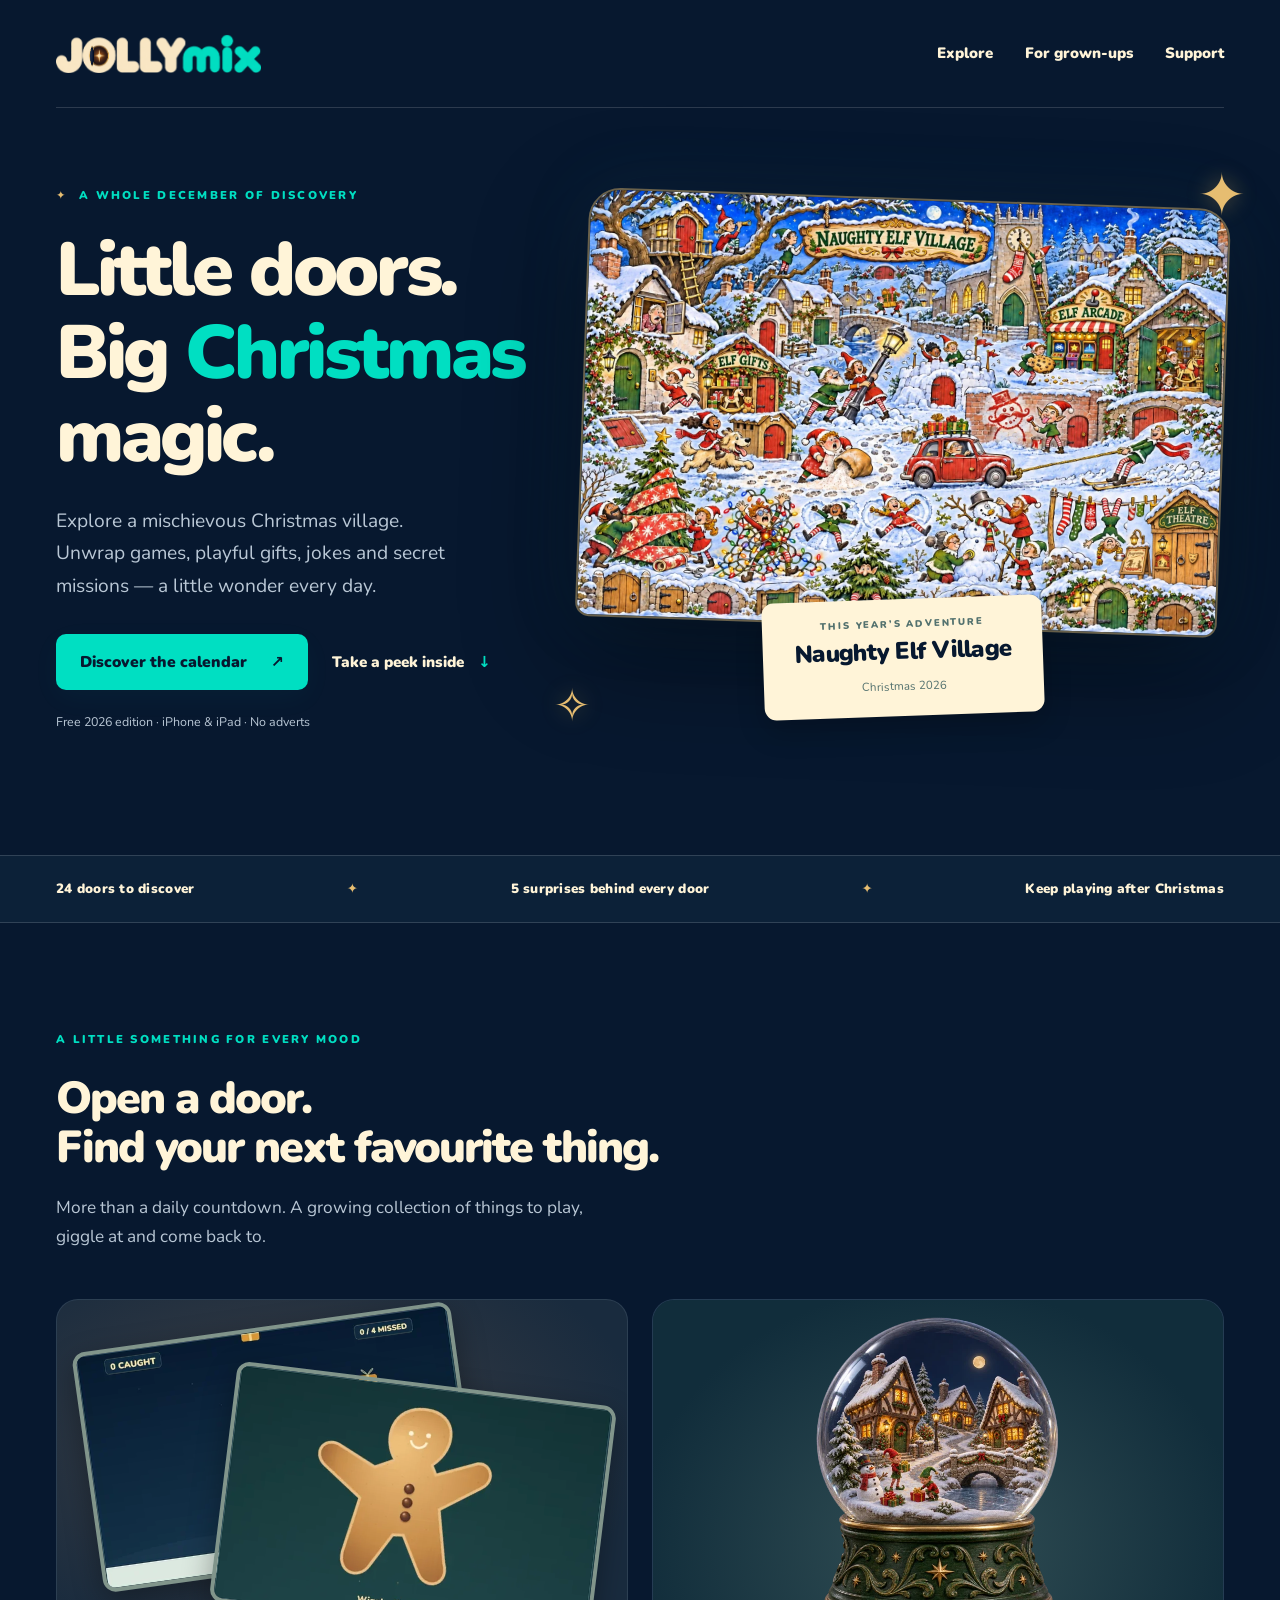
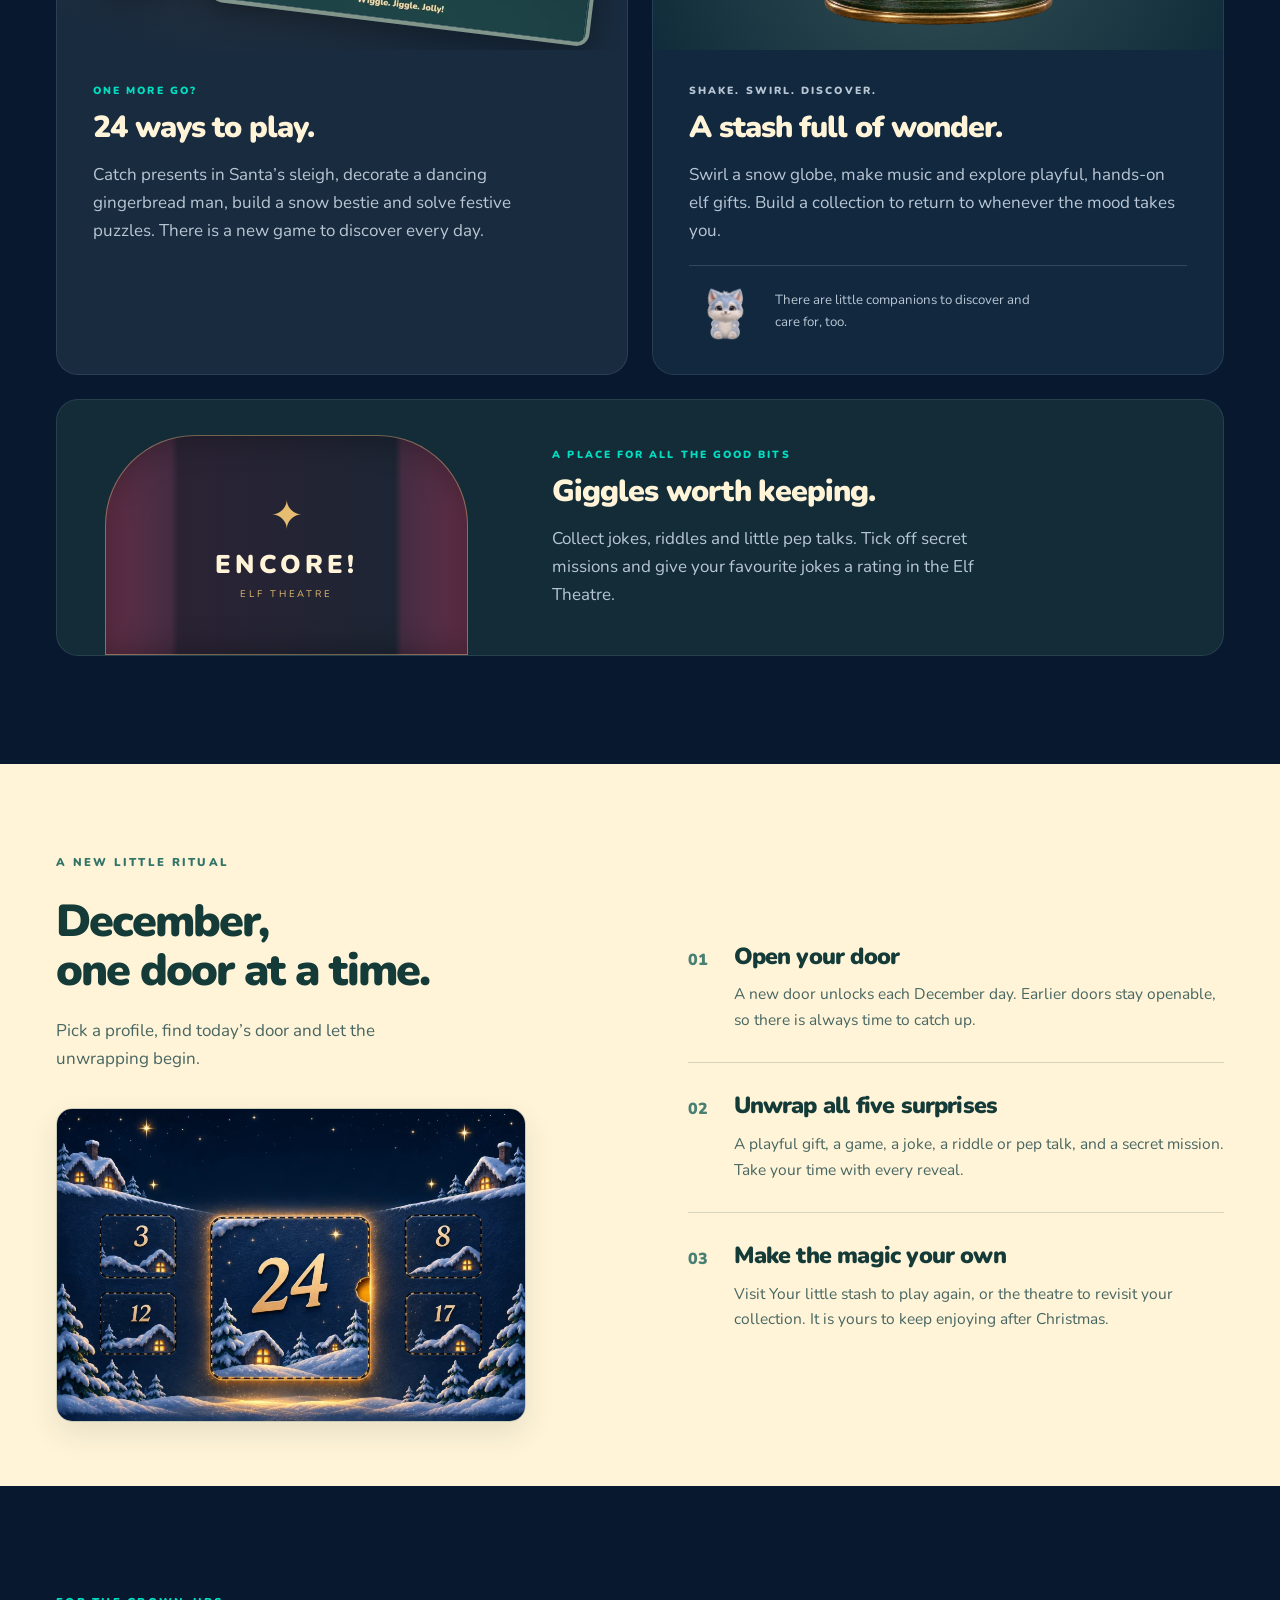
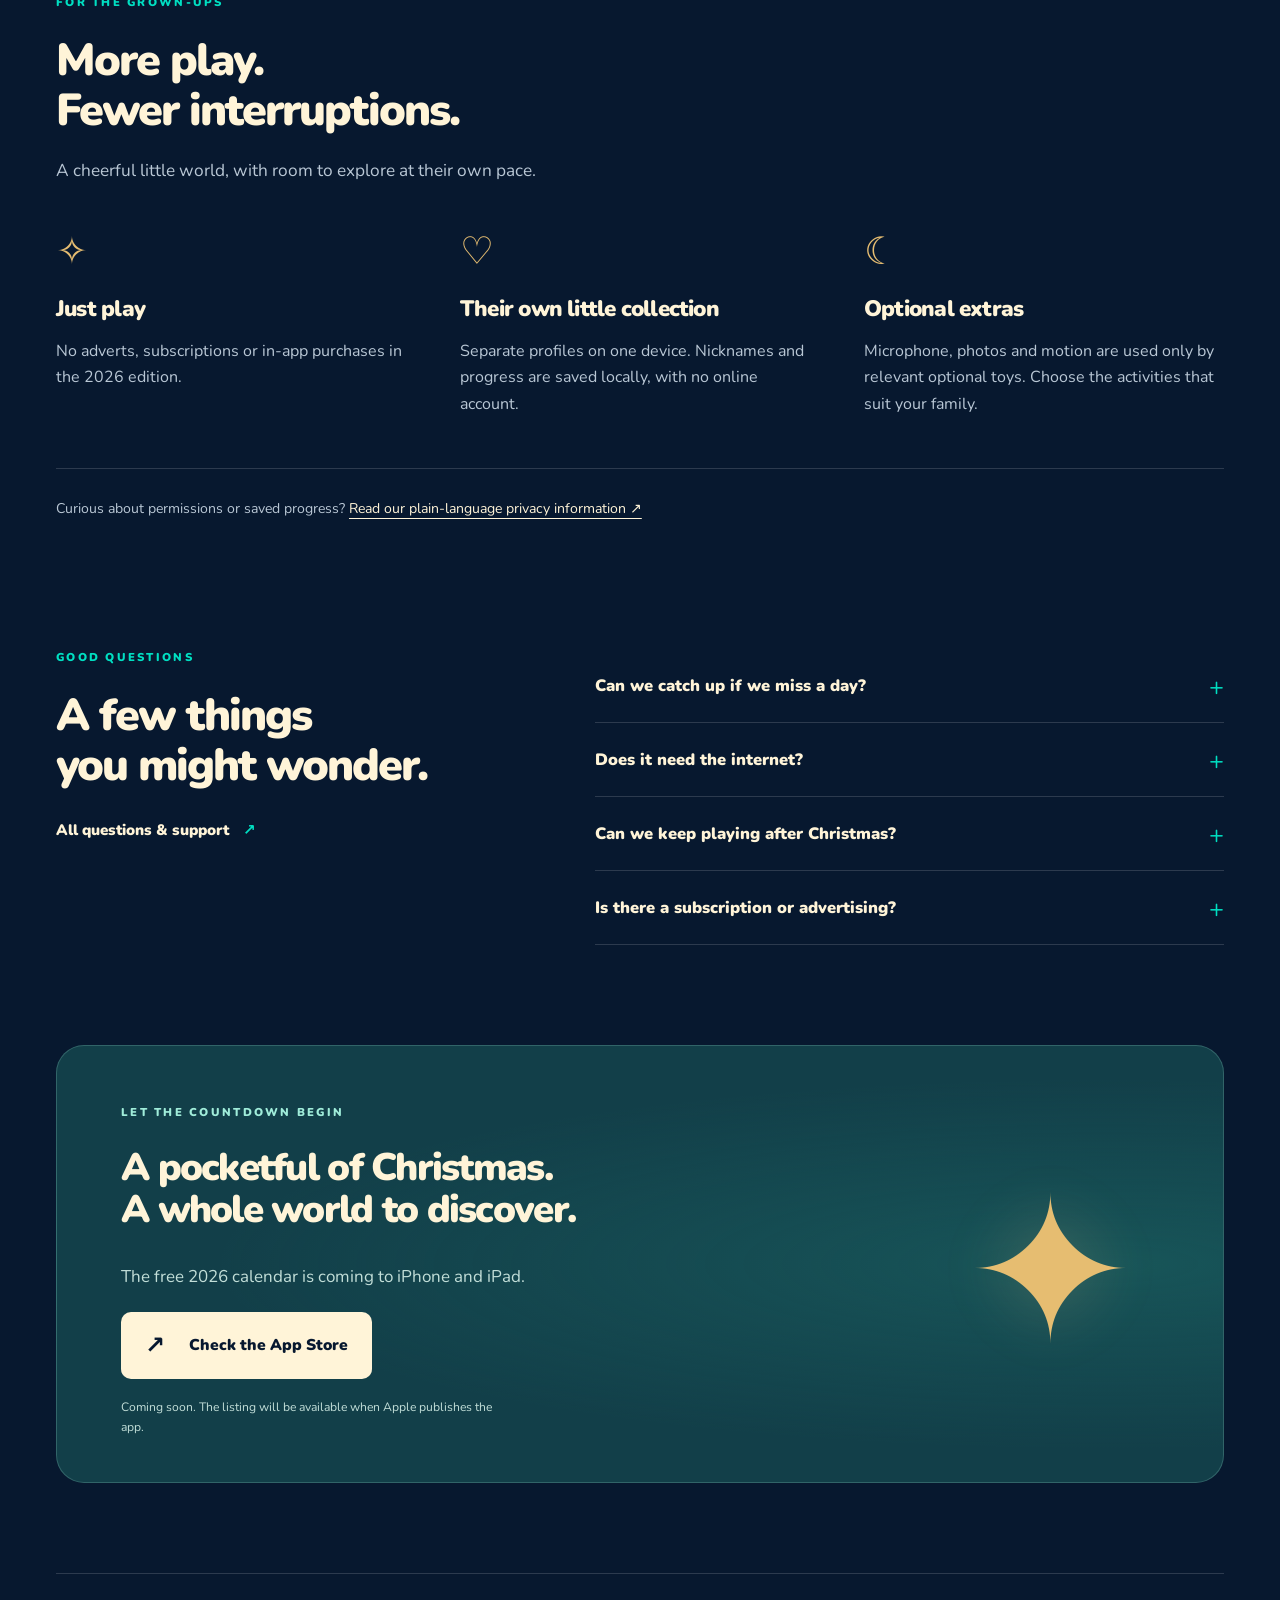
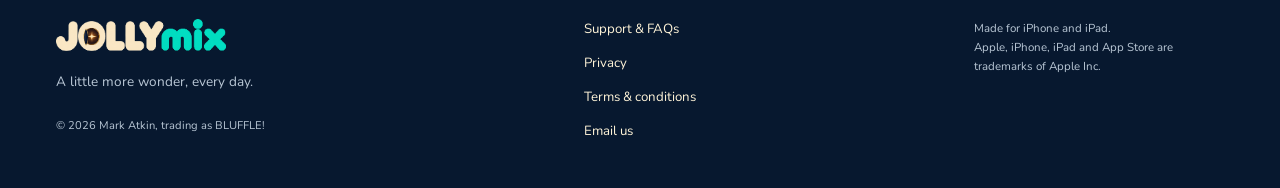
==== index.html @ 4008f007 "Add files via upload" ====
<!doctype html>
<html lang="en-GB"><head><meta charset="utf-8"><meta name="viewport" content="width=device-width, initial-scale=1, viewport-fit=cover"><meta name="theme-color" content="#07182f"><title>JOLLYmix — Little doors. Big Christmas magic.</title><meta name="description" content="A free Christmas advent calendar for iPhone and iPad. Discover 24 doors, games, fluffy companions, jokes and little surprises in Naughty Elf Village."><link rel="canonical" href="https://jollymix.co.uk/"><meta property="og:type" content="website"><meta property="og:title" content="JOLLYmix — Little doors. Big Christmas magic."><meta property="og:description" content="A free Christmas advent calendar for iPhone and iPad. Discover 24 doors, games, fluffy companions, jokes and little surprises in Naughty Elf Village."><meta property="og:url" content="https://jollymix.co.uk/"><meta property="og:image" content="https://jollymix.co.uk/assets/social.jpg"><meta name="twitter:card" content="summary_large_image"><link rel="icon" type="image/png" href="./assets/icon.png"><link rel="apple-touch-icon" href="./assets/icon.png"><link rel="stylesheet" href="./assets/site.css"></head>
<body><a class="skip" href="#main">Skip to content</a><header class="header wrap"><a class="brand" href="./" aria-label="JOLLYmix home"><span class="wordmark"><img src="./assets/logo.webp" alt="JOLLYmix" width="1985" height="368"><span class="o-door" aria-hidden="true"></span></span></a><nav aria-label="Main navigation"><a href="./#inside">Explore</a><a href="./#parents">For grown-ups</a><a href="./support/">Support</a></nav></header>
<main id="main"><section class="hero wrap"><div class="hero-copy"><p class="eyebrow"><span class="spark">✦</span> A whole December of discovery</p><h1>Little doors.<br>Big <em>Christmas</em><br>magic.</h1><p class="intro">Explore a mischievous Christmas village. Unwrap games, playful gifts, jokes and secret missions — a little wonder every day.</p><div class="hero-actions"><a class="button primary" href="#get-app">Discover the calendar <span aria-hidden="true">↗</span></a><a class="text-link" href="#inside">Take a peek inside <span aria-hidden="true">↓</span></a></div><p class="quiet">Free 2026 edition · iPhone &amp; iPad · No adverts</p></div><div class="hero-art"><span class="art-star one" aria-hidden="true">✦</span><div class="scene-frame"><img src="./assets/village.webp" width="1536" height="1024" alt="Naughty Elf Village: a snowy, illustrated village full of cheeky elves, little doors, an arcade and a theatre" fetchpriority="high"></div><div class="edition"><span>THIS YEAR’S ADVENTURE</span><strong>Naughty Elf Village</strong><small>Christmas 2026</small></div><span class="art-star two" aria-hidden="true">✧</span></div></section>
<div class="ribbon"><div class="wrap"><span>24 doors to discover</span><i aria-hidden="true">✦</i><span>5 surprises behind every door</span><i aria-hidden="true">✦</i><span>Keep playing after Christmas</span></div></div>
<section class="section wrap" id="inside"><div class="section-heading"><p class="eyebrow">A little something for every mood</p><h2>Open a door.<br>Find your next favourite thing.</h2><p>More than a daily countdown. A growing collection of things to play, giggle at and come back to.</p></div><div class="feature-grid"><article class="feature feature-games"><div class="game-collage"><img src="./assets/game-catch.webp" width="640" height="400" alt="Santa’s Gift Catch: catching colourful falling presents in Santa’s sleigh" loading="lazy"><img src="./assets/game-decorate.webp" width="640" height="400" alt="A smiling gingerbread man decorated with icing and chocolate buttons" loading="lazy"></div><div class="feature-copy"><p class="eyebrow">One more go?</p><h3>24 ways to play.</h3><p>Catch presents in Santa’s sleigh, decorate a dancing gingerbread man, build a snow bestie and solve festive puzzles. There is a new game to discover every day.</p></div></article><article class="feature feature-toys"><div class="feature-art"><img src="./assets/snow-globe.webp" width="600" height="600" alt="An ornate snow globe containing a snowy Christmas village, elves and wrapped presents" loading="lazy"></div><div class="feature-copy"><p class="eyebrow">Shake. Swirl. Discover.</p><h3>A stash full of wonder.</h3><p>Swirl a snow globe, make music and explore playful, hands-on elf gifts. Build a collection to return to whenever the mood takes you.</p><div class="companion-note"><img src="./assets/pip.webp" width="96" height="80" loading="lazy" alt="Pip, one of the little companions"><p>There are little companions to discover and care for, too.</p></div></div></article><article class="feature feature-theatre"><div class="theatre-symbol" aria-hidden="true"><span>✦</span><b>ENCORE!</b><small>ELF THEATRE</small></div><div class="feature-copy"><p class="eyebrow">A place for all the good bits</p><h3>Giggles worth keeping.</h3><p>Collect jokes, riddles and little pep talks. Tick off secret missions and give your favourite jokes a rating in the Elf Theatre.</p></div></article></div></section>
<section class="how-section"><div class="wrap how-layout"><div><p class="eyebrow">A new little ritual</p><h2>December,<br>one door at a time.</h2><p>Pick a profile, find today’s door and let the unwrapping begin.</p><img class="calendar-peek" src="./assets/calendar.webp" width="900" height="600" alt="The gold-numbered doors of the snowy Christmas calendar" loading="lazy"></div><ol class="steps"><li><span>01</span><div><h3>Open your door</h3><p>A new door unlocks each December day. Earlier doors stay openable, so there is always time to catch up.</p></div></li><li><span>02</span><div><h3>Unwrap all five surprises</h3><p>A playful gift, a game, a joke, a riddle or pep talk, and a secret mission. Take your time with every reveal.</p></div></li><li><span>03</span><div><h3>Make the magic your own</h3><p>Visit Your little stash to play again, or the theatre to revisit your collection. It is yours to keep enjoying after Christmas.</p></div></li></ol></div></section>
<section class="section wrap parents" id="parents"><div class="section-heading"><p class="eyebrow">For the grown-ups</p><h2>More play.<br>Fewer interruptions.</h2><p>A cheerful little world, with room to explore at their own pace.</p></div><div class="parent-grid"><article><span aria-hidden="true">✧</span><h3>Just play</h3><p>No adverts, subscriptions or in-app purchases in the 2026 edition.</p></article><article><span aria-hidden="true">♡</span><h3>Their own little collection</h3><p>Separate profiles on one device. Nicknames and progress are saved locally, with no online account.</p></article><article><span aria-hidden="true">☾</span><h3>Optional extras</h3><p>Microphone, photos and motion are used only by relevant optional toys. Choose the activities that suit your family.</p></article></div><p class="privacy-link">Curious about permissions or saved progress? <a href="./privacy/">Read our plain-language privacy information <span aria-hidden="true">↗</span></a></p></section>
<section class="faq-section wrap"><div><p class="eyebrow">Good questions</p><h2>A few things<br>you might wonder.</h2><a class="text-link" href="./support/">All questions &amp; support <span aria-hidden="true">↗</span></a></div><div><details><summary>Can we catch up if we miss a day?</summary><div><p>Yes. Once a door unlocks, it stays available. Miss 1 December? You can open that door on 2 December, or any later day. You can also revisit the surprises you have collected.</p></div></details><details><summary>Does it need the internet?</summary><div><p>An internet connection is needed to verify the calendar date before opening new doors, including after restarting the app. Collected games and toys remain available offline. Downloading updates, visiting websites and contacting support also need a connection.</p></div></details><details><summary>Can we keep playing after Christmas?</summary><div><p>Absolutely. Keep enjoying the toys, games and surprises you have collected. The 2026 calendar does not disappear on Christmas Day. We plan a completely new calendar for next year.</p></div></details><details><summary>Is there a subscription or advertising?</summary><div><p>The 2026 edition is free, with no adverts, in-app purchases or subscription. No player account is needed.</p></div></details></div></section>
<section class="download wrap" id="get-app"><div><p class="eyebrow">Let the countdown begin</p><h2>A pocketful of Christmas.<br>A whole world to discover.</h2><p>The free 2026 calendar is coming to iPhone and iPad.</p><a class="button cream" href="https://apps.apple.com/gb/app/id6835128594"><span class="store-icon" aria-hidden="true">↗</span> Check the App Store</a><p class="release-note">Coming soon. The listing will be available when Apple publishes the app.</p></div><span class="download-star" aria-hidden="true">✦</span></section></main>
<footer class="footer wrap"><div><a class="brand footer-brand" href="./" aria-label="JOLLYmix home"><span class="wordmark"><img src="./assets/logo.webp" alt="JOLLYmix" width="1985" height="368"><span class="o-door" aria-hidden="true"></span></span></a><p>A little more wonder, every day.</p><small>© 2026 Mark Atkin, trading as BLUFFLE!</small></div><div class="footer-links"><a href="./support/">Support &amp; FAQs</a><a href="./privacy/">Privacy</a><a href="./terms/">Terms &amp; conditions</a><a href="mailto:Support@bluffle.co.uk">Email us</a></div><p class="footer-note">Made for iPhone and iPad.<br>Apple, iPhone, iPad and App Store are trademarks of Apple Inc.</p></footer></body></html>
---- assets/site.css ----
@font-face{font-family:Nunito;src:url(jolly-nunito-regular.ttf) format('truetype');font-weight:400;font-style:normal;font-display:swap}
@font-face{font-family:Nunito;src:url(jolly-nunito.ttf) format('truetype');font-weight:700 950;font-style:normal;font-display:swap}
:root{--navy:#07182f;--cream:#fff4d8;--teal:#00dfc2;--muted:#b9c7d5;--ink:#153b39;--gold:#e6bd71;--line:#ffffff26;scroll-behavior:smooth;scroll-padding-top:32px;color-scheme:dark}
*{box-sizing:border-box}body{margin:0;background:var(--navy);color:var(--cream);font-family:Nunito,system-ui,sans-serif;font-size:17px;line-height:1.65;-webkit-text-size-adjust:100%}img{display:block;max-width:100%;height:auto}a{color:inherit;text-underline-offset:5px}a:hover{text-decoration-thickness:2px}a:focus-visible,summary:focus-visible{outline:3px solid var(--teal);outline-offset:6px;border-radius:5px}h1,h2,h3,p{margin-top:0}h1,h2,h3{font-weight:900;line-height:1.1;letter-spacing:-.045em}h1{font-size:clamp(3.25rem,5.9vw,6.25rem)}h2{font-size:clamp(2.1rem,3.5vw,3.75rem)}h3{font-size:1.65rem;letter-spacing:-.035em}p{margin-bottom:1.2em}.wrap{width:min(1320px,calc(100% - 112px));margin-inline:auto}.skip{position:fixed;top:12px;left:12px;transform:translateY(-200%);z-index:20;padding:12px 20px;background:var(--cream);color:var(--navy)}.skip:focus{transform:none}.header{display:flex;justify-content:space-between;align-items:center;min-height:108px;gap:36px;border-bottom:1px solid var(--line)}.brand{display:block;width:205px;flex-shrink:0}.wordmark{display:block;position:relative;perspective:400px}.wordmark img{width:100%;height:auto}.o-door{position:absolute;left:16.45%;top:29.5%;width:9.45%;height:52%;border-radius:50%;background:linear-gradient(110deg,#263958,#091630 75%);border:1px solid #c09c55;transform-origin:0 50%;transform:rotateY(-68deg);backface-visibility:hidden;box-shadow:inset -2px 0 5px #02091e}.header nav{display:flex;gap:32px;font-size:.94rem;font-weight:800}.header nav a{text-decoration:none;padding:12px 0}.header nav a:hover,.header nav a[aria-current]{color:var(--teal)}.hero{display:grid;grid-template-columns:.85fr 1.15fr;align-items:center;gap:52px;min-height:720px;padding-block:70px 98px}.eyebrow{text-transform:uppercase;font-weight:900;font-size:.71rem;letter-spacing:.2em;color:var(--teal);margin-bottom:24px}.spark{color:var(--gold);margin-right:6px}.hero h1{margin-bottom:26px}.hero h1 em{font-style:normal;color:var(--teal)}.intro{color:var(--muted);font-size:1.2rem;max-width:390px;line-height:1.7}.hero-actions{display:flex;flex-wrap:wrap;gap:24px;align-items:center;margin-top:32px}.button{display:inline-flex;align-items:center;justify-content:center;gap:24px;font-weight:900;font-size:.98rem;min-height:56px;padding:14px 24px;border-radius:10px;text-decoration:none;transition:transform .18s,background .18s}.button:hover{transform:translateY(-3px)}.primary{background:var(--teal);color:var(--navy);box-shadow:0 8px 30px #00dfc20a}.primary:hover{background:#76f9dd}.cream{background:var(--cream);color:var(--navy)}.text-link{font-size:.95rem;font-weight:800;text-decoration:none}.text-link span{color:var(--teal);padding-left:10px}.quiet{font-size:.78rem;color:var(--muted);margin-top:22px}.hero-art{position:relative;padding:20px 0 40px}.scene-frame{overflow:hidden;border:2px solid #e6bd7170;border-radius:32px 32px 14px 14px;box-shadow:0 35px 110px #0007,0 0 70px #2675ab20;transform:rotate(2deg)}.scene-frame img{width:100%;aspect-ratio:1.5;object-fit:cover;object-position:center}.edition{position:relative;margin:-28px auto 0;width:max-content;max-width:94%;padding:17px 32px;background:var(--cream);border-radius:12px;color:var(--navy);text-align:center;transform:rotate(-2deg);box-shadow:0 12px 28px #0003}.edition span{display:block;font-size:.6rem;letter-spacing:.19em;font-weight:900;color:#53716e}.edition strong{display:block;font-size:1.5rem;font-weight:900;letter-spacing:-.03em}.edition small{font-size:.72rem;color:#53716e}.art-star{position:absolute;color:var(--gold);font-size:58px;z-index:1;text-shadow:0 0 22px #edbc5f5c}.one{right:-22px;top:-30px}.two{left:-29px;bottom:12px;font-size:45px}.ribbon{border-block:1px solid var(--line);background:#0c2138}.ribbon .wrap{display:flex;justify-content:space-between;gap:24px;align-items:center;padding-block:22px;font-size:.84rem;font-weight:800;letter-spacing:.02em}.ribbon i{color:var(--gold);font-style:normal}.section{padding-block:108px}.section-heading{max-width:700px;margin-bottom:48px}.section-heading h2{margin-bottom:22px}.section-heading>p:last-child{max-width:540px;color:var(--muted);font-size:1.08rem}.feature-grid{display:grid;grid-template-columns:1fr 1fr;gap:24px}.feature{overflow:hidden;border-radius:22px;background:#11283f;border:1px solid #d9edff1a;display:flex;flex-direction:column}.feature-art{background:radial-gradient(ellipse at 50% 80%,#7cabb474,#284959 70%);height:350px;display:flex;align-items:flex-end;justify-content:center}.feature-art img{height:350px;width:auto;object-fit:contain}.feature-copy{padding:32px 36px}.feature-copy .eyebrow{font-size:.65rem;margin-bottom:12px}.feature-copy h3{margin-bottom:16px;font-size:1.9rem}.feature-copy p:last-child{color:var(--muted);margin-bottom:0;max-width:450px}.feature-games{background:#192b3e}.game-collage{height:350px;position:relative;overflow:hidden;background:radial-gradient(ellipse at 40% 40%,#85665055,transparent 75%)}.game-collage img{width:67%;position:absolute;border:4px solid #81958b;border-radius:13px;box-shadow:0 10px 30px #0005;object-fit:cover}.game-collage img:first-child{left:5%;top:26px;transform:rotate(-8deg)}.game-collage img:last-child{right:4%;bottom:25px;transform:rotate(7deg)}.feature-theatre{grid-column:1/-1;display:grid;grid-template-columns:.65fr 1fr;align-items:center;background:#132c38}.theatre-symbol{position:relative;min-height:220px;display:flex;align-items:center;justify-content:center;flex-direction:column;background:linear-gradient(90deg,#633049,#452c42 18%,#2b2334 20%,#1d2534 80%,#452c42 82%,#633049);border-radius:90px 90px 0 0;border:1px solid #ebca7e60;margin:35px 48px 0;box-shadow:inset 0 0 35px #0005}.theatre-symbol span{font-size:40px;color:var(--gold);line-height:1.4}.theatre-symbol b{font-size:1.6rem;letter-spacing:.16em}.theatre-symbol small{font-size:.6rem;letter-spacing:.3em;color:var(--gold)}.how-section{background:var(--cream);color:var(--ink);padding-block:90px 64px;color-scheme:light}.how-section .eyebrow{color:#337469}.how-layout{display:grid;grid-template-columns:1fr 1fr;gap:95px;align-items:center}.how-layout h2{margin-bottom:22px}.how-layout>div>p:last-of-type{max-width:400px;color:#476662}.friends{width:100%;max-width:530px;margin-bottom:-35px}.steps{padding:0;margin:0;list-style:none}.steps li{display:flex;gap:26px;padding-block:30px;border-bottom:1px solid #163b392b}.steps li:last-child{border-bottom:0}.steps li>span{color:#4a8074;font-weight:900;font-size:1rem;padding-top:3px}.steps h3{font-size:1.45rem;margin-bottom:12px}.steps p{margin:0;color:#476662;font-size:.97rem}.parent-grid{display:grid;grid-template-columns:repeat(3,1fr);gap:44px}.parent-grid article>span{font-size:38px;color:var(--gold);line-height:1;display:block;margin-bottom:26px}.parent-grid h3{font-size:1.4rem;margin-bottom:16px}.parent-grid p{color:var(--muted);font-size:1rem}.privacy-link{border-top:1px solid var(--line);padding-top:28px;margin:32px 0 0;font-size:.88rem;color:var(--muted)}.privacy-link a{color:var(--cream)}.faq-section{display:grid;grid-template-columns:.85fr 1.15fr;gap:74px;padding-block:20px 100px}.faq-section h2{margin-bottom:26px}details{border-bottom:1px solid var(--line)}summary{cursor:pointer;padding:23px 32px 23px 0;position:relative;list-style:none;font-weight:800;font-size:1.03rem}summary::-webkit-details-marker{display:none}summary::after{content:'+';position:absolute;right:0;top:18px;color:var(--teal);font-size:25px;font-weight:400}details[open] summary::after{content:'−'}details>div{padding:0 20px 18px 0;color:var(--muted);font-size:.95rem}details>div p{margin-bottom:0}details>div a{color:var(--cream)}.download{display:flex;justify-content:space-between;align-items:center;gap:12px;padding:58px 64px 0;border-radius:28px;background:radial-gradient(ellipse at 90% 50%,#217c745c,transparent 60%),#123f49;border:1px solid #6daba357;overflow:hidden;margin-bottom:90px}.download>div{padding-bottom:45px;position:relative;z-index:1}.download h2{font-size:clamp(2rem,3vw,3rem);max-width:650px}.download p{color:#c2ded8}.download img{width:35%;max-width:400px;align-self:flex-end;margin-right:-35px;margin-bottom:-4px}.download .release-note{font-size:.76rem;max-width:390px;margin-top:18px;margin-bottom:0}.download .eyebrow{color:#a0edda}.store-icon{font-size:24px}.footer{display:grid;grid-template-columns:1fr auto 1fr;gap:65px;border-top:1px solid var(--line);padding-block:45px}.footer-brand{width:170px;margin-bottom:20px}.footer p{color:var(--muted);font-size:.85rem}.footer small{font-size:.7rem;color:var(--muted)}.footer-links{display:grid;align-content:start;gap:12px;font-size:.83rem}.footer-links a{text-decoration:none}.footer-links a:hover{text-decoration:underline}.footer-note{max-width:250px;justify-self:end;margin:0;font-size:.72rem!important}.page-intro{padding-block:78px 55px;max-width:1320px}.page-intro h1{font-size:clamp(2.75rem,5vw,4.7rem);margin-bottom:22px;max-width:900px}.page-intro>p:not(.eyebrow){color:var(--muted);font-size:1.15rem;max-width:700px}.page-intro small{color:var(--muted);font-size:.78rem}.legal-layout{display:grid;grid-template-columns:235px minmax(0,800px);gap:90px;padding-bottom:90px;justify-content:space-between}.legal-layout aside{align-self:start;position:sticky;top:32px}.legal-layout aside nav{display:grid;gap:13px;font-size:.87rem;color:var(--muted)}.legal-layout aside nav a{text-decoration:none}.legal-layout aside nav a:hover{color:var(--teal)}.legal-layout aside .eyebrow{margin-bottom:18px}.prose section{padding:35px 0;border-top:1px solid var(--line)}.prose section:first-child{padding-top:0;border-top:0}.prose h2{font-size:1.8rem;letter-spacing:-.03em;margin-bottom:24px}.prose h3{font-size:1.25rem;letter-spacing:-.02em;margin-top:30px;margin-bottom:14px}.prose p,.prose address{font-size:1rem;color:var(--muted);overflow-wrap:anywhere}.prose a{color:var(--cream)}.prose address{font-style:normal;border-left:2px solid var(--gold);padding-left:22px;margin-bottom:22px}.prose .contact-card{padding:28px 32px;background:#123f49;border:1px solid #6daba357;border-radius:18px;margin-bottom:28px}.contact-card h3{margin-top:0}.contact-card .button{color:var(--navy)}.contact-card>p:first-of-type a{font-size:1.35rem;color:var(--cream);font-weight:900}.prose .plain-summary{padding:28px 32px;border-radius:18px;background:var(--cream);color:var(--ink)}.plain-summary h3{margin-top:0}.prose .plain-summary p{color:#365f58}.missing{min-height:60vh}.missing .button{margin-top:20px}
@media(min-width:1600px){.hero{min-height:800px}.hero h1{font-size:6.4rem}}
@media(max-width:1100px){.wrap{width:calc(100% - 64px)}.hero{gap:30px;min-height:650px}.hero h1{font-size:4.3rem}.hero-actions{gap:20px}.hero-art .edition{padding-inline:20px}.edition strong{font-size:1.2rem}.ribbon .wrap{font-size:.76rem;gap:18px}.feature-art,.game-collage{height:300px}.feature-art img{height:300px}.feature-copy{padding:28px}.how-layout{gap:55px}.legal-layout{grid-template-columns:200px minmax(0,1fr);gap:55px}.footer{gap:35px}.download{padding-inline:36px}}
@media(max-width:760px){.wrap{width:calc(100% - 40px)}.header{min-height:90px;gap:18px}.brand{width:160px}.header nav{gap:18px;font-size:.82rem}.header nav a:nth-child(2){display:none}.hero{grid-template-columns:1fr;gap:25px;padding-block:46px 58px;min-height:0}.hero-copy{text-align:center}.hero h1{font-size:clamp(3.3rem,11.6vw,5.8rem);margin-bottom:22px}.hero h1 br:nth-child(2){display:none}.hero .eyebrow{font-size:.63rem;letter-spacing:.14em;margin-bottom:22px}.intro{margin-inline:auto;font-size:1.08rem;max-width:350px}.hero-actions{justify-content:center;margin-top:24px;gap:24px}.quiet{font-size:.72rem;margin-top:20px}.hero-art{width:94%;max-width:580px;justify-self:center;padding:18px 0 0}.scene-frame{border-radius:24px 24px 12px 12px}.scene-frame img{aspect-ratio:1.48}.edition{padding:13px 22px;margin-top:-23px}.edition strong{font-size:1.3rem}.edition small{font-size:.68rem}.edition span{font-size:.57rem}.art-star.one{right:-16px;top:-16px;font-size:42px}.art-star.two{left:-20px;bottom:-10px;font-size:32px}.ribbon .wrap{justify-content:center;flex-wrap:wrap;gap:7px 12px;padding-block:18px;font-size:.73rem}.ribbon i:nth-of-type(2){display:none}.ribbon span:last-child{flex-basis:100%;text-align:center;color:var(--muted);font-size:.69rem}.section{padding-block:66px}.section-heading{margin-bottom:30px}.section-heading h2{font-size:2.45rem}.section-heading .eyebrow{font-size:.63rem}.section-heading>p:last-child{font-size:1rem}.feature-grid{grid-template-columns:1fr;gap:20px}.feature{border-radius:19px}.feature-art,.game-collage{height:300px}.feature-art img{height:300px}.game-collage img{width:62%}.game-collage img:first-child{left:7%;top:20px}.game-collage img:last-child{right:7%;bottom:20px}.feature-copy{padding:27px}.feature-copy h3{font-size:1.75rem}.feature-copy p:last-child{font-size:.96rem}.feature-theatre{grid-column:auto;display:flex}.theatre-symbol{min-height:175px;width:74%;margin:28px auto 0}.feature-theatre .feature-copy{align-self:stretch}.how-section{padding-block:60px 45px}.how-layout{grid-template-columns:1fr;gap:10px}.friends{max-width:400px;margin:0 auto}.how-layout h2{font-size:2.5rem}.steps li{gap:20px;padding-block:26px}.parent-grid{grid-template-columns:1fr;gap:24px}.parent-grid article{display:grid;grid-template-columns:40px 1fr;column-gap:16px}.parent-grid article>span{grid-row:1/3;font-size:32px}.parent-grid h3{font-size:1.3rem;margin-bottom:10px}.parent-grid p{font-size:.96rem;margin-bottom:0}.privacy-link{font-size:.83rem;line-height:1.8}.faq-section{grid-template-columns:1fr;gap:25px;padding-block:0 60px}.faq-section h2{font-size:2.4rem}.faq-section .eyebrow{margin-bottom:20px}.faq-section summary{font-size:.96rem;padding-block:21px}.download{display:block;position:relative;padding:35px 27px 0;margin-bottom:60px;border-radius:22px}.download>div{padding-bottom:0}.download h2{font-size:2rem}.download>div>p:not(.eyebrow):not(.release-note){font-size:.96rem;max-width:290px}.download .release-note{max-width:290px;font-size:.72rem}.download img{width:72%;max-width:280px;margin:8px -28px -1px auto}.download .eyebrow{font-size:.6rem}.footer{grid-template-columns:1fr auto;gap:32px 20px;padding-block:36px}.footer-brand{width:150px;margin-bottom:16px}.footer p{font-size:.74rem}.footer small{display:block;max-width:200px;font-size:.65rem}.footer-links{font-size:.76rem;gap:13px}.footer-note{grid-column:1/-1;justify-self:start;max-width:100%;font-size:.66rem!important}.footer-note br{display:none}.page-intro{padding-block:46px 40px}.page-intro h1{font-size:2.8rem}.page-intro>p:not(.eyebrow){font-size:1.02rem}.legal-layout{grid-template-columns:1fr;gap:35px;padding-bottom:55px}.legal-layout aside{position:static;border-block:1px solid var(--line);padding-block:22px}.legal-layout aside nav{grid-template-columns:1fr 1fr;gap:10px 20px;font-size:.78rem}.prose h2{font-size:1.65rem}.prose p,.prose address{font-size:.96rem}.prose .contact-card,.prose .plain-summary{padding:24px}.contact-card>p:first-of-type a{font-size:1.15rem}.eyebrow{margin-bottom:20px}}
@media(max-width:370px){.header .brand{width:140px}.header nav{gap:13px}.hero-actions .button{width:100%}.hero h1{font-size:3.15rem}.ribbon .wrap{font-size:.67rem;gap:7px}.ribbon i{font-size:10px}.footer{grid-template-columns:1fr}.footer-note{grid-column:1}.legal-layout aside nav{grid-template-columns:1fr}.download .button{font-size:.88rem;padding-inline:16px}}
@media(prefers-reduced-motion:reduce){:root{scroll-behavior:auto}*,*::before,*::after{animation:none!important;transition:none!important}}
.feature-toys .feature-art{background:radial-gradient(ellipse at 50% 70%,#53766a80,#112d3b 75%);padding:20px}.feature-toys .feature-art img{height:315px}.feature-toys .feature-copy>p{color:var(--muted)}.companion-note{display:flex;align-items:center;gap:14px;border-top:1px solid var(--line);padding-top:16px;margin-top:20px}.companion-note img{width:72px;flex-shrink:0}.feature-copy .companion-note p{font-size:.83rem;margin:0;color:var(--muted);max-width:270px}.calendar-peek{width:100%;max-width:470px;margin-top:34px;border-radius:16px;border:1px solid #17453d3b;box-shadow:0 12px 30px #102b2619}.download-star{font-size:200px;line-height:1;align-self:center;color:var(--gold);text-shadow:0 0 65px #ffd18b35;margin:0 25px 35px 30px}.feature-games{order:0}
@media(max-width:1100px){.feature-toys .feature-art img{height:265px}.download-star{font-size:150px;margin-inline:10px}}
@media(max-width:760px){.calendar-peek{max-width:470px;margin:28px auto 20px}.feature-toys .feature-art img{height:270px}.download{padding-bottom:32px}.download-star{display:none}.companion-note img{width:60px}}
@media print{body{background:white;color:#172e2d;font-size:11pt;color-scheme:light}.header,.footer,.skip,.legal-layout aside{display:none}.wrap{width:100%;max-width:none}.page-intro{padding:0 0 20px}.page-intro h1{font-size:28pt}.page-intro p,.page-intro small,.prose p,.prose address,.prose a,.prose .plain-summary p{color:#172e2d}.legal-layout{display:block;padding:0}.prose section{padding:16px 0;border-color:#ccc}.prose h2{font-size:18pt;break-after:avoid}.prose h3{break-after:avoid}.prose .plain-summary,.prose .contact-card{background:#f3f3ed;color:#172e2d;border:1px solid #ccc}p{orphans:3;widows:3}.eyebrow{color:#365f58}}
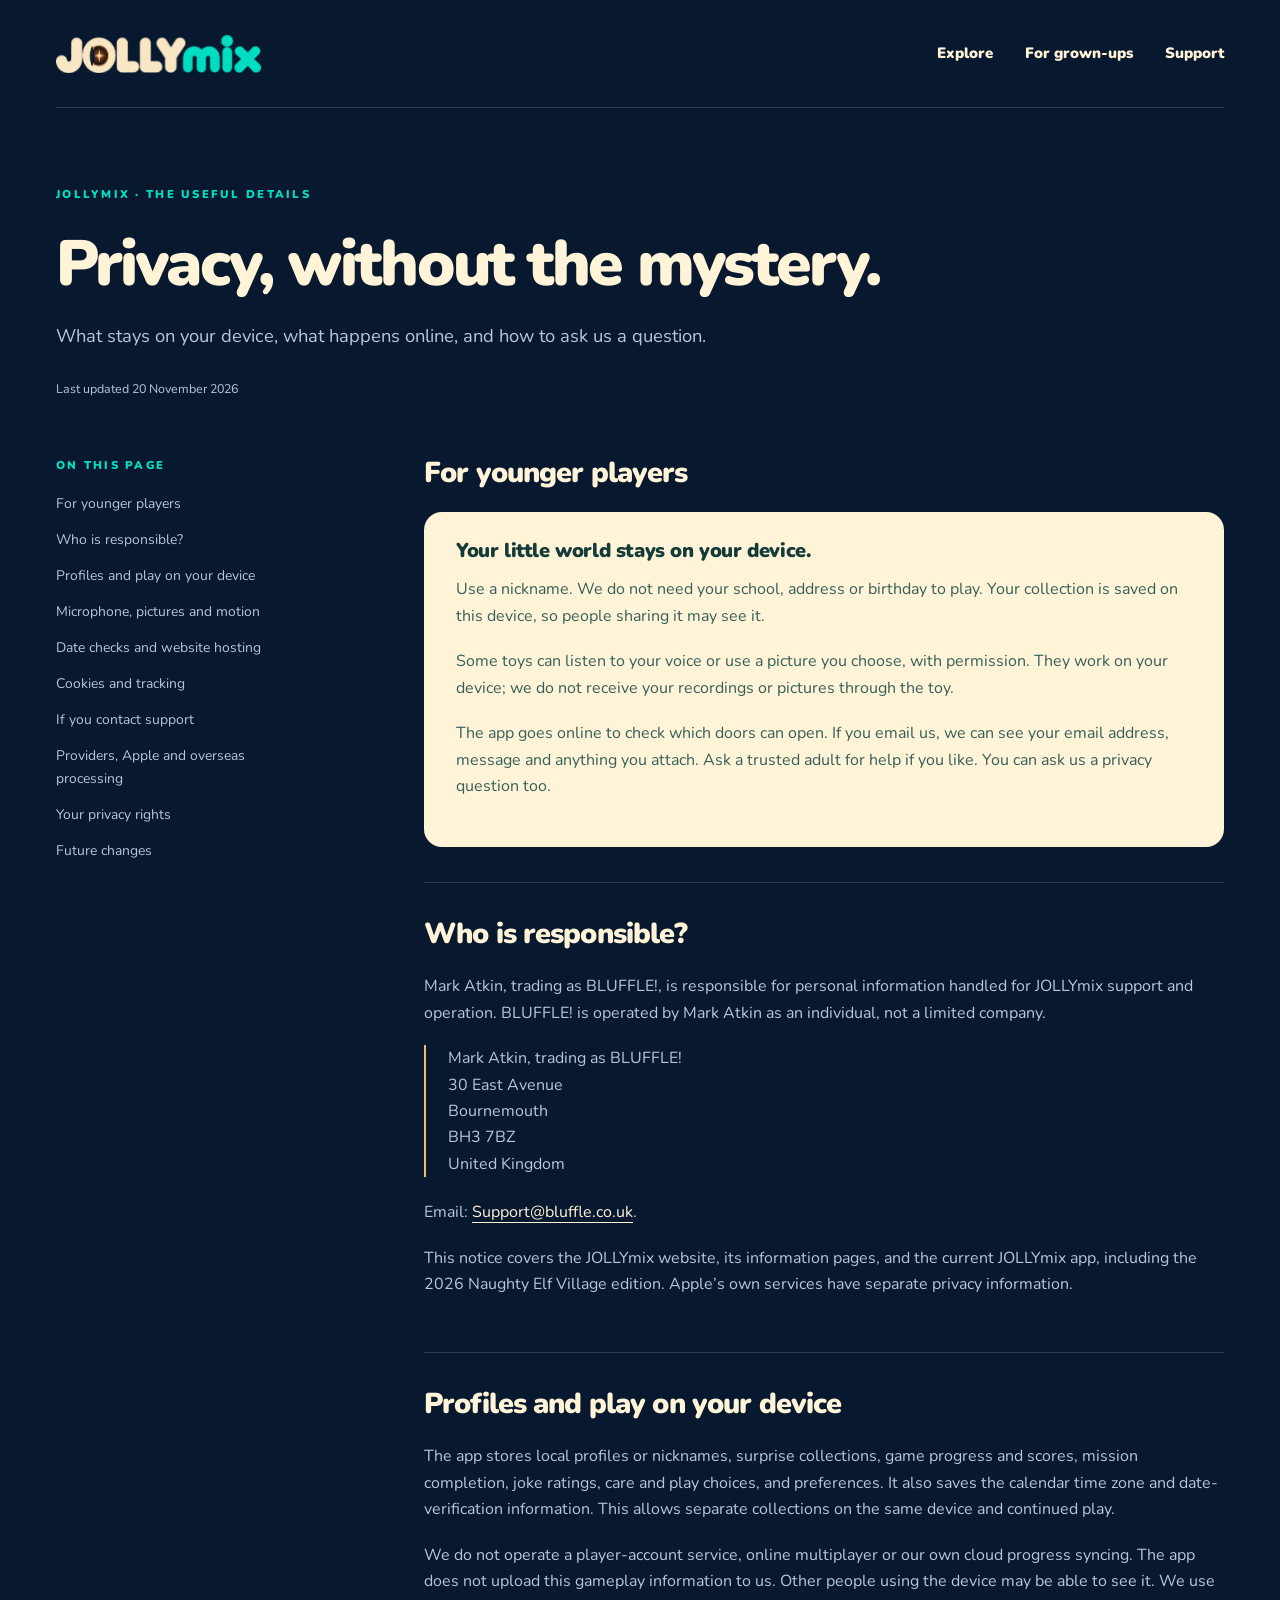
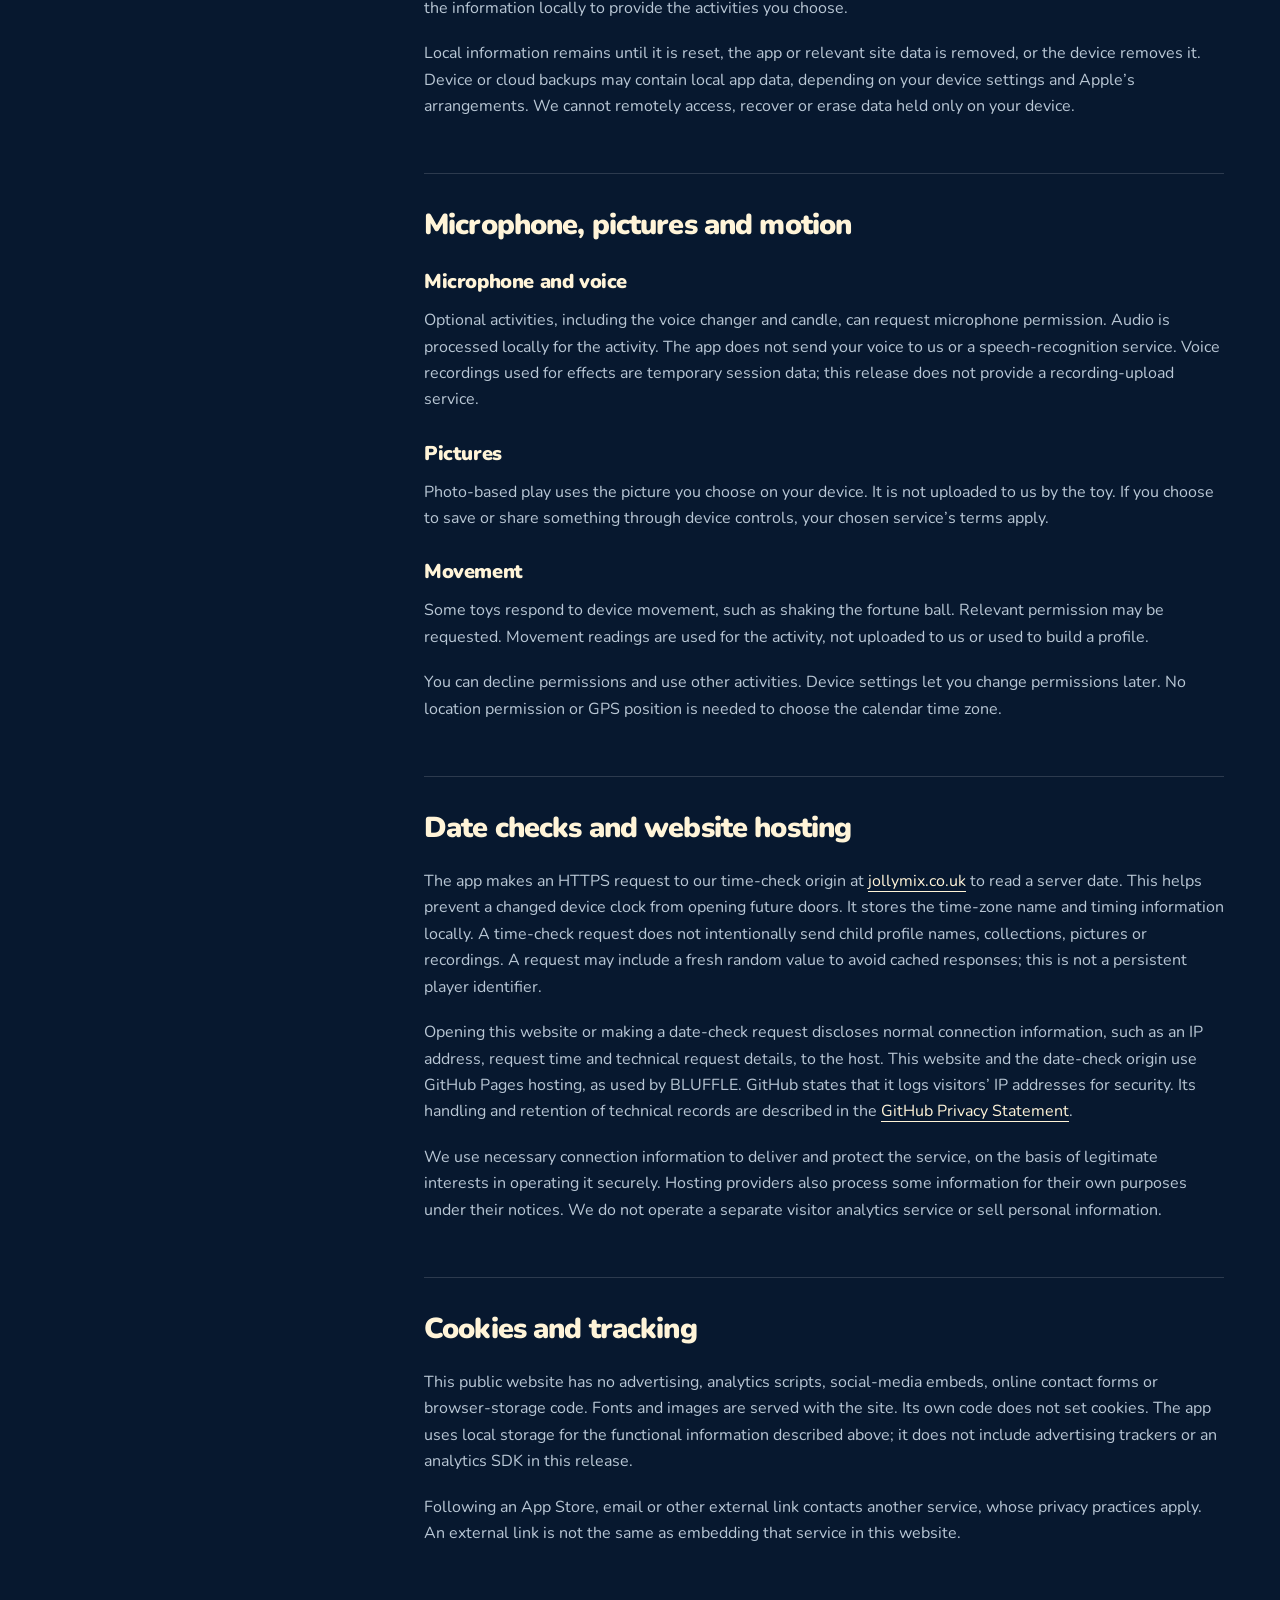
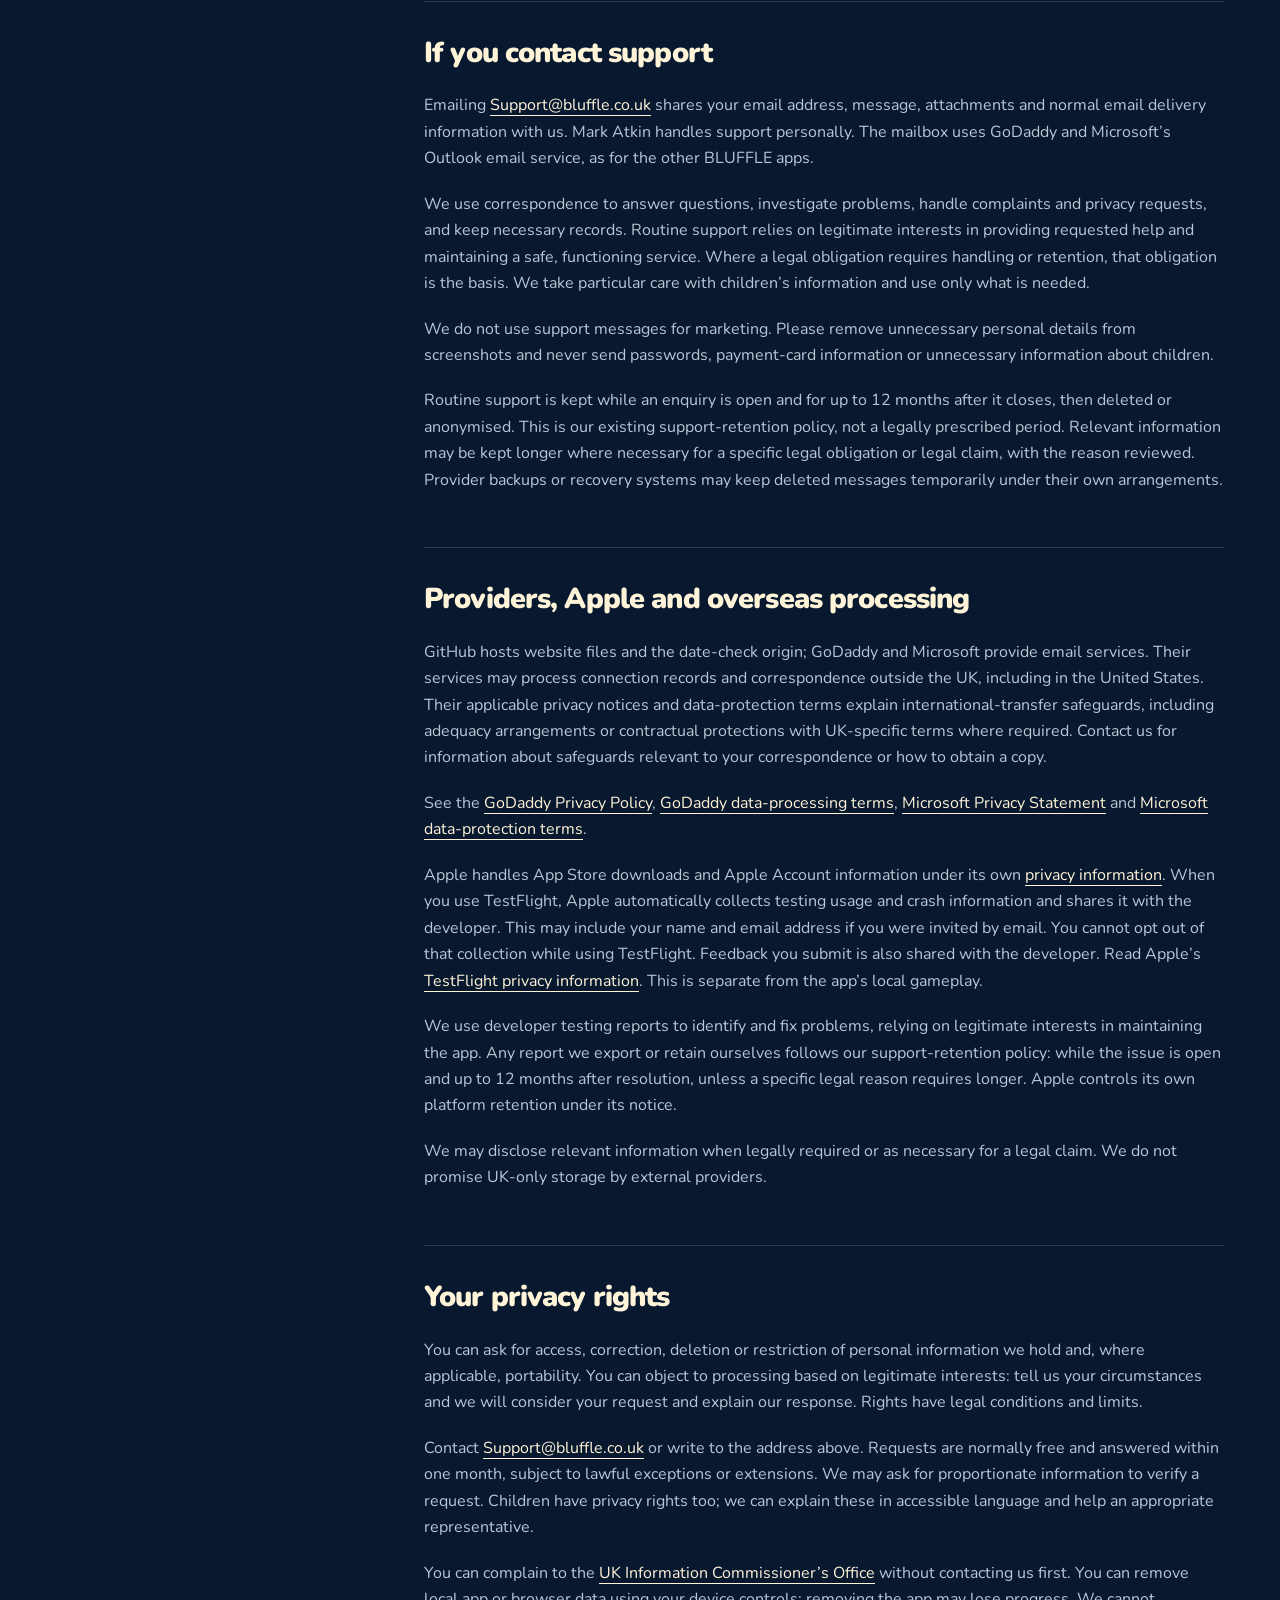
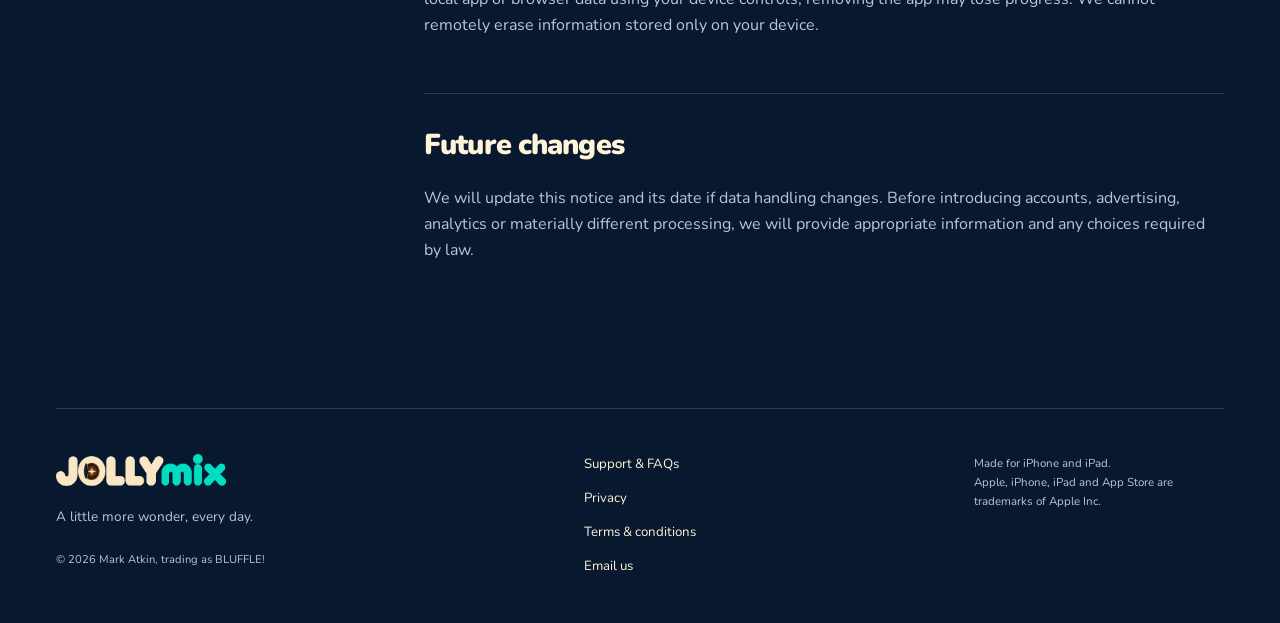
==== commit ed083b83: "Add files via upload" ====
--- a/index.html
+++ b/index.html
@@ -1,11 +1,5 @@
 <!doctype html>
-<html lang="en-GB"><head><meta charset="utf-8"><meta name="viewport" content="width=device-width, initial-scale=1, viewport-fit=cover"><meta name="theme-color" content="#07182f"><title>JOLLYmix — Little doors. Big Christmas magic.</title><meta name="description" content="A free Christmas advent calendar for iPhone and iPad. Discover 24 doors, games, fluffy companions, jokes and little surprises in Naughty Elf Village."><link rel="canonical" href="https://jollymix.co.uk/"><meta property="og:type" content="website"><meta property="og:title" content="JOLLYmix — Little doors. Big Christmas magic."><meta property="og:description" content="A free Christmas advent calendar for iPhone and iPad. Discover 24 doors, games, fluffy companions, jokes and little surprises in Naughty Elf Village."><meta property="og:url" content="https://jollymix.co.uk/"><meta property="og:image" content="https://jollymix.co.uk/assets/social.jpg"><meta name="twitter:card" content="summary_large_image"><link rel="icon" type="image/png" href="./assets/icon.png"><link rel="apple-touch-icon" href="./assets/icon.png"><link rel="stylesheet" href="./assets/site.css"></head>
-<body><a class="skip" href="#main">Skip to content</a><header class="header wrap"><a class="brand" href="./" aria-label="JOLLYmix home"><span class="wordmark"><img src="./assets/logo.webp" alt="JOLLYmix" width="1985" height="368"><span class="o-door" aria-hidden="true"></span></span></a><nav aria-label="Main navigation"><a href="./#inside">Explore</a><a href="./#parents">For grown-ups</a><a href="./support/">Support</a></nav></header>
-<main id="main"><section class="hero wrap"><div class="hero-copy"><p class="eyebrow"><span class="spark">✦</span> A whole December of discovery</p><h1>Little doors.<br>Big <em>Christmas</em><br>magic.</h1><p class="intro">Explore a mischievous Christmas village. Unwrap games, playful gifts, jokes and secret missions — a little wonder every day.</p><div class="hero-actions"><a class="button primary" href="#get-app">Discover the calendar <span aria-hidden="true">↗</span></a><a class="text-link" href="#inside">Take a peek inside <span aria-hidden="true">↓</span></a></div><p class="quiet">Free 2026 edition · iPhone &amp; iPad · No adverts</p></div><div class="hero-art"><span class="art-star one" aria-hidden="true">✦</span><div class="scene-frame"><img src="./assets/village.webp" width="1536" height="1024" alt="Naughty Elf Village: a snowy, illustrated village full of cheeky elves, little doors, an arcade and a theatre" fetchpriority="high"></div><div class="edition"><span>THIS YEAR’S ADVENTURE</span><strong>Naughty Elf Village</strong><small>Christmas 2026</small></div><span class="art-star two" aria-hidden="true">✧</span></div></section>
-<div class="ribbon"><div class="wrap"><span>24 doors to discover</span><i aria-hidden="true">✦</i><span>5 surprises behind every door</span><i aria-hidden="true">✦</i><span>Keep playing after Christmas</span></div></div>
-<section class="section wrap" id="inside"><div class="section-heading"><p class="eyebrow">A little something for every mood</p><h2>Open a door.<br>Find your next favourite thing.</h2><p>More than a daily countdown. A growing collection of things to play, giggle at and come back to.</p></div><div class="feature-grid"><article class="feature feature-games"><div class="game-collage"><img src="./assets/game-catch.webp" width="640" height="400" alt="Santa’s Gift Catch: catching colourful falling presents in Santa’s sleigh" loading="lazy"><img src="./assets/game-decorate.webp" width="640" height="400" alt="A smiling gingerbread man decorated with icing and chocolate buttons" loading="lazy"></div><div class="feature-copy"><p class="eyebrow">One more go?</p><h3>24 ways to play.</h3><p>Catch presents in Santa’s sleigh, decorate a dancing gingerbread man, build a snow bestie and solve festive puzzles. There is a new game to discover every day.</p></div></article><article class="feature feature-toys"><div class="feature-art"><img src="./assets/snow-globe.webp" width="600" height="600" alt="An ornate snow globe containing a snowy Christmas village, elves and wrapped presents" loading="lazy"></div><div class="feature-copy"><p class="eyebrow">Shake. Swirl. Discover.</p><h3>A stash full of wonder.</h3><p>Swirl a snow globe, make music and explore playful, hands-on elf gifts. Build a collection to return to whenever the mood takes you.</p><div class="companion-note"><img src="./assets/pip.webp" width="96" height="80" loading="lazy" alt="Pip, one of the little companions"><p>There are little companions to discover and care for, too.</p></div></div></article><article class="feature feature-theatre"><div class="theatre-symbol" aria-hidden="true"><span>✦</span><b>ENCORE!</b><small>ELF THEATRE</small></div><div class="feature-copy"><p class="eyebrow">A place for all the good bits</p><h3>Giggles worth keeping.</h3><p>Collect jokes, riddles and little pep talks. Tick off secret missions and give your favourite jokes a rating in the Elf Theatre.</p></div></article></div></section>
-<section class="how-section"><div class="wrap how-layout"><div><p class="eyebrow">A new little ritual</p><h2>December,<br>one door at a time.</h2><p>Pick a profile, find today’s door and let the unwrapping begin.</p><img class="calendar-peek" src="./assets/calendar.webp" width="900" height="600" alt="The gold-numbered doors of the snowy Christmas calendar" loading="lazy"></div><ol class="steps"><li><span>01</span><div><h3>Open your door</h3><p>A new door unlocks each December day. Earlier doors stay openable, so there is always time to catch up.</p></div></li><li><span>02</span><div><h3>Unwrap all five surprises</h3><p>A playful gift, a game, a joke, a riddle or pep talk, and a secret mission. Take your time with every reveal.</p></div></li><li><span>03</span><div><h3>Make the magic your own</h3><p>Visit Your little stash to play again, or the theatre to revisit your collection. It is yours to keep enjoying after Christmas.</p></div></li></ol></div></section>
-<section class="section wrap parents" id="parents"><div class="section-heading"><p class="eyebrow">For the grown-ups</p><h2>More play.<br>Fewer interruptions.</h2><p>A cheerful little world, with room to explore at their own pace.</p></div><div class="parent-grid"><article><span aria-hidden="true">✧</span><h3>Just play</h3><p>No adverts, subscriptions or in-app purchases in the 2026 edition.</p></article><article><span aria-hidden="true">♡</span><h3>Their own little collection</h3><p>Separate profiles on one device. Nicknames and progress are saved locally, with no online account.</p></article><article><span aria-hidden="true">☾</span><h3>Optional extras</h3><p>Microphone, photos and motion are used only by relevant optional toys. Choose the activities that suit your family.</p></article></div><p class="privacy-link">Curious about permissions or saved progress? <a href="./privacy/">Read our plain-language privacy information <span aria-hidden="true">↗</span></a></p></section>
-<section class="faq-section wrap"><div><p class="eyebrow">Good questions</p><h2>A few things<br>you might wonder.</h2><a class="text-link" href="./support/">All questions &amp; support <span aria-hidden="true">↗</span></a></div><div><details><summary>Can we catch up if we miss a day?</summary><div><p>Yes. Once a door unlocks, it stays available. Miss 1 December? You can open that door on 2 December, or any later day. You can also revisit the surprises you have collected.</p></div></details><details><summary>Does it need the internet?</summary><div><p>An internet connection is needed to verify the calendar date before opening new doors, including after restarting the app. Collected games and toys remain available offline. Downloading updates, visiting websites and contacting support also need a connection.</p></div></details><details><summary>Can we keep playing after Christmas?</summary><div><p>Absolutely. Keep enjoying the toys, games and surprises you have collected. The 2026 calendar does not disappear on Christmas Day. We plan a completely new calendar for next year.</p></div></details><details><summary>Is there a subscription or advertising?</summary><div><p>The 2026 edition is free, with no adverts, in-app purchases or subscription. No player account is needed.</p></div></details></div></section>
-<section class="download wrap" id="get-app"><div><p class="eyebrow">Let the countdown begin</p><h2>A pocketful of Christmas.<br>A whole world to discover.</h2><p>The free 2026 calendar is coming to iPhone and iPad.</p><a class="button cream" href="https://apps.apple.com/gb/app/id6835128594"><span class="store-icon" aria-hidden="true">↗</span> Check the App Store</a><p class="release-note">Coming soon. The listing will be available when Apple publishes the app.</p></div><span class="download-star" aria-hidden="true">✦</span></section></main>
-<footer class="footer wrap"><div><a class="brand footer-brand" href="./" aria-label="JOLLYmix home"><span class="wordmark"><img src="./assets/logo.webp" alt="JOLLYmix" width="1985" height="368"><span class="o-door" aria-hidden="true"></span></span></a><p>A little more wonder, every day.</p><small>© 2026 Mark Atkin, trading as BLUFFLE!</small></div><div class="footer-links"><a href="./support/">Support &amp; FAQs</a><a href="./privacy/">Privacy</a><a href="./terms/">Terms &amp; conditions</a><a href="mailto:Support@bluffle.co.uk">Email us</a></div><p class="footer-note">Made for iPhone and iPad.<br>Apple, iPhone, iPad and App Store are trademarks of Apple Inc.</p></footer></body></html>+<html lang="en-GB"><head><meta charset="utf-8"><meta name="viewport" content="width=device-width, initial-scale=1, viewport-fit=cover"><meta name="theme-color" content="#07182f"><title>Privacy, without the mystery. | JOLLYmix</title><meta name="description" content="What stays on your device, what happens online, and how to ask us a question."><link rel="canonical" href="https://jollymix.co.uk/privacy/"><meta property="og:type" content="website"><meta property="og:title" content="Privacy, without the mystery. | JOLLYmix"><meta property="og:description" content="What stays on your device, what happens online, and how to ask us a question."><meta property="og:url" content="https://jollymix.co.uk/privacy/"><meta property="og:image" content="https://jollymix.co.uk/assets/social.jpg"><meta name="twitter:card" content="summary_large_image"><link rel="icon" type="image/png" href="../assets/icon.png"><link rel="apple-touch-icon" href="../assets/icon.png"><link rel="stylesheet" href="../assets/site.css"></head>
+<body class="inner-page"><a class="skip" href="#main">Skip to content</a><header class="header wrap"><a class="brand" href="../" aria-label="JOLLYmix home"><span class="wordmark"><img src="../assets/logo.webp" alt="JOLLYmix" width="1985" height="368"><span class="o-door" aria-hidden="true"></span></span></a><nav aria-label="Main navigation"><a href="../#inside">Explore</a><a href="../#parents">For grown-ups</a><a href="../support/">Support</a></nav></header>
+<main id="main"><div class="page-intro wrap"><p class="eyebrow">JOLLYmix · The useful details</p><h1>Privacy, without the mystery.</h1><p>What stays on your device, what happens online, and how to ask us a question.</p><small>Last updated 20 November 2026</small></div><div class="legal-layout wrap"><aside><p class="eyebrow">On this page</p><nav aria-label="On this page"><a href="#younger">For younger players</a><a href="#controller">Who is responsible?</a><a href="#local">Profiles and play on your device</a><a href="#permissions">Microphone, pictures and motion</a><a href="#online">Date checks and website hosting</a><a href="#tracking">Cookies and tracking</a><a href="#support">If you contact support</a><a href="#providers">Providers, Apple and overseas processing</a><a href="#rights">Your privacy rights</a><a href="#updates">Future changes</a></nav></aside><article class="prose"><section id="younger"><h2>For younger players</h2><div class="plain-summary"><h3>Your little world stays on your device.</h3><p>Use a nickname. We do not need your school, address or birthday to play. Your collection is saved on this device, so people sharing it may see it.</p><p>Some toys can listen to your voice or use a picture you choose, with permission. They work on your device; we do not receive your recordings or pictures through the toy.</p><p>The app goes online to check which doors can open. If you email us, we can see your email address, message and anything you attach. Ask a trusted adult for help if you like. You can ask us a privacy question too.</p></div></section><section id="controller"><h2>Who is responsible?</h2><p>Mark Atkin, trading as BLUFFLE!, is responsible for personal information handled for JOLLYmix support and operation. BLUFFLE! is operated by Mark Atkin as an individual, not a limited company.</p><address>Mark Atkin, trading as BLUFFLE!<br>30 East Avenue<br>Bournemouth<br>BH3 7BZ<br>United Kingdom</address><p>Email: <a href="mailto:Support@bluffle.co.uk">Support@bluffle.co.uk</a>.</p><p>This notice covers the JOLLYmix website, its information pages, and the current JOLLYmix app, including the 2026 Naughty Elf Village edition. Apple’s own services have separate privacy information.</p></section><section id="local"><h2>Profiles and play on your device</h2><p>The app stores local profiles or nicknames, surprise collections, game progress and scores, mission completion, joke ratings, care and play choices, and preferences. It also saves the calendar time zone and date-verification information. This allows separate collections on the same device and continued play.</p><p>We do not operate a player-account service, online multiplayer or our own cloud progress syncing. The app does not upload this gameplay information to us. Other people using the device may be able to see it. We use the information locally to provide the activities you choose.</p><p>Local information remains until it is reset, the app or relevant site data is removed, or the device removes it. Device or cloud backups may contain local app data, depending on your device settings and Apple’s arrangements. We cannot remotely access, recover or erase data held only on your device.</p></section><section id="permissions"><h2>Microphone, pictures and motion</h2><h3>Microphone and voice</h3><p>Optional activities, including the voice changer and candle, can request microphone permission. Audio is processed locally for the activity. The app does not send your voice to us or a speech-recognition service. Voice recordings used for effects are temporary session data; this release does not provide a recording-upload service.</p><h3>Pictures</h3><p>Photo-based play uses the picture you choose on your device. It is not uploaded to us by the toy. If you choose to save or share something through device controls, your chosen service’s terms apply.</p><h3>Movement</h3><p>Some toys respond to device movement, such as shaking the fortune ball. Relevant permission may be requested. Movement readings are used for the activity, not uploaded to us or used to build a profile.</p><p>You can decline permissions and use other activities. Device settings let you change permissions later. No location permission or GPS position is needed to choose the calendar time zone.</p></section><section id="online"><h2>Date checks and website hosting</h2><p>The app makes an HTTPS request to our time-check origin at <a href="https://jollymix.co.uk/">jollymix.co.uk</a> to read a server date. This helps prevent a changed device clock from opening future doors. It stores the time-zone name and timing information locally. A time-check request does not intentionally send child profile names, collections, pictures or recordings. A request may include a fresh random value to avoid cached responses; this is not a persistent player identifier.</p><p>Opening this website or making a date-check request discloses normal connection information, such as an IP address, request time and technical request details, to the host. This website and the date-check origin use GitHub Pages hosting, as used by BLUFFLE. GitHub states that it logs visitors’ IP addresses for security. Its handling and retention of technical records are described in the <a href="https://docs.github.com/en/site-policy/privacy-policies/github-general-privacy-statement">GitHub Privacy Statement</a>.</p><p>We use necessary connection information to deliver and protect the service, on the basis of legitimate interests in operating it securely. Hosting providers also process some information for their own purposes under their notices. We do not operate a separate visitor analytics service or sell personal information.</p></section><section id="tracking"><h2>Cookies and tracking</h2><p>This public website has no advertising, analytics scripts, social-media embeds, online contact forms or browser-storage code. Fonts and images are served with the site. Its own code does not set cookies. The app uses local storage for the functional information described above; it does not include advertising trackers or an analytics SDK in this release.</p><p>Following an App Store, email or other external link contacts another service, whose privacy practices apply. An external link is not the same as embedding that service in this website.</p></section><section id="support"><h2>If you contact support</h2><p>Emailing <a href="mailto:Support@bluffle.co.uk">Support@bluffle.co.uk</a> shares your email address, message, attachments and normal email delivery information with us. Mark Atkin handles support personally. The mailbox uses GoDaddy and Microsoft’s Outlook email service, as for the other BLUFFLE apps.</p><p>We use correspondence to answer questions, investigate problems, handle complaints and privacy requests, and keep necessary records. Routine support relies on legitimate interests in providing requested help and maintaining a safe, functioning service. Where a legal obligation requires handling or retention, that obligation is the basis. We take particular care with children’s information and use only what is needed.</p><p>We do not use support messages for marketing. Please remove unnecessary personal details from screenshots and never send passwords, payment-card information or unnecessary information about children.</p><p>Routine support is kept while an enquiry is open and for up to 12 months after it closes, then deleted or anonymised. This is our existing support-retention policy, not a legally prescribed period. Relevant information may be kept longer where necessary for a specific legal obligation or legal claim, with the reason reviewed. Provider backups or recovery systems may keep deleted messages temporarily under their own arrangements.</p></section><section id="providers"><h2>Providers, Apple and overseas processing</h2><p>GitHub hosts website files and the date-check origin; GoDaddy and Microsoft provide email services. Their services may process connection records and correspondence outside the UK, including in the United States. Their applicable privacy notices and data-protection terms explain international-transfer safeguards, including adequacy arrangements or contractual protections with UK-specific terms where required. Contact us for information about safeguards relevant to your correspondence or how to obtain a copy.</p><p>See the <a href="https://www.godaddy.com/legal/agreements/privacy-policy">GoDaddy Privacy Policy</a>, <a href="https://www.godaddy.com/legal/agreements/data-processing-addendum">GoDaddy data-processing terms</a>, <a href="https://privacy.microsoft.com/privacystatement">Microsoft Privacy Statement</a> and <a href="https://www.microsoft.com/licensing/docs/view/Microsoft-Products-and-Services-Data-Protection-Addendum-DPA">Microsoft data-protection terms</a>.</p><p>Apple handles App Store downloads and Apple Account information under its own <a href="https://www.apple.com/legal/privacy/">privacy information</a>. When you use TestFlight, Apple automatically collects testing usage and crash information and shares it with the developer. This may include your name and email address if you were invited by email. You cannot opt out of that collection while using TestFlight. Feedback you submit is also shared with the developer. Read Apple’s <a href="https://www.apple.com/legal/privacy/data/en/test-flight/">TestFlight privacy information</a>. This is separate from the app’s local gameplay.</p><p>We use developer testing reports to identify and fix problems, relying on legitimate interests in maintaining the app. Any report we export or retain ourselves follows our support-retention policy: while the issue is open and up to 12 months after resolution, unless a specific legal reason requires longer. Apple controls its own platform retention under its notice.</p><p>We may disclose relevant information when legally required or as necessary for a legal claim. We do not promise UK-only storage by external providers.</p></section><section id="rights"><h2>Your privacy rights</h2><p>You can ask for access, correction, deletion or restriction of personal information we hold and, where applicable, portability. You can object to processing based on legitimate interests: tell us your circumstances and we will consider your request and explain our response. Rights have legal conditions and limits.</p><p>Contact <a href="mailto:Support@bluffle.co.uk">Support@bluffle.co.uk</a> or write to the address above. Requests are normally free and answered within one month, subject to lawful exceptions or extensions. We may ask for proportionate information to verify a request. Children have privacy rights too; we can explain these in accessible language and help an appropriate representative.</p><p>You can complain to the <a href="https://ico.org.uk/make-a-complaint/">UK Information Commissioner’s Office</a> without contacting us first. You can remove local app or browser data using your device controls; removing the app may lose progress. We cannot remotely erase information stored only on your device.</p></section><section id="updates"><h2>Future changes</h2><p>We will update this notice and its date if data handling changes. Before introducing accounts, advertising, analytics or materially different processing, we will provide appropriate information and any choices required by law.</p></section></article></div></main>
+<footer class="footer wrap"><div><a class="brand footer-brand" href="../" aria-label="JOLLYmix home"><span class="wordmark"><img src="../assets/logo.webp" alt="JOLLYmix" width="1985" height="368"><span class="o-door" aria-hidden="true"></span></span></a><p>A little more wonder, every day.</p><small>© 2026 Mark Atkin, trading as BLUFFLE!</small></div><div class="footer-links"><a href="../support/">Support &amp; FAQs</a><a href="../privacy/">Privacy</a><a href="../terms/">Terms &amp; conditions</a><a href="mailto:Support@bluffle.co.uk">Email us</a></div><p class="footer-note">Made for iPhone and iPad.<br>Apple, iPhone, iPad and App Store are trademarks of Apple Inc.</p></footer></body></html>
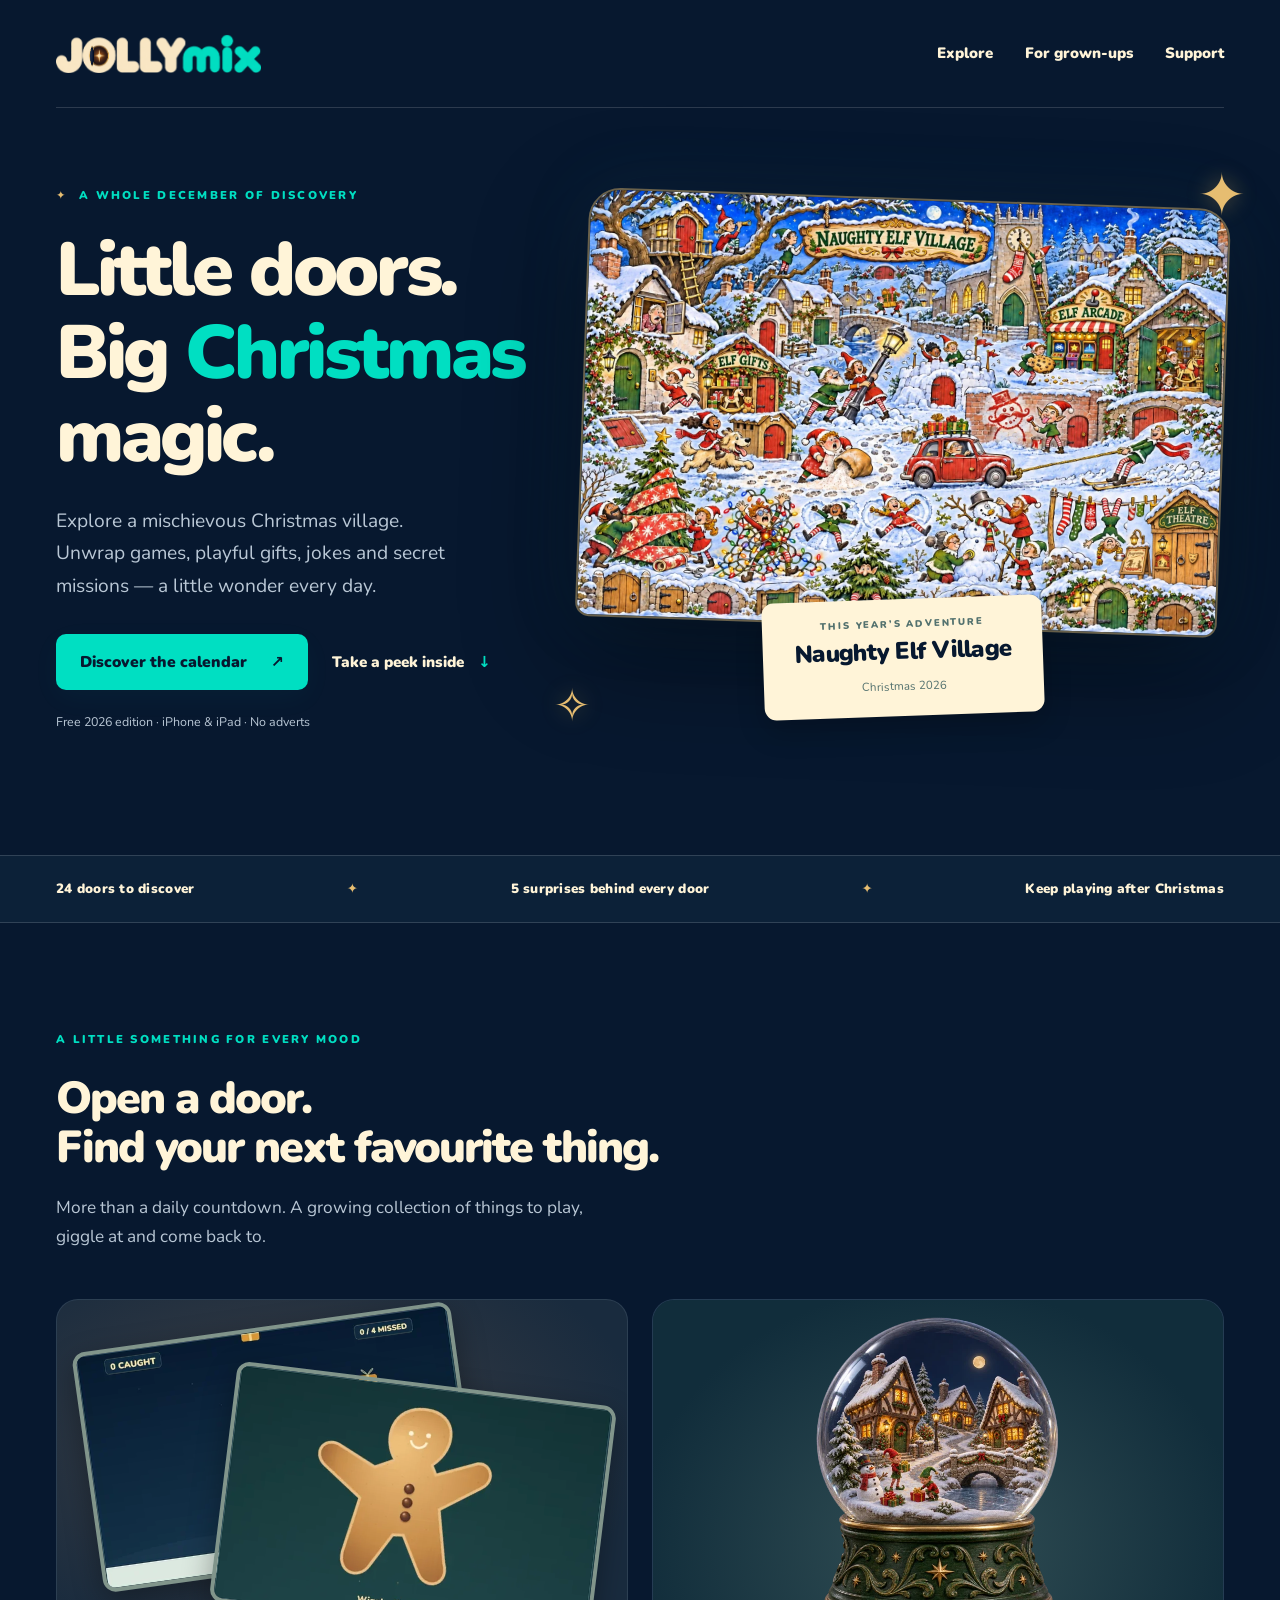
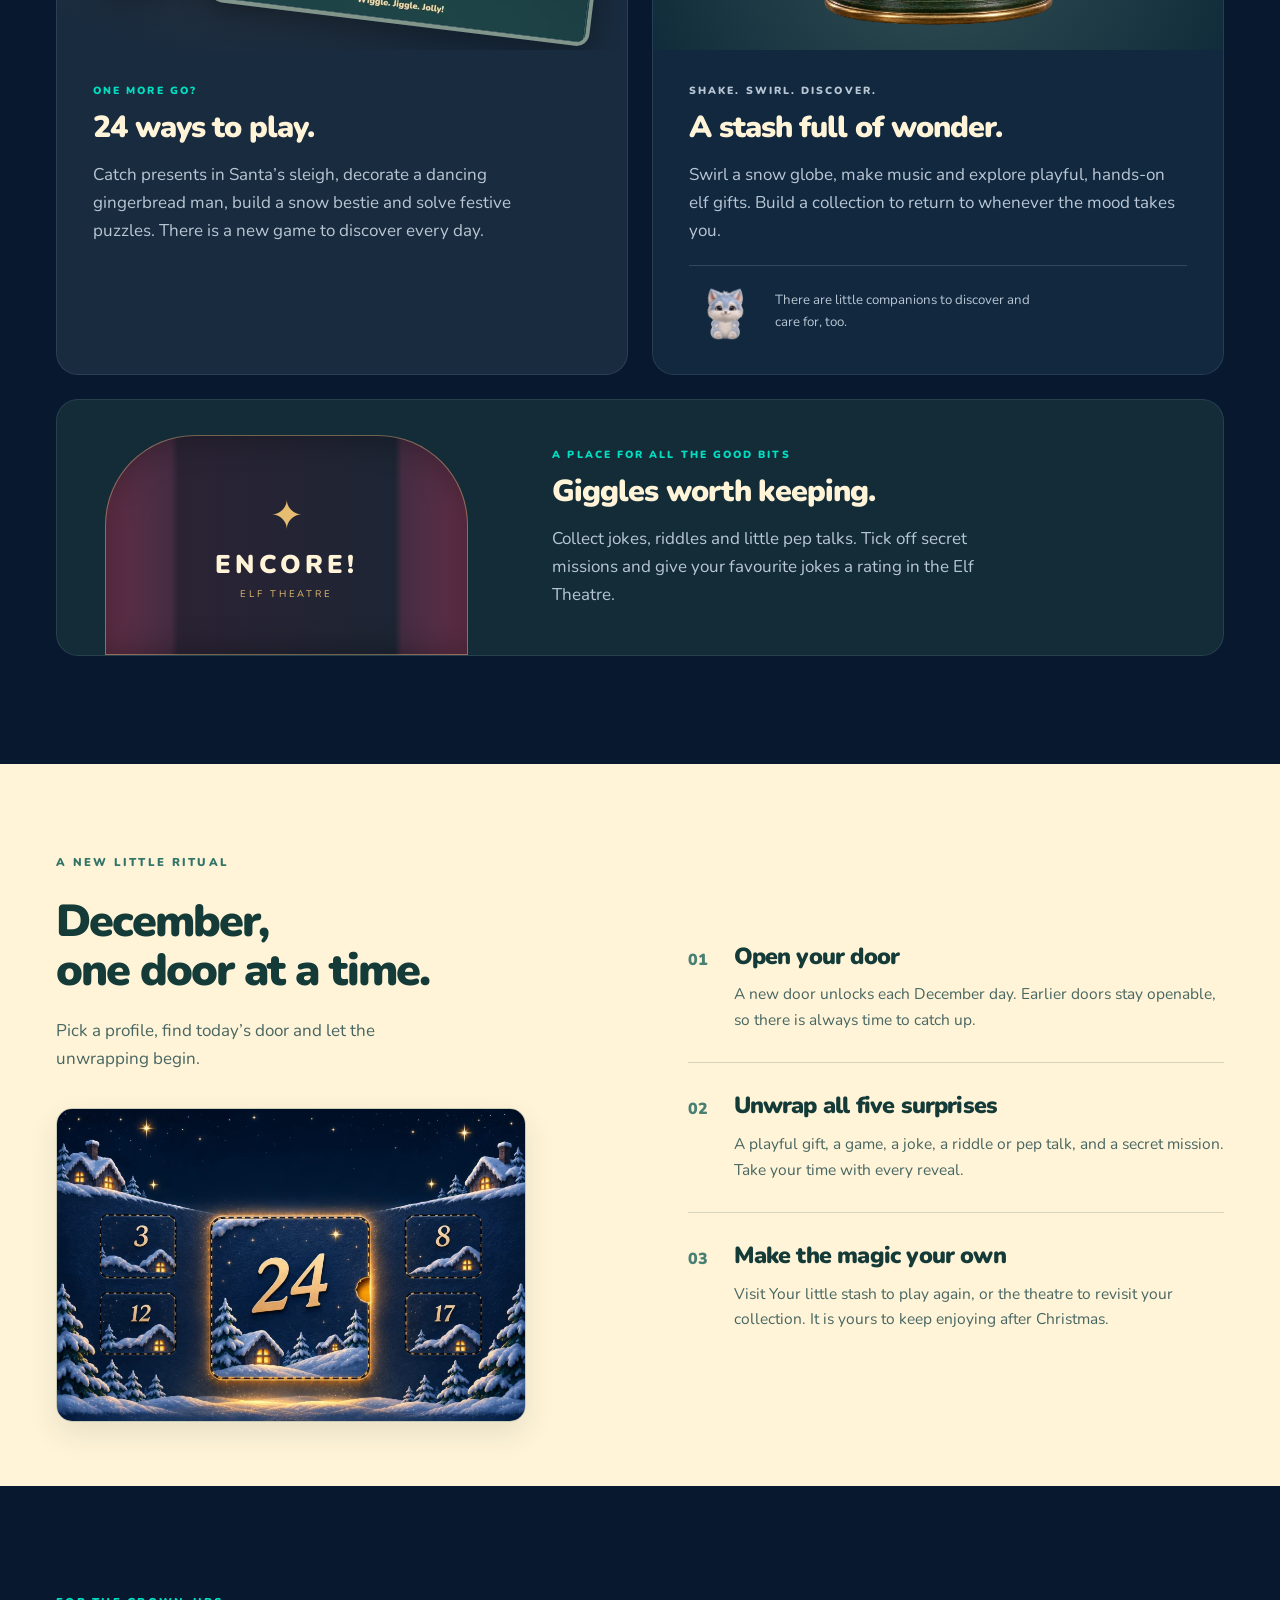
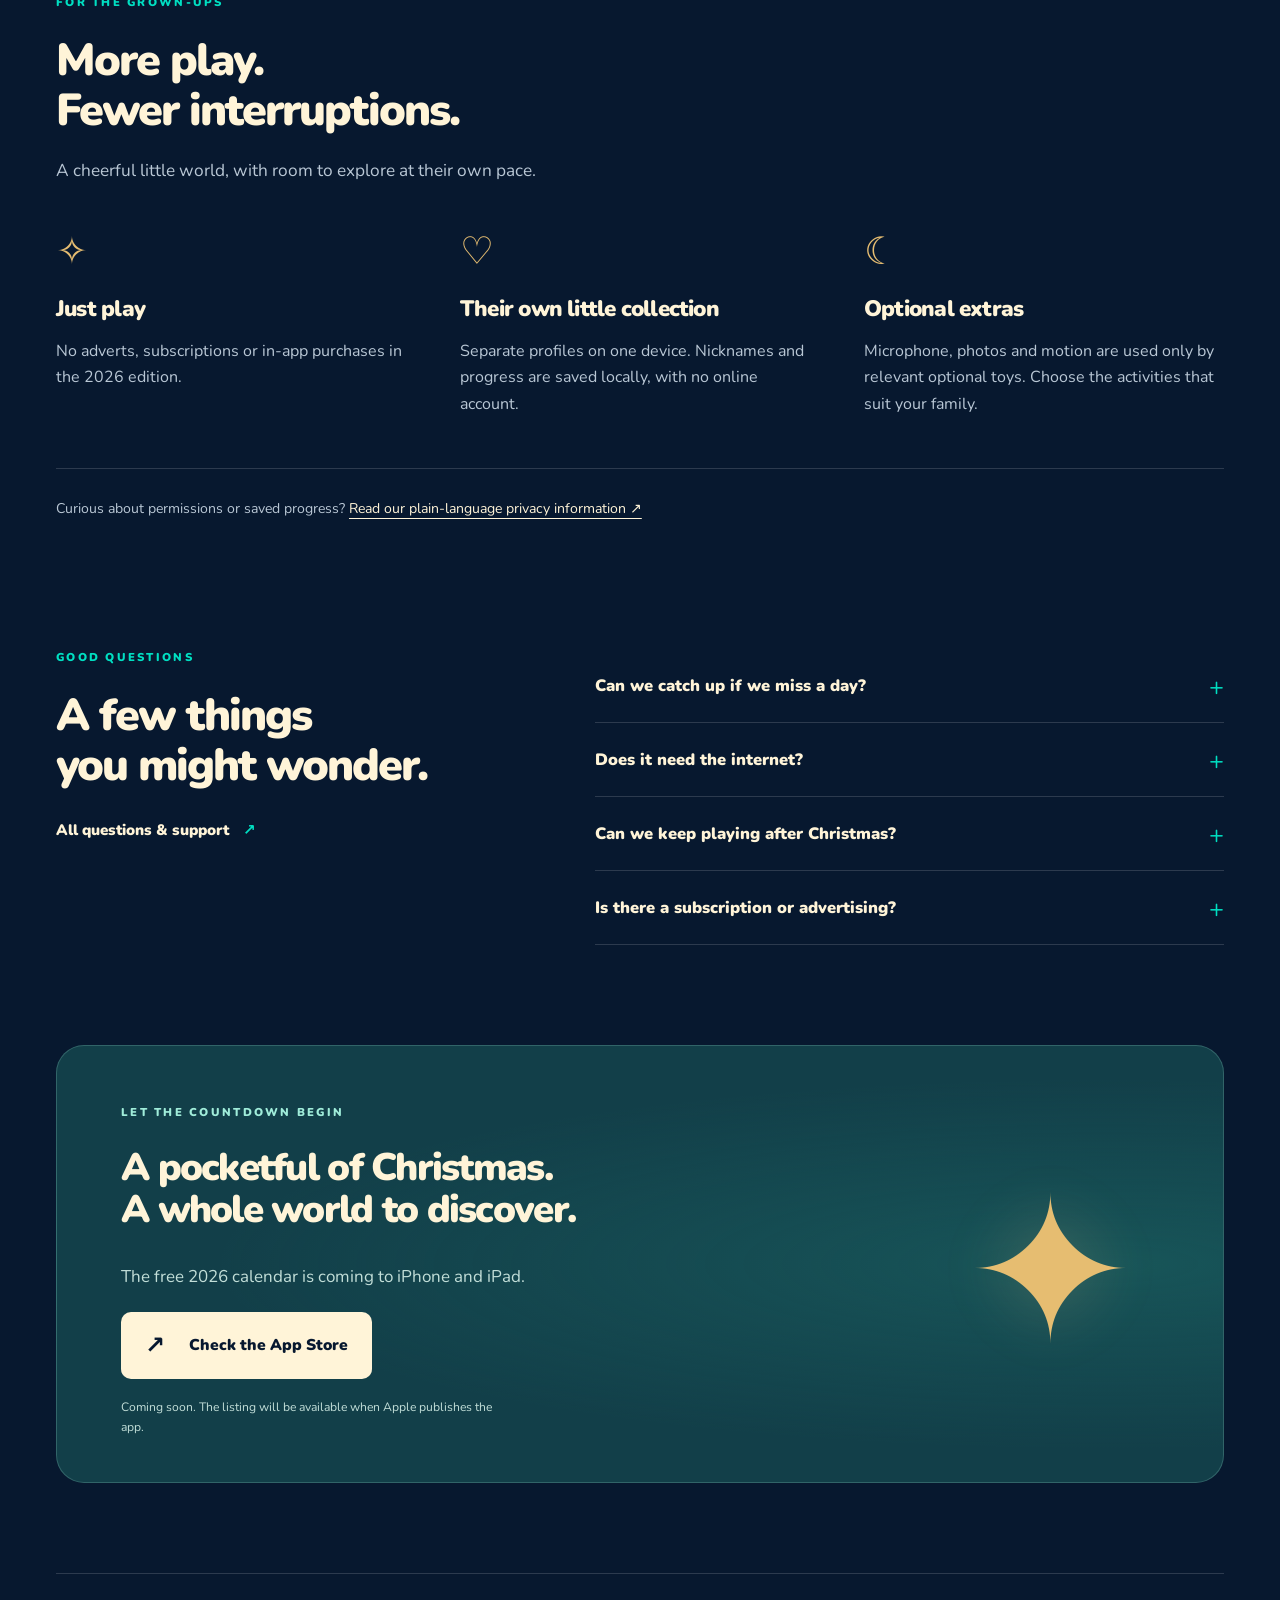
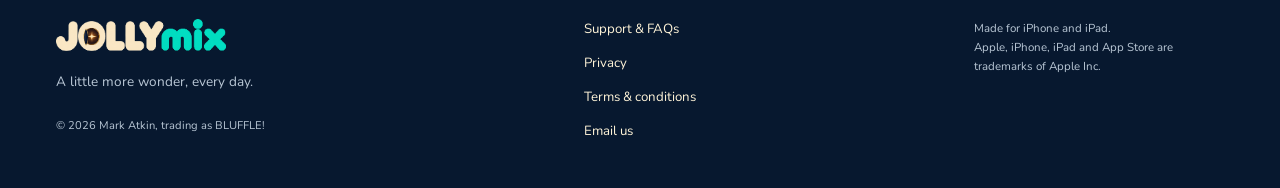
==== commit 25c39057: "Add files via upload" ====
--- a/index.html
+++ b/index.html
@@ -1,5 +1,11 @@
 <!doctype html>
-<html lang="en-GB"><head><meta charset="utf-8"><meta name="viewport" content="width=device-width, initial-scale=1, viewport-fit=cover"><meta name="theme-color" content="#07182f"><title>Privacy, without the mystery. | JOLLYmix</title><meta name="description" content="What stays on your device, what happens online, and how to ask us a question."><link rel="canonical" href="https://jollymix.co.uk/privacy/"><meta property="og:type" content="website"><meta property="og:title" content="Privacy, without the mystery. | JOLLYmix"><meta property="og:description" content="What stays on your device, what happens online, and how to ask us a question."><meta property="og:url" content="https://jollymix.co.uk/privacy/"><meta property="og:image" content="https://jollymix.co.uk/assets/social.jpg"><meta name="twitter:card" content="summary_large_image"><link rel="icon" type="image/png" href="../assets/icon.png"><link rel="apple-touch-icon" href="../assets/icon.png"><link rel="stylesheet" href="../assets/site.css"></head>
-<body class="inner-page"><a class="skip" href="#main">Skip to content</a><header class="header wrap"><a class="brand" href="../" aria-label="JOLLYmix home"><span class="wordmark"><img src="../assets/logo.webp" alt="JOLLYmix" width="1985" height="368"><span class="o-door" aria-hidden="true"></span></span></a><nav aria-label="Main navigation"><a href="../#inside">Explore</a><a href="../#parents">For grown-ups</a><a href="../support/">Support</a></nav></header>
-<main id="main"><div class="page-intro wrap"><p class="eyebrow">JOLLYmix · The useful details</p><h1>Privacy, without the mystery.</h1><p>What stays on your device, what happens online, and how to ask us a question.</p><small>Last updated 20 November 2026</small></div><div class="legal-layout wrap"><aside><p class="eyebrow">On this page</p><nav aria-label="On this page"><a href="#younger">For younger players</a><a href="#controller">Who is responsible?</a><a href="#local">Profiles and play on your device</a><a href="#permissions">Microphone, pictures and motion</a><a href="#online">Date checks and website hosting</a><a href="#tracking">Cookies and tracking</a><a href="#support">If you contact support</a><a href="#providers">Providers, Apple and overseas processing</a><a href="#rights">Your privacy rights</a><a href="#updates">Future changes</a></nav></aside><article class="prose"><section id="younger"><h2>For younger players</h2><div class="plain-summary"><h3>Your little world stays on your device.</h3><p>Use a nickname. We do not need your school, address or birthday to play. Your collection is saved on this device, so people sharing it may see it.</p><p>Some toys can listen to your voice or use a picture you choose, with permission. They work on your device; we do not receive your recordings or pictures through the toy.</p><p>The app goes online to check which doors can open. If you email us, we can see your email address, message and anything you attach. Ask a trusted adult for help if you like. You can ask us a privacy question too.</p></div></section><section id="controller"><h2>Who is responsible?</h2><p>Mark Atkin, trading as BLUFFLE!, is responsible for personal information handled for JOLLYmix support and operation. BLUFFLE! is operated by Mark Atkin as an individual, not a limited company.</p><address>Mark Atkin, trading as BLUFFLE!<br>30 East Avenue<br>Bournemouth<br>BH3 7BZ<br>United Kingdom</address><p>Email: <a href="mailto:Support@bluffle.co.uk">Support@bluffle.co.uk</a>.</p><p>This notice covers the JOLLYmix website, its information pages, and the current JOLLYmix app, including the 2026 Naughty Elf Village edition. Apple’s own services have separate privacy information.</p></section><section id="local"><h2>Profiles and play on your device</h2><p>The app stores local profiles or nicknames, surprise collections, game progress and scores, mission completion, joke ratings, care and play choices, and preferences. It also saves the calendar time zone and date-verification information. This allows separate collections on the same device and continued play.</p><p>We do not operate a player-account service, online multiplayer or our own cloud progress syncing. The app does not upload this gameplay information to us. Other people using the device may be able to see it. We use the information locally to provide the activities you choose.</p><p>Local information remains until it is reset, the app or relevant site data is removed, or the device removes it. Device or cloud backups may contain local app data, depending on your device settings and Apple’s arrangements. We cannot remotely access, recover or erase data held only on your device.</p></section><section id="permissions"><h2>Microphone, pictures and motion</h2><h3>Microphone and voice</h3><p>Optional activities, including the voice changer and candle, can request microphone permission. Audio is processed locally for the activity. The app does not send your voice to us or a speech-recognition service. Voice recordings used for effects are temporary session data; this release does not provide a recording-upload service.</p><h3>Pictures</h3><p>Photo-based play uses the picture you choose on your device. It is not uploaded to us by the toy. If you choose to save or share something through device controls, your chosen service’s terms apply.</p><h3>Movement</h3><p>Some toys respond to device movement, such as shaking the fortune ball. Relevant permission may be requested. Movement readings are used for the activity, not uploaded to us or used to build a profile.</p><p>You can decline permissions and use other activities. Device settings let you change permissions later. No location permission or GPS position is needed to choose the calendar time zone.</p></section><section id="online"><h2>Date checks and website hosting</h2><p>The app makes an HTTPS request to our time-check origin at <a href="https://jollymix.co.uk/">jollymix.co.uk</a> to read a server date. This helps prevent a changed device clock from opening future doors. It stores the time-zone name and timing information locally. A time-check request does not intentionally send child profile names, collections, pictures or recordings. A request may include a fresh random value to avoid cached responses; this is not a persistent player identifier.</p><p>Opening this website or making a date-check request discloses normal connection information, such as an IP address, request time and technical request details, to the host. This website and the date-check origin use GitHub Pages hosting, as used by BLUFFLE. GitHub states that it logs visitors’ IP addresses for security. Its handling and retention of technical records are described in the <a href="https://docs.github.com/en/site-policy/privacy-policies/github-general-privacy-statement">GitHub Privacy Statement</a>.</p><p>We use necessary connection information to deliver and protect the service, on the basis of legitimate interests in operating it securely. Hosting providers also process some information for their own purposes under their notices. We do not operate a separate visitor analytics service or sell personal information.</p></section><section id="tracking"><h2>Cookies and tracking</h2><p>This public website has no advertising, analytics scripts, social-media embeds, online contact forms or browser-storage code. Fonts and images are served with the site. Its own code does not set cookies. The app uses local storage for the functional information described above; it does not include advertising trackers or an analytics SDK in this release.</p><p>Following an App Store, email or other external link contacts another service, whose privacy practices apply. An external link is not the same as embedding that service in this website.</p></section><section id="support"><h2>If you contact support</h2><p>Emailing <a href="mailto:Support@bluffle.co.uk">Support@bluffle.co.uk</a> shares your email address, message, attachments and normal email delivery information with us. Mark Atkin handles support personally. The mailbox uses GoDaddy and Microsoft’s Outlook email service, as for the other BLUFFLE apps.</p><p>We use correspondence to answer questions, investigate problems, handle complaints and privacy requests, and keep necessary records. Routine support relies on legitimate interests in providing requested help and maintaining a safe, functioning service. Where a legal obligation requires handling or retention, that obligation is the basis. We take particular care with children’s information and use only what is needed.</p><p>We do not use support messages for marketing. Please remove unnecessary personal details from screenshots and never send passwords, payment-card information or unnecessary information about children.</p><p>Routine support is kept while an enquiry is open and for up to 12 months after it closes, then deleted or anonymised. This is our existing support-retention policy, not a legally prescribed period. Relevant information may be kept longer where necessary for a specific legal obligation or legal claim, with the reason reviewed. Provider backups or recovery systems may keep deleted messages temporarily under their own arrangements.</p></section><section id="providers"><h2>Providers, Apple and overseas processing</h2><p>GitHub hosts website files and the date-check origin; GoDaddy and Microsoft provide email services. Their services may process connection records and correspondence outside the UK, including in the United States. Their applicable privacy notices and data-protection terms explain international-transfer safeguards, including adequacy arrangements or contractual protections with UK-specific terms where required. Contact us for information about safeguards relevant to your correspondence or how to obtain a copy.</p><p>See the <a href="https://www.godaddy.com/legal/agreements/privacy-policy">GoDaddy Privacy Policy</a>, <a href="https://www.godaddy.com/legal/agreements/data-processing-addendum">GoDaddy data-processing terms</a>, <a href="https://privacy.microsoft.com/privacystatement">Microsoft Privacy Statement</a> and <a href="https://www.microsoft.com/licensing/docs/view/Microsoft-Products-and-Services-Data-Protection-Addendum-DPA">Microsoft data-protection terms</a>.</p><p>Apple handles App Store downloads and Apple Account information under its own <a href="https://www.apple.com/legal/privacy/">privacy information</a>. When you use TestFlight, Apple automatically collects testing usage and crash information and shares it with the developer. This may include your name and email address if you were invited by email. You cannot opt out of that collection while using TestFlight. Feedback you submit is also shared with the developer. Read Apple’s <a href="https://www.apple.com/legal/privacy/data/en/test-flight/">TestFlight privacy information</a>. This is separate from the app’s local gameplay.</p><p>We use developer testing reports to identify and fix problems, relying on legitimate interests in maintaining the app. Any report we export or retain ourselves follows our support-retention policy: while the issue is open and up to 12 months after resolution, unless a specific legal reason requires longer. Apple controls its own platform retention under its notice.</p><p>We may disclose relevant information when legally required or as necessary for a legal claim. We do not promise UK-only storage by external providers.</p></section><section id="rights"><h2>Your privacy rights</h2><p>You can ask for access, correction, deletion or restriction of personal information we hold and, where applicable, portability. You can object to processing based on legitimate interests: tell us your circumstances and we will consider your request and explain our response. Rights have legal conditions and limits.</p><p>Contact <a href="mailto:Support@bluffle.co.uk">Support@bluffle.co.uk</a> or write to the address above. Requests are normally free and answered within one month, subject to lawful exceptions or extensions. We may ask for proportionate information to verify a request. Children have privacy rights too; we can explain these in accessible language and help an appropriate representative.</p><p>You can complain to the <a href="https://ico.org.uk/make-a-complaint/">UK Information Commissioner’s Office</a> without contacting us first. You can remove local app or browser data using your device controls; removing the app may lose progress. We cannot remotely erase information stored only on your device.</p></section><section id="updates"><h2>Future changes</h2><p>We will update this notice and its date if data handling changes. Before introducing accounts, advertising, analytics or materially different processing, we will provide appropriate information and any choices required by law.</p></section></article></div></main>
-<footer class="footer wrap"><div><a class="brand footer-brand" href="../" aria-label="JOLLYmix home"><span class="wordmark"><img src="../assets/logo.webp" alt="JOLLYmix" width="1985" height="368"><span class="o-door" aria-hidden="true"></span></span></a><p>A little more wonder, every day.</p><small>© 2026 Mark Atkin, trading as BLUFFLE!</small></div><div class="footer-links"><a href="../support/">Support &amp; FAQs</a><a href="../privacy/">Privacy</a><a href="../terms/">Terms &amp; conditions</a><a href="mailto:Support@bluffle.co.uk">Email us</a></div><p class="footer-note">Made for iPhone and iPad.<br>Apple, iPhone, iPad and App Store are trademarks of Apple Inc.</p></footer></body></html>
+<html lang="en-GB"><head><meta charset="utf-8"><meta name="viewport" content="width=device-width, initial-scale=1, viewport-fit=cover"><meta name="theme-color" content="#07182f"><title>JOLLYmix — Little doors. Big Christmas magic.</title><meta name="description" content="A free Christmas advent calendar for iPhone and iPad. Discover 24 doors, games, fluffy companions, jokes and little surprises in Naughty Elf Village."><link rel="canonical" href="https://jollymix.co.uk/"><meta property="og:type" content="website"><meta property="og:title" content="JOLLYmix — Little doors. Big Christmas magic."><meta property="og:description" content="A free Christmas advent calendar for iPhone and iPad. Discover 24 doors, games, fluffy companions, jokes and little surprises in Naughty Elf Village."><meta property="og:url" content="https://jollymix.co.uk/"><meta property="og:image" content="https://jollymix.co.uk/assets/social.jpg"><meta name="twitter:card" content="summary_large_image"><link rel="icon" type="image/png" href="./assets/icon.png"><link rel="apple-touch-icon" href="./assets/icon.png"><link rel="stylesheet" href="./assets/site.css"></head>
+<body><a class="skip" href="#main">Skip to content</a><header class="header wrap"><a class="brand" href="./" aria-label="JOLLYmix home"><span class="wordmark"><img src="./assets/logo.webp" alt="JOLLYmix" width="1985" height="368"><span class="o-door" aria-hidden="true"></span></span></a><nav aria-label="Main navigation"><a href="./#inside">Explore</a><a href="./#parents">For grown-ups</a><a href="./support/">Support</a></nav></header>
+<main id="main"><section class="hero wrap"><div class="hero-copy"><p class="eyebrow"><span class="spark">✦</span> A whole December of discovery</p><h1>Little doors.<br>Big <em>Christmas</em><br>magic.</h1><p class="intro">Explore a mischievous Christmas village. Unwrap games, playful gifts, jokes and secret missions — a little wonder every day.</p><div class="hero-actions"><a class="button primary" href="#get-app">Discover the calendar <span aria-hidden="true">↗</span></a><a class="text-link" href="#inside">Take a peek inside <span aria-hidden="true">↓</span></a></div><p class="quiet">Free 2026 edition · iPhone &amp; iPad · No adverts</p></div><div class="hero-art"><span class="art-star one" aria-hidden="true">✦</span><div class="scene-frame"><img src="./assets/village.webp" width="1536" height="1024" alt="Naughty Elf Village: a snowy, illustrated village full of cheeky elves, little doors, an arcade and a theatre" fetchpriority="high"></div><div class="edition"><span>THIS YEAR’S ADVENTURE</span><strong>Naughty Elf Village</strong><small>Christmas 2026</small></div><span class="art-star two" aria-hidden="true">✧</span></div></section>
+<div class="ribbon"><div class="wrap"><span>24 doors to discover</span><i aria-hidden="true">✦</i><span>5 surprises behind every door</span><i aria-hidden="true">✦</i><span>Keep playing after Christmas</span></div></div>
+<section class="section wrap" id="inside"><div class="section-heading"><p class="eyebrow">A little something for every mood</p><h2>Open a door.<br>Find your next favourite thing.</h2><p>More than a daily countdown. A growing collection of things to play, giggle at and come back to.</p></div><div class="feature-grid"><article class="feature feature-games"><div class="game-collage"><img src="./assets/game-catch.webp" width="640" height="400" alt="Santa’s Gift Catch: catching colourful falling presents in Santa’s sleigh" loading="lazy"><img src="./assets/game-decorate.webp" width="640" height="400" alt="A smiling gingerbread man decorated with icing and chocolate buttons" loading="lazy"></div><div class="feature-copy"><p class="eyebrow">One more go?</p><h3>24 ways to play.</h3><p>Catch presents in Santa’s sleigh, decorate a dancing gingerbread man, build a snow bestie and solve festive puzzles. There is a new game to discover every day.</p></div></article><article class="feature feature-toys"><div class="feature-art"><img src="./assets/snow-globe.webp" width="600" height="600" alt="An ornate snow globe containing a snowy Christmas village, elves and wrapped presents" loading="lazy"></div><div class="feature-copy"><p class="eyebrow">Shake. Swirl. Discover.</p><h3>A stash full of wonder.</h3><p>Swirl a snow globe, make music and explore playful, hands-on elf gifts. Build a collection to return to whenever the mood takes you.</p><div class="companion-note"><img src="./assets/pip.webp" width="96" height="80" loading="lazy" alt="Pip, one of the little companions"><p>There are little companions to discover and care for, too.</p></div></div></article><article class="feature feature-theatre"><div class="theatre-symbol" aria-hidden="true"><span>✦</span><b>ENCORE!</b><small>ELF THEATRE</small></div><div class="feature-copy"><p class="eyebrow">A place for all the good bits</p><h3>Giggles worth keeping.</h3><p>Collect jokes, riddles and little pep talks. Tick off secret missions and give your favourite jokes a rating in the Elf Theatre.</p></div></article></div></section>
+<section class="how-section"><div class="wrap how-layout"><div><p class="eyebrow">A new little ritual</p><h2>December,<br>one door at a time.</h2><p>Pick a profile, find today’s door and let the unwrapping begin.</p><img class="calendar-peek" src="./assets/calendar.webp" width="900" height="600" alt="The gold-numbered doors of the snowy Christmas calendar" loading="lazy"></div><ol class="steps"><li><span>01</span><div><h3>Open your door</h3><p>A new door unlocks each December day. Earlier doors stay openable, so there is always time to catch up.</p></div></li><li><span>02</span><div><h3>Unwrap all five surprises</h3><p>A playful gift, a game, a joke, a riddle or pep talk, and a secret mission. Take your time with every reveal.</p></div></li><li><span>03</span><div><h3>Make the magic your own</h3><p>Visit Your little stash to play again, or the theatre to revisit your collection. It is yours to keep enjoying after Christmas.</p></div></li></ol></div></section>
+<section class="section wrap parents" id="parents"><div class="section-heading"><p class="eyebrow">For the grown-ups</p><h2>More play.<br>Fewer interruptions.</h2><p>A cheerful little world, with room to explore at their own pace.</p></div><div class="parent-grid"><article><span aria-hidden="true">✧</span><h3>Just play</h3><p>No adverts, subscriptions or in-app purchases in the 2026 edition.</p></article><article><span aria-hidden="true">♡</span><h3>Their own little collection</h3><p>Separate profiles on one device. Nicknames and progress are saved locally, with no online account.</p></article><article><span aria-hidden="true">☾</span><h3>Optional extras</h3><p>Microphone, photos and motion are used only by relevant optional toys. Choose the activities that suit your family.</p></article></div><p class="privacy-link">Curious about permissions or saved progress? <a href="./privacy/">Read our plain-language privacy information <span aria-hidden="true">↗</span></a></p></section>
+<section class="faq-section wrap"><div><p class="eyebrow">Good questions</p><h2>A few things<br>you might wonder.</h2><a class="text-link" href="./support/">All questions &amp; support <span aria-hidden="true">↗</span></a></div><div><details><summary>Can we catch up if we miss a day?</summary><div><p>Yes. Once a door unlocks, it stays available. Miss 1 December? You can open that door on 2 December, or any later day. You can also revisit the surprises you have collected.</p></div></details><details><summary>Does it need the internet?</summary><div><p>An internet connection is needed to verify the calendar date before opening new doors, including after restarting the app. Collected games and toys remain available offline. Downloading updates, visiting websites and contacting support also need a connection.</p></div></details><details><summary>Can we keep playing after Christmas?</summary><div><p>Absolutely. Keep enjoying the toys, games and surprises you have collected. The 2026 calendar does not disappear on Christmas Day. We plan a completely new calendar for next year.</p></div></details><details><summary>Is there a subscription or advertising?</summary><div><p>The 2026 edition is free, with no adverts, in-app purchases or subscription. No player account is needed.</p></div></details></div></section>
+<section class="download wrap" id="get-app"><div><p class="eyebrow">Let the countdown begin</p><h2>A pocketful of Christmas.<br>A whole world to discover.</h2><p>The free 2026 calendar is coming to iPhone and iPad.</p><a class="button cream" href="https://apps.apple.com/gb/app/id6835128594"><span class="store-icon" aria-hidden="true">↗</span> Check the App Store</a><p class="release-note">Coming soon. The listing will be available when Apple publishes the app.</p></div><span class="download-star" aria-hidden="true">✦</span></section></main>
+<footer class="footer wrap"><div><a class="brand footer-brand" href="./" aria-label="JOLLYmix home"><span class="wordmark"><img src="./assets/logo.webp" alt="JOLLYmix" width="1985" height="368"><span class="o-door" aria-hidden="true"></span></span></a><p>A little more wonder, every day.</p><small>© 2026 Mark Atkin, trading as BLUFFLE!</small></div><div class="footer-links"><a href="./support/">Support &amp; FAQs</a><a href="./privacy/">Privacy</a><a href="./terms/">Terms &amp; conditions</a><a href="mailto:Support@bluffle.co.uk">Email us</a></div><p class="footer-note">Made for iPhone and iPad.<br>Apple, iPhone, iPad and App Store are trademarks of Apple Inc.</p></footer></body></html>
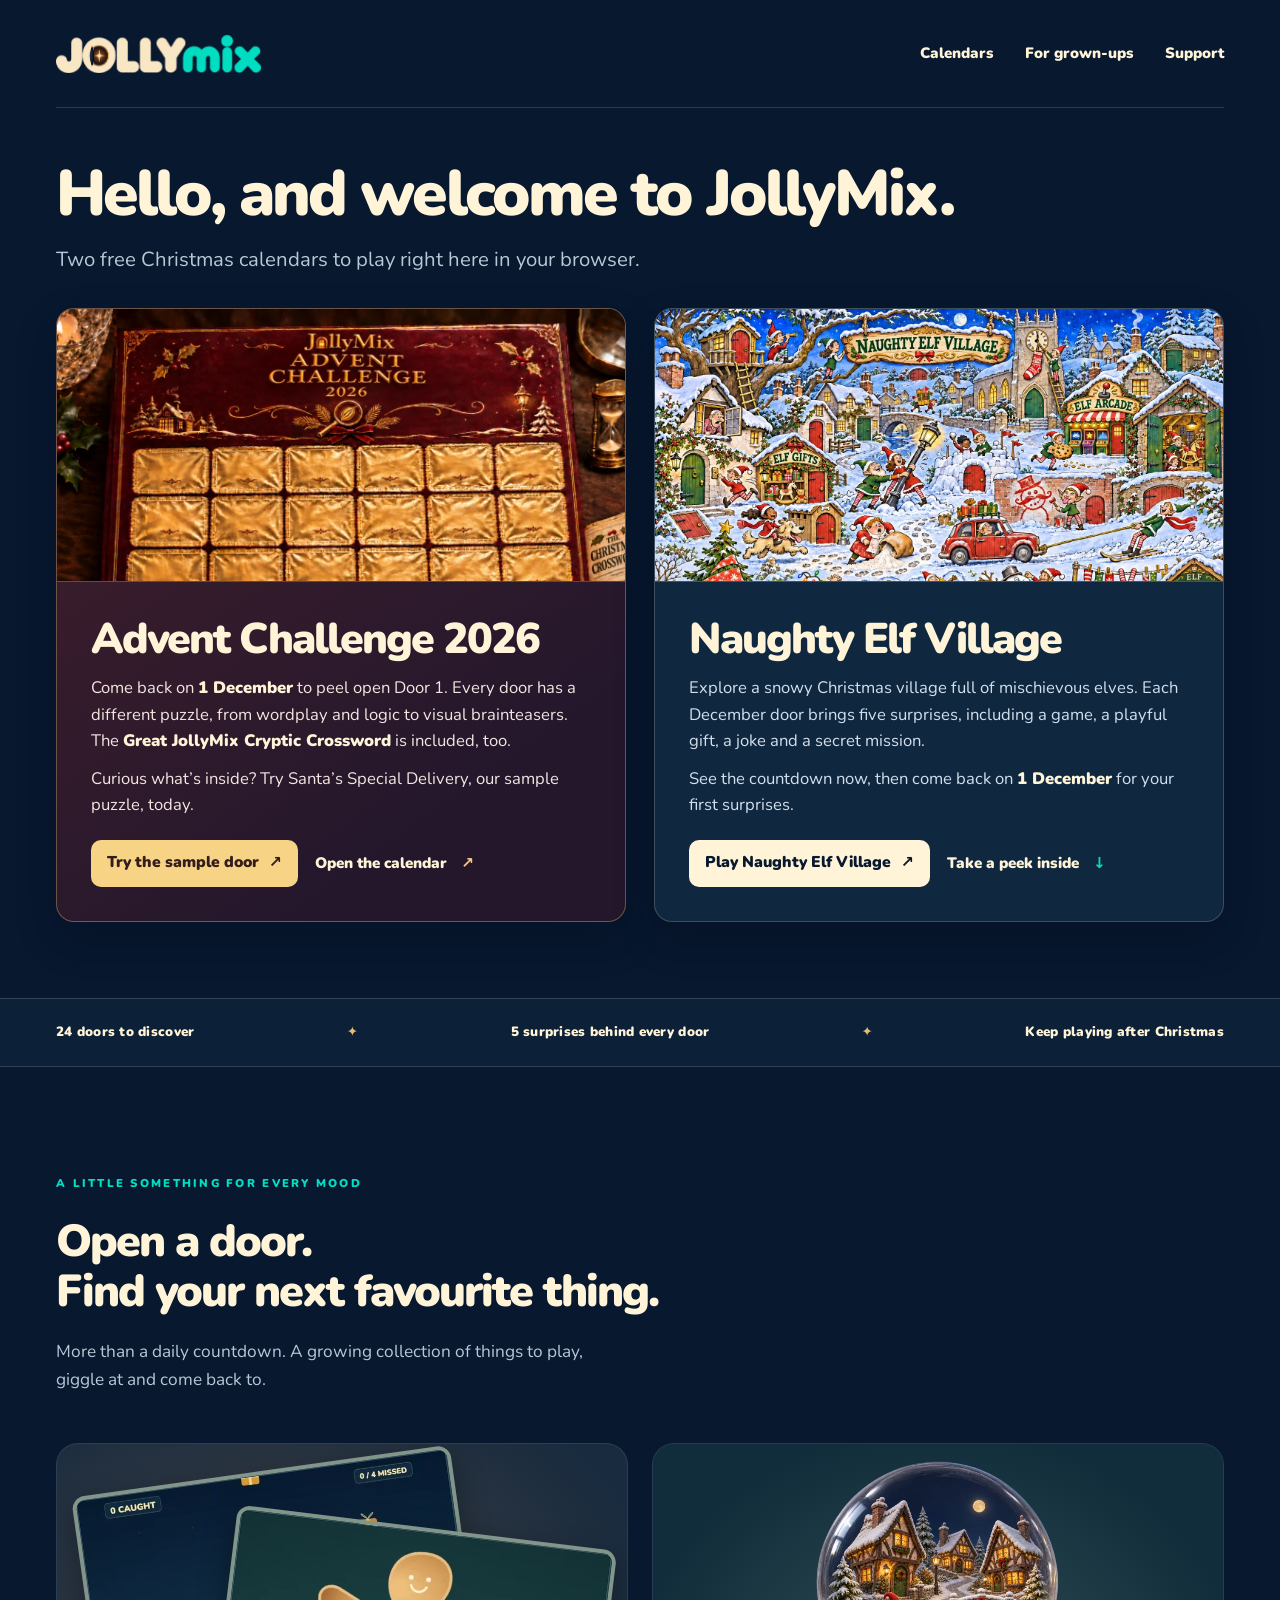
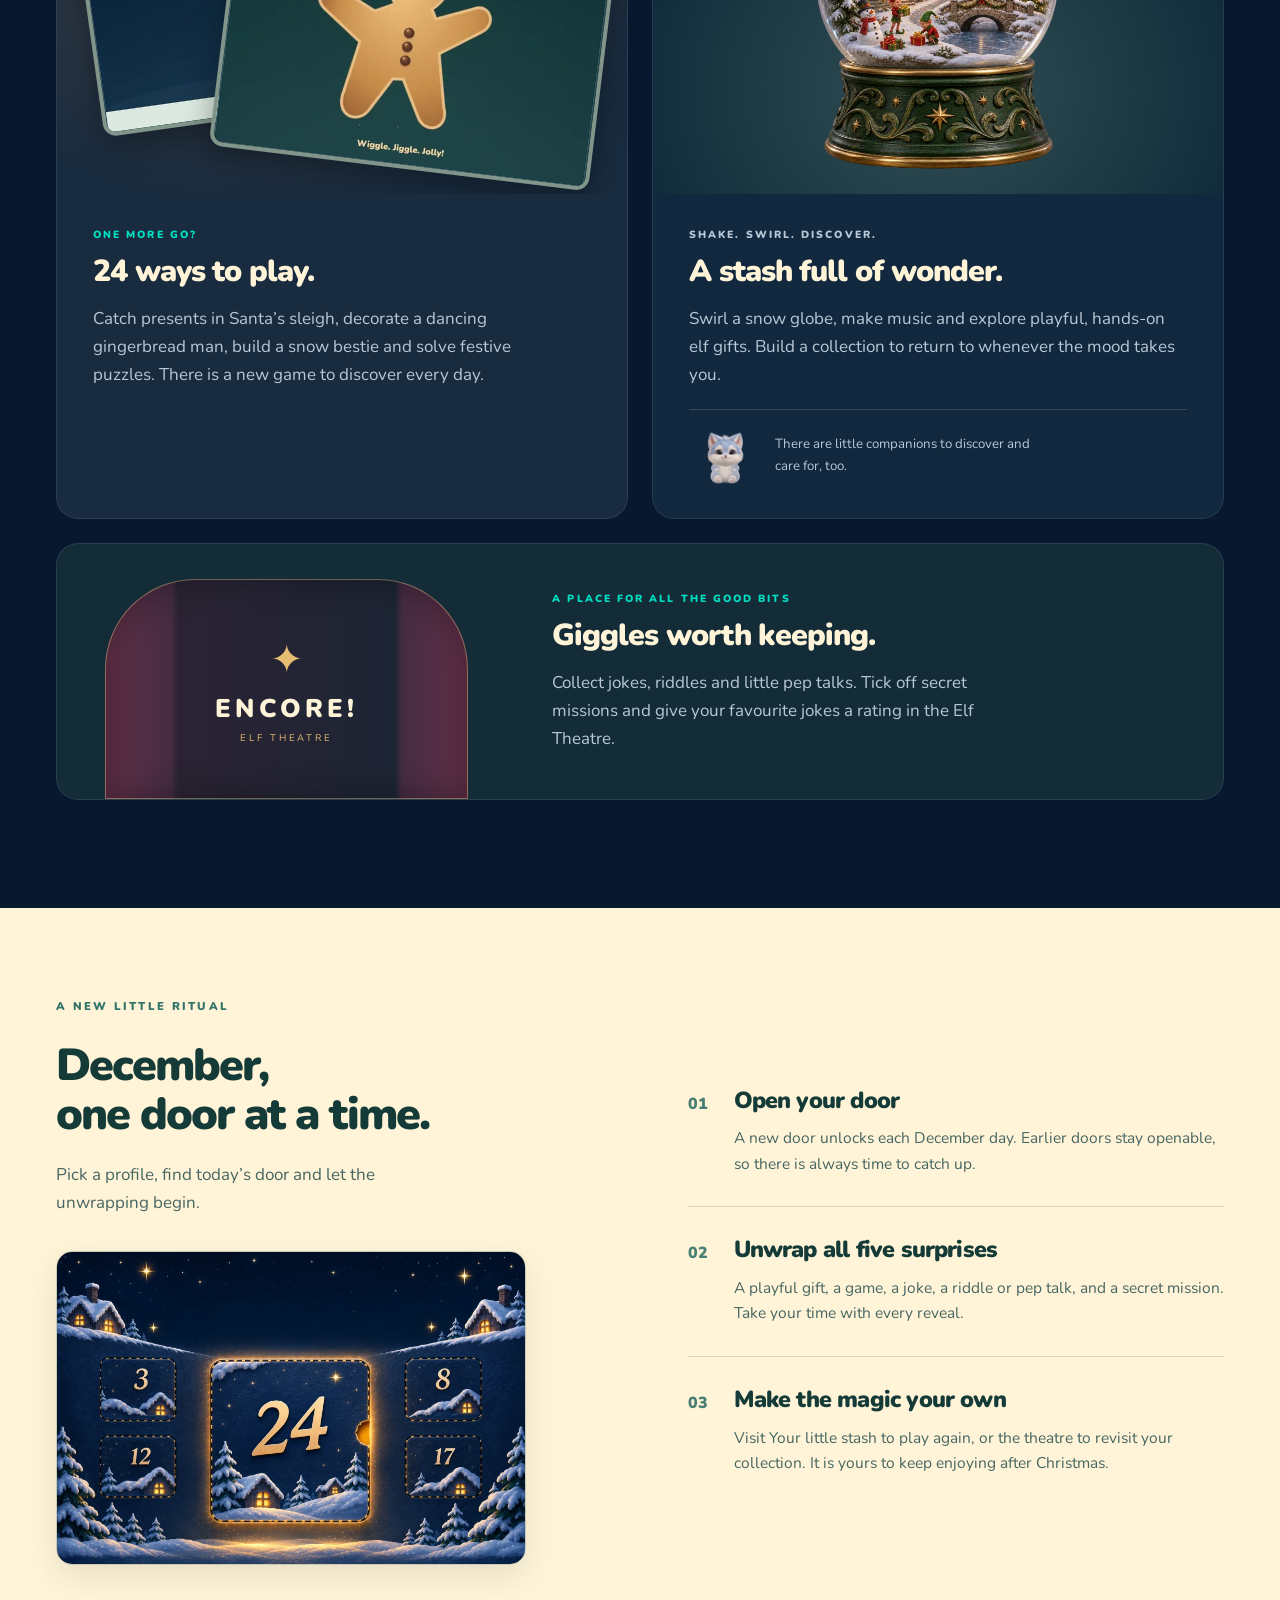
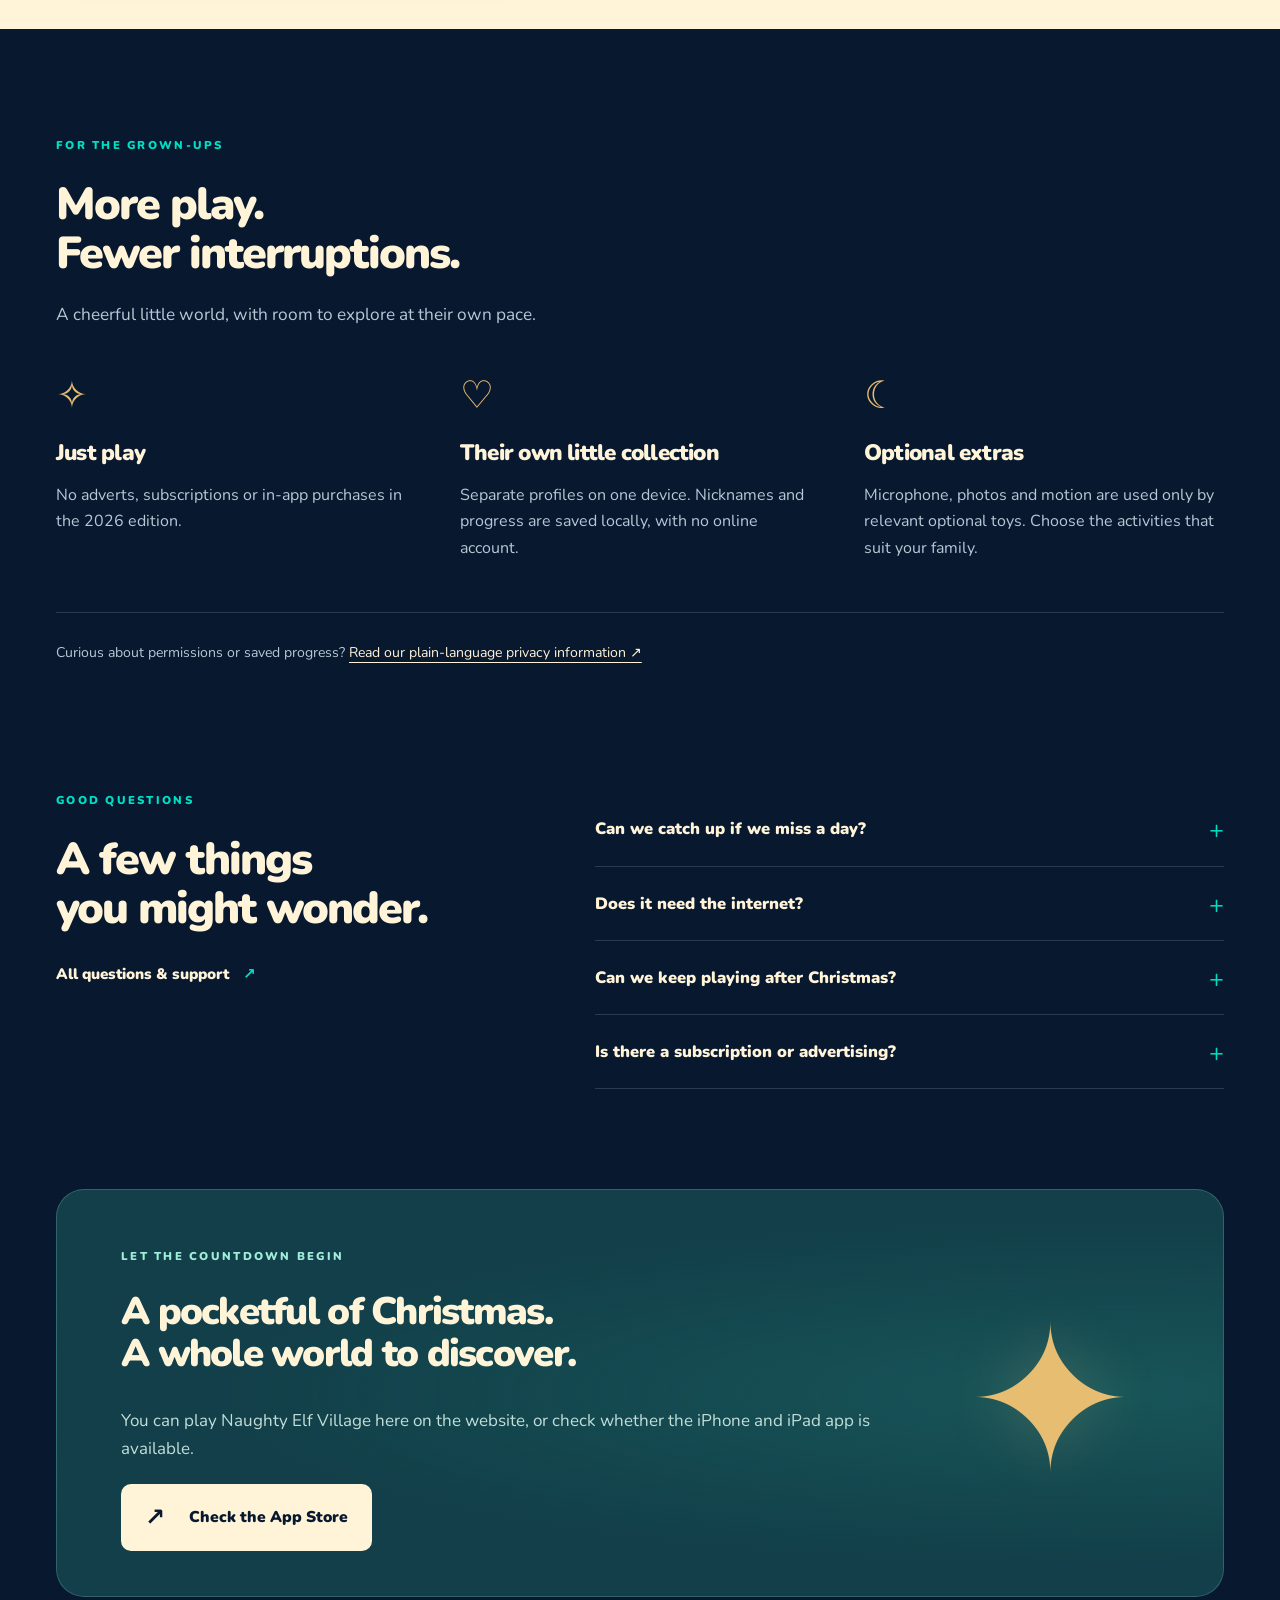
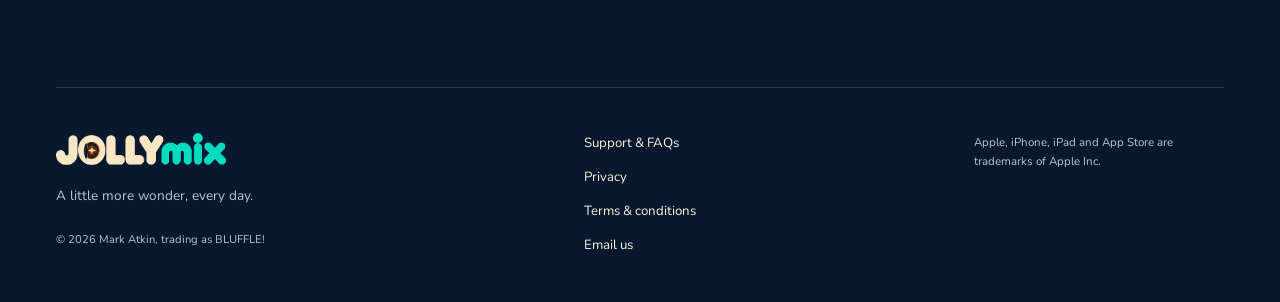
==== commit 80cb379c: "Add files via upload" ====
--- a/index.html
+++ b/index.html
@@ -1,11 +1,41 @@
 <!doctype html>
-<html lang="en-GB"><head><meta charset="utf-8"><meta name="viewport" content="width=device-width, initial-scale=1, viewport-fit=cover"><meta name="theme-color" content="#07182f"><title>JOLLYmix — Little doors. Big Christmas magic.</title><meta name="description" content="A free Christmas advent calendar for iPhone and iPad. Discover 24 doors, games, fluffy companions, jokes and little surprises in Naughty Elf Village."><link rel="canonical" href="https://jollymix.co.uk/"><meta property="og:type" content="website"><meta property="og:title" content="JOLLYmix — Little doors. Big Christmas magic."><meta property="og:description" content="A free Christmas advent calendar for iPhone and iPad. Discover 24 doors, games, fluffy companions, jokes and little surprises in Naughty Elf Village."><meta property="og:url" content="https://jollymix.co.uk/"><meta property="og:image" content="https://jollymix.co.uk/assets/social.jpg"><meta name="twitter:card" content="summary_large_image"><link rel="icon" type="image/png" href="./assets/icon.png"><link rel="apple-touch-icon" href="./assets/icon.png"><link rel="stylesheet" href="./assets/site.css"></head>
-<body><a class="skip" href="#main">Skip to content</a><header class="header wrap"><a class="brand" href="./" aria-label="JOLLYmix home"><span class="wordmark"><img src="./assets/logo.webp" alt="JOLLYmix" width="1985" height="368"><span class="o-door" aria-hidden="true"></span></span></a><nav aria-label="Main navigation"><a href="./#inside">Explore</a><a href="./#parents">For grown-ups</a><a href="./support/">Support</a></nav></header>
-<main id="main"><section class="hero wrap"><div class="hero-copy"><p class="eyebrow"><span class="spark">✦</span> A whole December of discovery</p><h1>Little doors.<br>Big <em>Christmas</em><br>magic.</h1><p class="intro">Explore a mischievous Christmas village. Unwrap games, playful gifts, jokes and secret missions — a little wonder every day.</p><div class="hero-actions"><a class="button primary" href="#get-app">Discover the calendar <span aria-hidden="true">↗</span></a><a class="text-link" href="#inside">Take a peek inside <span aria-hidden="true">↓</span></a></div><p class="quiet">Free 2026 edition · iPhone &amp; iPad · No adverts</p></div><div class="hero-art"><span class="art-star one" aria-hidden="true">✦</span><div class="scene-frame"><img src="./assets/village.webp" width="1536" height="1024" alt="Naughty Elf Village: a snowy, illustrated village full of cheeky elves, little doors, an arcade and a theatre" fetchpriority="high"></div><div class="edition"><span>THIS YEAR’S ADVENTURE</span><strong>Naughty Elf Village</strong><small>Christmas 2026</small></div><span class="art-star two" aria-hidden="true">✧</span></div></section>
+<html lang="en-GB"><head><meta charset="utf-8"><meta name="viewport" content="width=device-width, initial-scale=1, viewport-fit=cover"><meta name="theme-color" content="#07182f"><title>JollyMix — Play both Christmas calendars online</title><meta name="description" content="Play two free Christmas advent calendars online. Try the Advent Challenge sample puzzle now, or explore Naughty Elf Village from 1 December."><link rel="canonical" href="https://jollymix.co.uk/"><meta property="og:type" content="website"><meta property="og:title" content="JollyMix — Play both Christmas calendars online"><meta property="og:description" content="Play two free Christmas advent calendars online. Try the Advent Challenge sample puzzle now, or explore Naughty Elf Village from 1 December."><meta property="og:url" content="https://jollymix.co.uk/"><meta property="og:image" content="https://jollymix.co.uk/assets/social.jpg"><meta name="twitter:card" content="summary_large_image"><link rel="icon" type="image/png" href="./assets/icon.png"><link rel="apple-touch-icon" href="./assets/icon.png"><link rel="stylesheet" href="./assets/site.css"><link rel="stylesheet" href="./assets/calendars.css"></head>
+<body><a class="skip" href="#main">Skip to content</a><header class="header wrap"><a class="brand" href="./" aria-label="JOLLYmix home"><span class="wordmark"><img src="./assets/logo.webp" alt="JOLLYmix" width="1985" height="368"><span class="o-door" aria-hidden="true"></span></span></a><nav aria-label="Main navigation"><a href="#calendars">Calendars</a><a href="./#parents">For grown-ups</a><a href="./support/">Support</a></nav></header>
+<main id="main">
+<section class="web-welcome wrap" id="calendars" aria-labelledby="welcome-title">
+  <h1 id="welcome-title">Hello, and welcome to JollyMix.</h1>
+  <p>Two free Christmas calendars to play right here in your browser.</p>
+  <div class="calendar-choices">
+    <article class="calendar-choice challenge-choice" aria-labelledby="advent-challenge-title">
+      <div class="choice-copy">
+        <h2 id="advent-challenge-title">Advent Challenge 2026</h2>
+        <p>Come back on <strong>1 December</strong> to peel open Door 1. Every door has a different puzzle, from wordplay and logic to visual brainteasers. The <strong>Great JollyMix Cryptic Crossword</strong> is included, too.</p>
+        <p>Curious what’s inside? Try Santa’s Special Delivery, our sample puzzle, today.</p>
+        <div class="choice-actions">
+          <a class="button primary" href="./AdventChallenge2026/#sneak-preview">Try the sample door <span aria-hidden="true">↗</span></a>
+          <a class="text-link" href="./AdventChallenge2026/">Open the calendar <span aria-hidden="true">↗</span></a>
+        </div>
+      </div>
+      <img class="choice-art" src="./assets/advent-challenge-2026.webp" width="1200" height="800" alt="A burgundy chocolate-box advent calendar with gold foil doors" fetchpriority="high">
+    </article>
+    <article class="calendar-choice village-choice" aria-labelledby="naughty-elf-village-title">
+      <div class="choice-copy">
+        <h2 id="naughty-elf-village-title">Naughty Elf Village</h2>
+        <p>Explore a snowy Christmas village full of mischievous elves. Each December door brings five surprises, including a game, a playful gift, a joke and a secret mission.</p>
+        <p>See the countdown now, then come back on <strong>1 December</strong> for your first surprises.</p>
+        <div class="choice-actions">
+          <a class="button cream" href="./NaughtyElfVillage/">Play Naughty Elf Village <span aria-hidden="true">↗</span></a>
+          <a class="text-link" href="#inside">Take a peek inside <span aria-hidden="true">↓</span></a>
+        </div>
+      </div>
+      <img class="choice-art" src="./assets/village.webp" width="1536" height="1024" alt="Naughty Elf Village, a snowy illustrated village full of elves and numbered doors">
+    </article>
+  </div>
+</section>
 <div class="ribbon"><div class="wrap"><span>24 doors to discover</span><i aria-hidden="true">✦</i><span>5 surprises behind every door</span><i aria-hidden="true">✦</i><span>Keep playing after Christmas</span></div></div>
 <section class="section wrap" id="inside"><div class="section-heading"><p class="eyebrow">A little something for every mood</p><h2>Open a door.<br>Find your next favourite thing.</h2><p>More than a daily countdown. A growing collection of things to play, giggle at and come back to.</p></div><div class="feature-grid"><article class="feature feature-games"><div class="game-collage"><img src="./assets/game-catch.webp" width="640" height="400" alt="Santa’s Gift Catch: catching colourful falling presents in Santa’s sleigh" loading="lazy"><img src="./assets/game-decorate.webp" width="640" height="400" alt="A smiling gingerbread man decorated with icing and chocolate buttons" loading="lazy"></div><div class="feature-copy"><p class="eyebrow">One more go?</p><h3>24 ways to play.</h3><p>Catch presents in Santa’s sleigh, decorate a dancing gingerbread man, build a snow bestie and solve festive puzzles. There is a new game to discover every day.</p></div></article><article class="feature feature-toys"><div class="feature-art"><img src="./assets/snow-globe.webp" width="600" height="600" alt="An ornate snow globe containing a snowy Christmas village, elves and wrapped presents" loading="lazy"></div><div class="feature-copy"><p class="eyebrow">Shake. Swirl. Discover.</p><h3>A stash full of wonder.</h3><p>Swirl a snow globe, make music and explore playful, hands-on elf gifts. Build a collection to return to whenever the mood takes you.</p><div class="companion-note"><img src="./assets/pip.webp" width="96" height="80" loading="lazy" alt="Pip, one of the little companions"><p>There are little companions to discover and care for, too.</p></div></div></article><article class="feature feature-theatre"><div class="theatre-symbol" aria-hidden="true"><span>✦</span><b>ENCORE!</b><small>ELF THEATRE</small></div><div class="feature-copy"><p class="eyebrow">A place for all the good bits</p><h3>Giggles worth keeping.</h3><p>Collect jokes, riddles and little pep talks. Tick off secret missions and give your favourite jokes a rating in the Elf Theatre.</p></div></article></div></section>
 <section class="how-section"><div class="wrap how-layout"><div><p class="eyebrow">A new little ritual</p><h2>December,<br>one door at a time.</h2><p>Pick a profile, find today’s door and let the unwrapping begin.</p><img class="calendar-peek" src="./assets/calendar.webp" width="900" height="600" alt="The gold-numbered doors of the snowy Christmas calendar" loading="lazy"></div><ol class="steps"><li><span>01</span><div><h3>Open your door</h3><p>A new door unlocks each December day. Earlier doors stay openable, so there is always time to catch up.</p></div></li><li><span>02</span><div><h3>Unwrap all five surprises</h3><p>A playful gift, a game, a joke, a riddle or pep talk, and a secret mission. Take your time with every reveal.</p></div></li><li><span>03</span><div><h3>Make the magic your own</h3><p>Visit Your little stash to play again, or the theatre to revisit your collection. It is yours to keep enjoying after Christmas.</p></div></li></ol></div></section>
 <section class="section wrap parents" id="parents"><div class="section-heading"><p class="eyebrow">For the grown-ups</p><h2>More play.<br>Fewer interruptions.</h2><p>A cheerful little world, with room to explore at their own pace.</p></div><div class="parent-grid"><article><span aria-hidden="true">✧</span><h3>Just play</h3><p>No adverts, subscriptions or in-app purchases in the 2026 edition.</p></article><article><span aria-hidden="true">♡</span><h3>Their own little collection</h3><p>Separate profiles on one device. Nicknames and progress are saved locally, with no online account.</p></article><article><span aria-hidden="true">☾</span><h3>Optional extras</h3><p>Microphone, photos and motion are used only by relevant optional toys. Choose the activities that suit your family.</p></article></div><p class="privacy-link">Curious about permissions or saved progress? <a href="./privacy/">Read our plain-language privacy information <span aria-hidden="true">↗</span></a></p></section>
-<section class="faq-section wrap"><div><p class="eyebrow">Good questions</p><h2>A few things<br>you might wonder.</h2><a class="text-link" href="./support/">All questions &amp; support <span aria-hidden="true">↗</span></a></div><div><details><summary>Can we catch up if we miss a day?</summary><div><p>Yes. Once a door unlocks, it stays available. Miss 1 December? You can open that door on 2 December, or any later day. You can also revisit the surprises you have collected.</p></div></details><details><summary>Does it need the internet?</summary><div><p>An internet connection is needed to verify the calendar date before opening new doors, including after restarting the app. Collected games and toys remain available offline. Downloading updates, visiting websites and contacting support also need a connection.</p></div></details><details><summary>Can we keep playing after Christmas?</summary><div><p>Absolutely. Keep enjoying the toys, games and surprises you have collected. The 2026 calendar does not disappear on Christmas Day. We plan a completely new calendar for next year.</p></div></details><details><summary>Is there a subscription or advertising?</summary><div><p>The 2026 edition is free, with no adverts, in-app purchases or subscription. No player account is needed.</p></div></details></div></section>
-<section class="download wrap" id="get-app"><div><p class="eyebrow">Let the countdown begin</p><h2>A pocketful of Christmas.<br>A whole world to discover.</h2><p>The free 2026 calendar is coming to iPhone and iPad.</p><a class="button cream" href="https://apps.apple.com/gb/app/id6835128594"><span class="store-icon" aria-hidden="true">↗</span> Check the App Store</a><p class="release-note">Coming soon. The listing will be available when Apple publishes the app.</p></div><span class="download-star" aria-hidden="true">✦</span></section></main>
-<footer class="footer wrap"><div><a class="brand footer-brand" href="./" aria-label="JOLLYmix home"><span class="wordmark"><img src="./assets/logo.webp" alt="JOLLYmix" width="1985" height="368"><span class="o-door" aria-hidden="true"></span></span></a><p>A little more wonder, every day.</p><small>© 2026 Mark Atkin, trading as BLUFFLE!</small></div><div class="footer-links"><a href="./support/">Support &amp; FAQs</a><a href="./privacy/">Privacy</a><a href="./terms/">Terms &amp; conditions</a><a href="mailto:Support@bluffle.co.uk">Email us</a></div><p class="footer-note">Made for iPhone and iPad.<br>Apple, iPhone, iPad and App Store are trademarks of Apple Inc.</p></footer></body></html>+<section class="faq-section wrap"><div><p class="eyebrow">Good questions</p><h2>A few things<br>you might wonder.</h2><a class="text-link" href="./support/">All questions &amp; support <span aria-hidden="true">↗</span></a></div><div><details><summary>Can we catch up if we miss a day?</summary><div><p>Yes. Once a door unlocks, it stays available. Miss 1 December? You can open that door on 2 December, or any later day. You can also revisit the surprises you have collected.</p></div></details><details><summary>Does it need the internet?</summary><div><p>You’ll need a connection to load the browser games. Naughty Elf Village also checks the date online before opening new doors.</p></div></details><details><summary>Can we keep playing after Christmas?</summary><div><p>Absolutely. Keep enjoying the toys, games and surprises you have collected. The 2026 calendar does not disappear on Christmas Day. We plan a completely new calendar for next year.</p></div></details><details><summary>Is there a subscription or advertising?</summary><div><p>The 2026 edition is free, with no adverts, in-app purchases or subscription. No player account is needed.</p></div></details></div></section>
+<section class="download wrap" id="get-app"><div><p class="eyebrow">Let the countdown begin</p><h2>A pocketful of Christmas.<br>A whole world to discover.</h2><p>You can play Naughty Elf Village here on the website, or check whether the iPhone and iPad app is available.</p><a class="button cream" href="https://apps.apple.com/gb/app/id6835128594"><span class="store-icon" aria-hidden="true">↗</span> Check the App Store</a></div><span class="download-star" aria-hidden="true">✦</span></section></main>
+<footer class="footer wrap"><div><a class="brand footer-brand" href="./" aria-label="JOLLYmix home"><span class="wordmark"><img src="./assets/logo.webp" alt="JOLLYmix" width="1985" height="368"><span class="o-door" aria-hidden="true"></span></span></a><p>A little more wonder, every day.</p><small>© 2026 Mark Atkin, trading as BLUFFLE!</small></div><div class="footer-links"><a href="./support/">Support &amp; FAQs</a><a href="./privacy/">Privacy</a><a href="./terms/">Terms &amp; conditions</a><a href="mailto:Support@bluffle.co.uk">Email us</a></div><p class="footer-note">Apple, iPhone, iPad and App Store are trademarks of Apple Inc.</p></footer></body></html>
--- a/assets/calendars.css
+++ b/assets/calendars.css
@@ -0,0 +1,39 @@
+.web-welcome {
+  padding-block:clamp(27px,4vw,57px) clamp(38px,6vw,82px);
+}
+.web-welcome > h1 {
+  max-width:900px; margin-bottom:13px;
+  font-size:clamp(2.5rem,5vw,5.05rem);
+  text-wrap:balance;
+}
+.web-welcome > p { margin-bottom:clamp(22px,2.6vw,32px); color:var(--muted); font-size:clamp(1rem,1.65vw,1.27rem); }
+.calendar-choices { display:grid; grid-template-columns:1fr 1fr; gap:clamp(16px,2.2vw,30px); align-items:stretch; }
+.calendar-choice {
+  display:flex; flex-direction:column; overflow:hidden;
+  border:1px solid #fff2cf30; border-radius:18px;
+  background:#10283f; box-shadow:0 17px 38px #02081445;
+}
+.challenge-choice { background:linear-gradient(145deg,#431f2b,#24172c 77%); border-color:#d7ae6c65; }
+.choice-art { order:-1; width:100%; aspect-ratio:2.08; object-fit:cover; border-bottom:1px solid #efc98742; }
+.challenge-choice .choice-art { object-position:center top; }
+.village-choice .choice-art { object-position:center top; }
+.choice-copy {
+  display:flex; flex:1; flex-direction:column; align-items:flex-start;
+  padding:clamp(19px,3vw,34px);
+}
+.choice-copy h2 { font-size:clamp(1.85rem,3.35vw,3rem); margin-bottom:12px; text-wrap:balance; }
+.choice-copy > p { color:#f1e6e0; margin-bottom:12px; line-height:1.58; font-size:clamp(.95rem,1.3vw,1.05rem); }
+.village-choice .choice-copy > p { color:#d3dfec; }
+.choice-copy strong { color:var(--cream); }
+.choice-actions { display:flex; flex-wrap:wrap; align-items:center; column-gap:17px; row-gap:11px; padding-top:9px; margin-top:auto; }
+.choice-actions .button { gap:10px; min-height:47px; padding:10px 16px; text-align:center; }
+.challenge-choice .primary { color:#321d1c; background:#f7d385; box-shadow:none; }
+.challenge-choice .primary:hover { background:#ffe6a7; }
+.challenge-choice .text-link span { color:#f2cb84; }
+.choice-actions .text-link { padding:7px 0; }
+@media(max-width:760px){
+  .calendar-choices { grid-template-columns:1fr; gap:22px; }
+  .calendar-choice { border-radius:14px; }
+  .choice-art { order:0; border-bottom:0; border-top:1px solid #efc98742; }
+  .choice-copy { padding:18px; }
+}
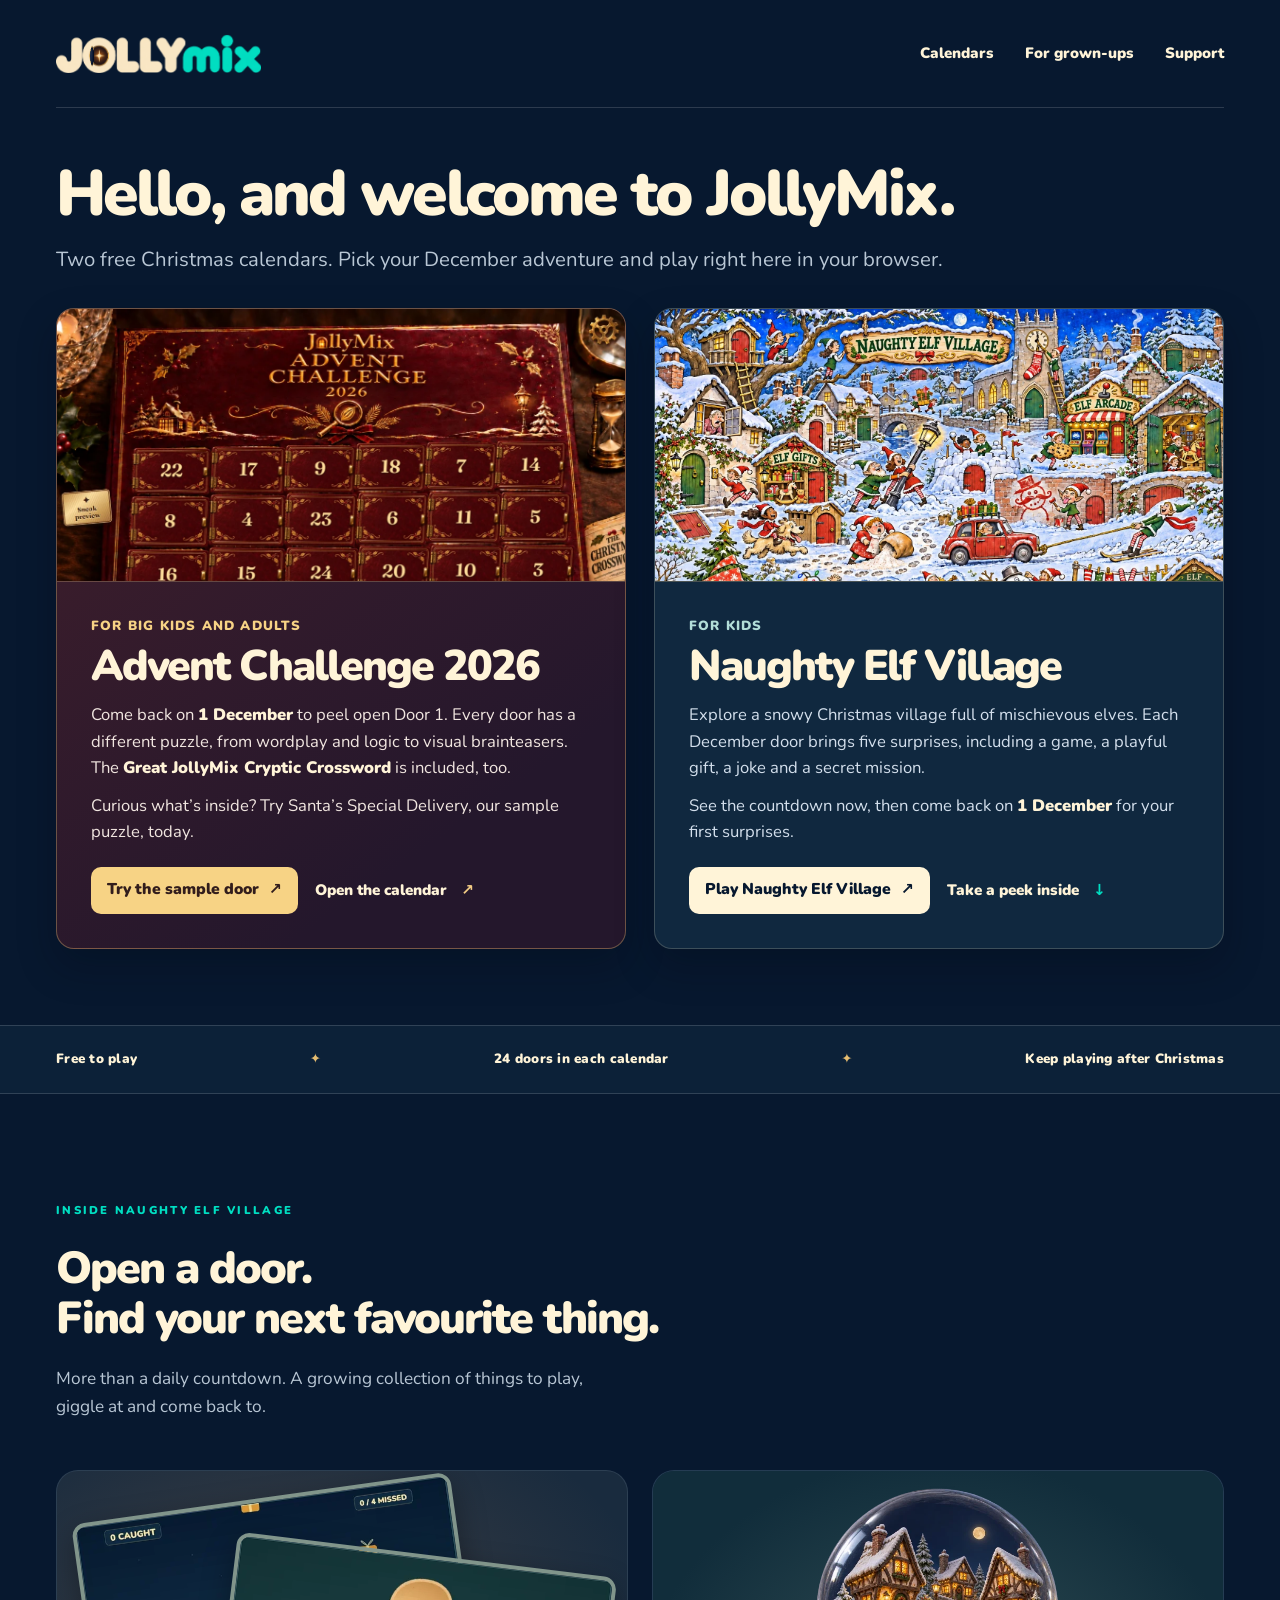
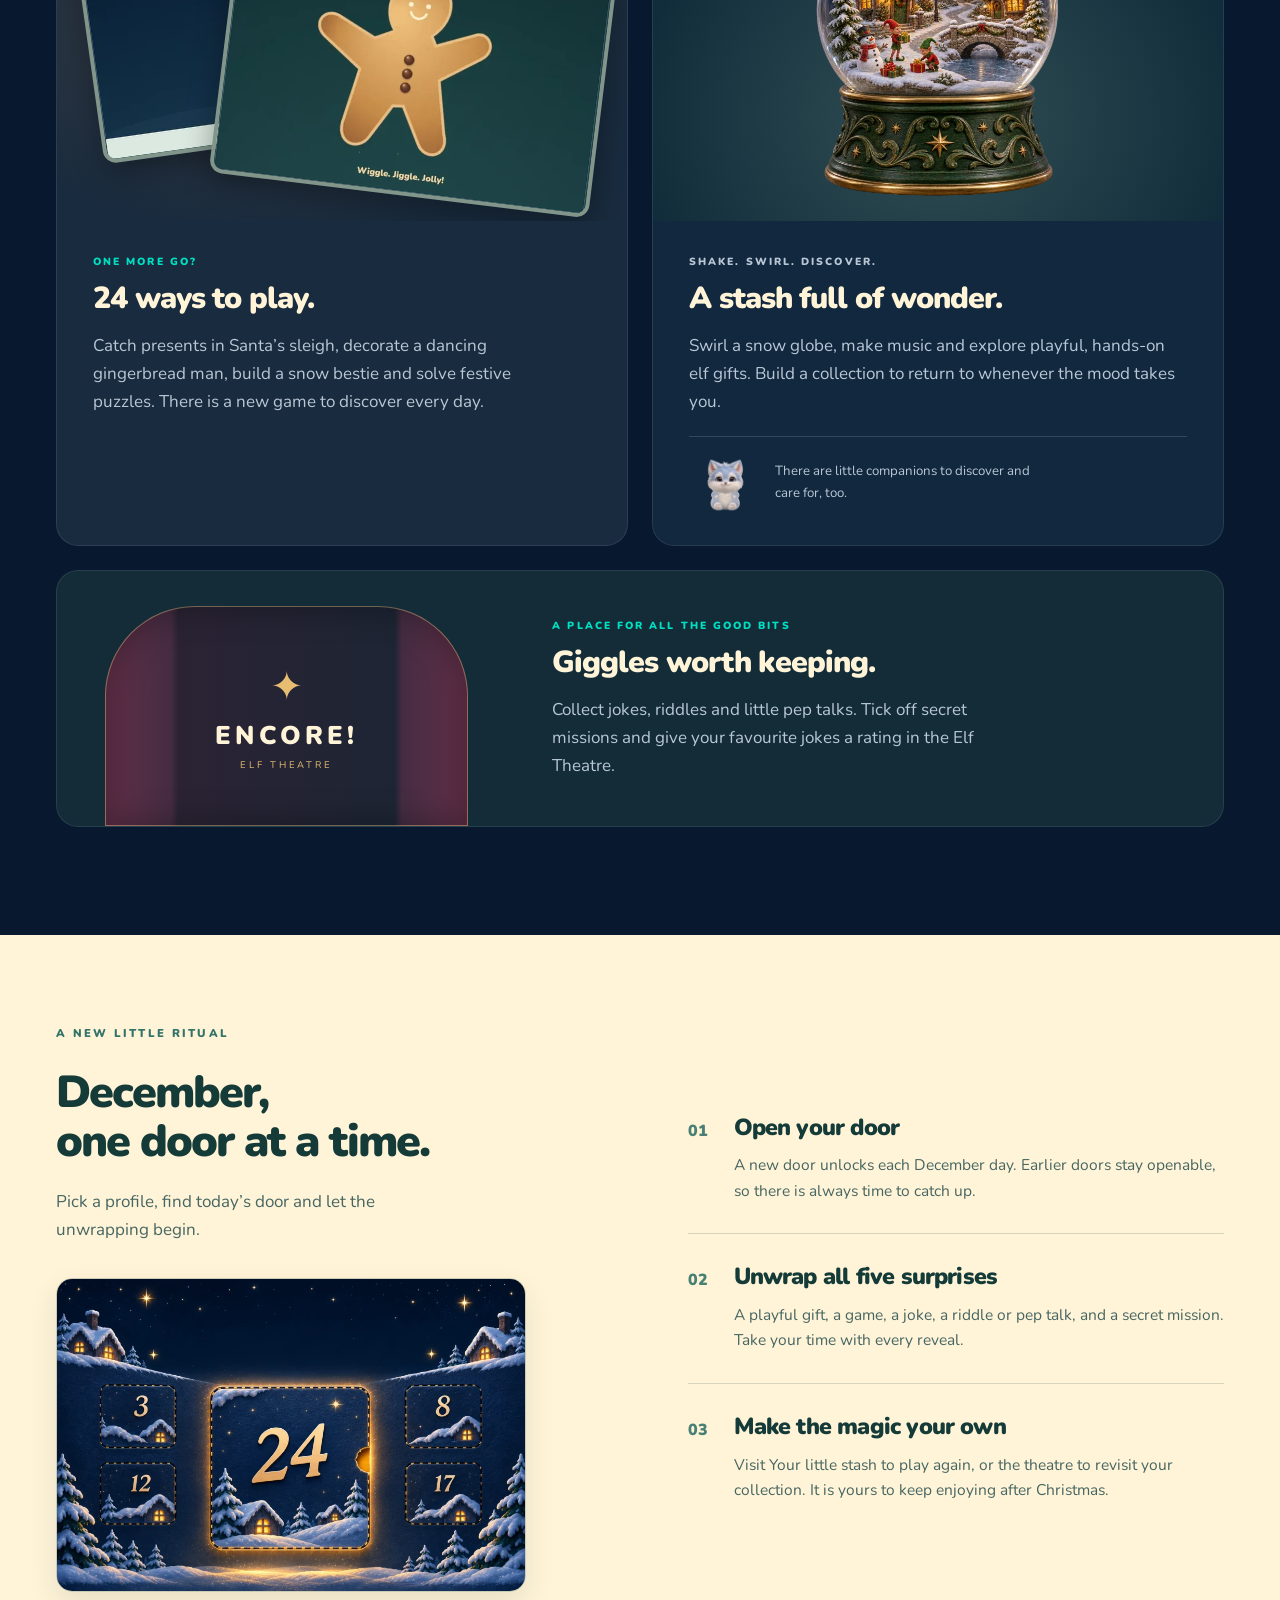
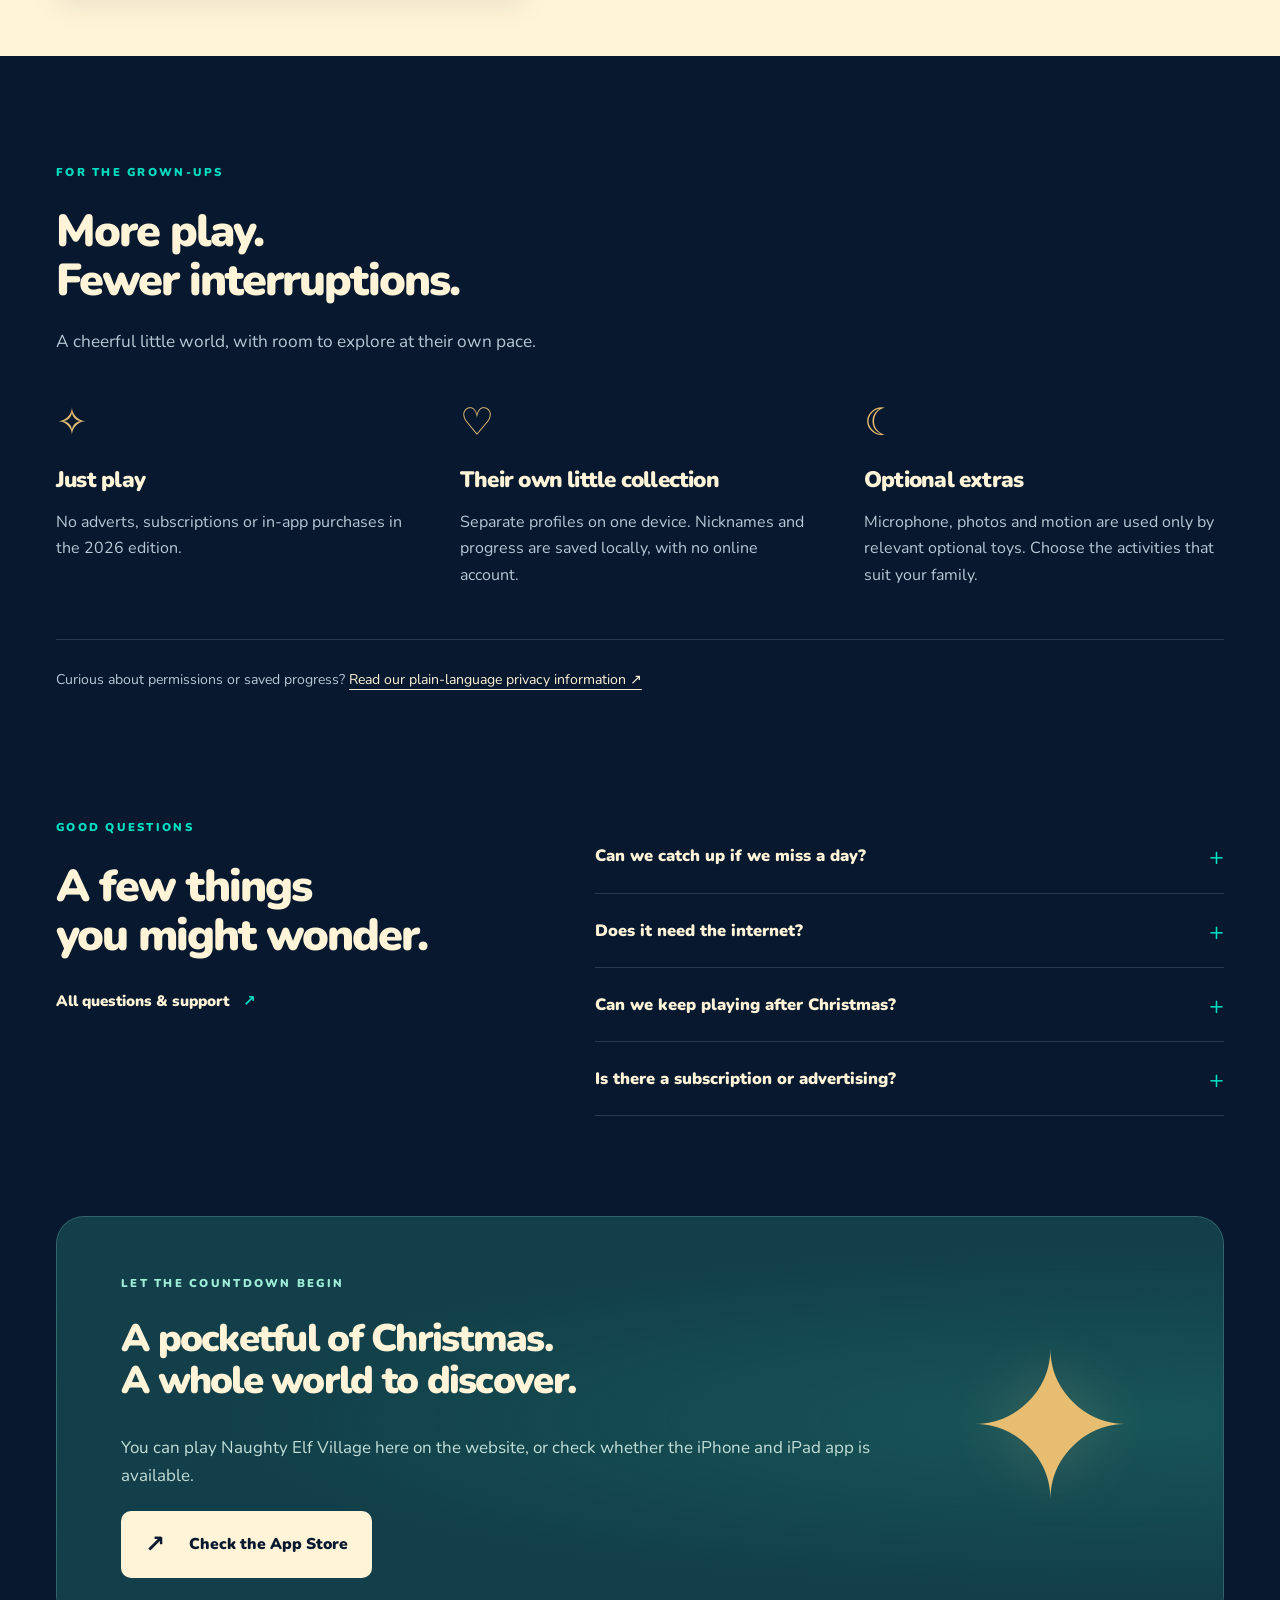
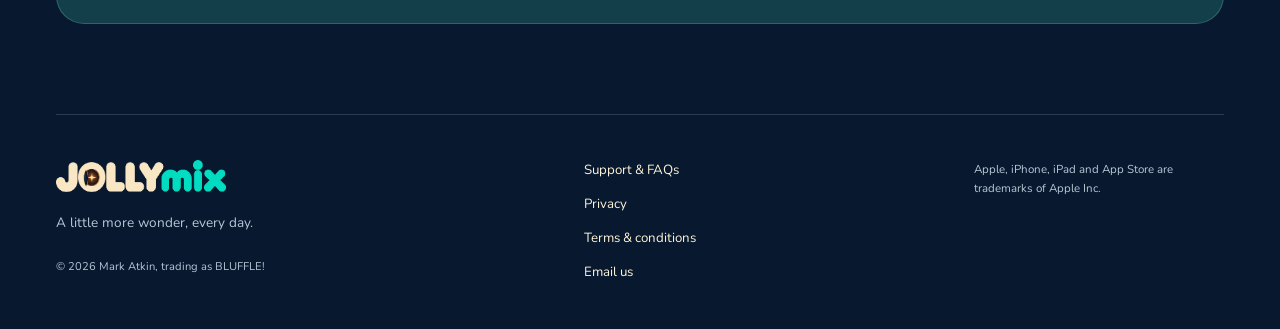
==== commit 4923d061: "Add files via upload" ====
--- a/index.html
+++ b/index.html
@@ -1,13 +1,14 @@
 <!doctype html>
-<html lang="en-GB"><head><meta charset="utf-8"><meta name="viewport" content="width=device-width, initial-scale=1, viewport-fit=cover"><meta name="theme-color" content="#07182f"><title>JollyMix — Play both Christmas calendars online</title><meta name="description" content="Play two free Christmas advent calendars online. Try the Advent Challenge sample puzzle now, or explore Naughty Elf Village from 1 December."><link rel="canonical" href="https://jollymix.co.uk/"><meta property="og:type" content="website"><meta property="og:title" content="JollyMix — Play both Christmas calendars online"><meta property="og:description" content="Play two free Christmas advent calendars online. Try the Advent Challenge sample puzzle now, or explore Naughty Elf Village from 1 December."><meta property="og:url" content="https://jollymix.co.uk/"><meta property="og:image" content="https://jollymix.co.uk/assets/social.jpg"><meta name="twitter:card" content="summary_large_image"><link rel="icon" type="image/png" href="./assets/icon.png"><link rel="apple-touch-icon" href="./assets/icon.png"><link rel="stylesheet" href="./assets/site.css"><link rel="stylesheet" href="./assets/calendars.css"></head>
+<html lang="en-GB"><head><meta charset="utf-8"><meta name="viewport" content="width=device-width, initial-scale=1, viewport-fit=cover"><meta name="theme-color" content="#07182f"><title>JollyMix — Play both Christmas calendars online</title><meta name="description" content="Two free Christmas advent calendars. Explore Naughty Elf Village for kids or try Advent Challenge puzzles for big kids and adults."><link rel="canonical" href="https://jollymix.co.uk/"><meta property="og:type" content="website"><meta property="og:title" content="JollyMix — Play both Christmas calendars online"><meta property="og:description" content="Two free Christmas advent calendars. Explore Naughty Elf Village for kids or try Advent Challenge puzzles for big kids and adults."><meta property="og:url" content="https://jollymix.co.uk/"><meta property="og:image" content="https://jollymix.co.uk/assets/social.jpg"><meta name="twitter:card" content="summary_large_image"><link rel="icon" type="image/png" href="./assets/icon.png"><link rel="apple-touch-icon" href="./assets/icon.png"><link rel="stylesheet" href="./assets/site.css"><link rel="stylesheet" href="./assets/calendars.css"></head>
 <body><a class="skip" href="#main">Skip to content</a><header class="header wrap"><a class="brand" href="./" aria-label="JOLLYmix home"><span class="wordmark"><img src="./assets/logo.webp" alt="JOLLYmix" width="1985" height="368"><span class="o-door" aria-hidden="true"></span></span></a><nav aria-label="Main navigation"><a href="#calendars">Calendars</a><a href="./#parents">For grown-ups</a><a href="./support/">Support</a></nav></header>
 <main id="main">
 <section class="web-welcome wrap" id="calendars" aria-labelledby="welcome-title">
   <h1 id="welcome-title">Hello, and welcome to JollyMix.</h1>
-  <p>Two free Christmas calendars to play right here in your browser.</p>
+  <p>Two free Christmas calendars. Pick your December adventure and play right here in your browser.</p>
   <div class="calendar-choices">
     <article class="calendar-choice challenge-choice" aria-labelledby="advent-challenge-title">
       <div class="choice-copy">
+        <p class="choice-audience">For big kids and adults</p>
         <h2 id="advent-challenge-title">Advent Challenge 2026</h2>
         <p>Come back on <strong>1 December</strong> to peel open Door 1. Every door has a different puzzle, from wordplay and logic to visual brainteasers. The <strong>Great JollyMix Cryptic Crossword</strong> is included, too.</p>
         <p>Curious what’s inside? Try Santa’s Special Delivery, our sample puzzle, today.</p>
@@ -16,10 +17,11 @@
           <a class="text-link" href="./AdventChallenge2026/">Open the calendar <span aria-hidden="true">↗</span></a>
         </div>
       </div>
-      <img class="choice-art" src="./assets/advent-challenge-2026.webp" width="1200" height="800" alt="A burgundy chocolate-box advent calendar with gold foil doors" fetchpriority="high">
+      <img class="choice-art" src="./assets/advent-challenge-2026.webp" width="1200" height="800" alt="The Advent Challenge burgundy chocolate box with gilded numbered doors" fetchpriority="high">
     </article>
     <article class="calendar-choice village-choice" aria-labelledby="naughty-elf-village-title">
       <div class="choice-copy">
+        <p class="choice-audience">For kids</p>
         <h2 id="naughty-elf-village-title">Naughty Elf Village</h2>
         <p>Explore a snowy Christmas village full of mischievous elves. Each December door brings five surprises, including a game, a playful gift, a joke and a secret mission.</p>
         <p>See the countdown now, then come back on <strong>1 December</strong> for your first surprises.</p>
@@ -32,8 +34,8 @@
     </article>
   </div>
 </section>
-<div class="ribbon"><div class="wrap"><span>24 doors to discover</span><i aria-hidden="true">✦</i><span>5 surprises behind every door</span><i aria-hidden="true">✦</i><span>Keep playing after Christmas</span></div></div>
-<section class="section wrap" id="inside"><div class="section-heading"><p class="eyebrow">A little something for every mood</p><h2>Open a door.<br>Find your next favourite thing.</h2><p>More than a daily countdown. A growing collection of things to play, giggle at and come back to.</p></div><div class="feature-grid"><article class="feature feature-games"><div class="game-collage"><img src="./assets/game-catch.webp" width="640" height="400" alt="Santa’s Gift Catch: catching colourful falling presents in Santa’s sleigh" loading="lazy"><img src="./assets/game-decorate.webp" width="640" height="400" alt="A smiling gingerbread man decorated with icing and chocolate buttons" loading="lazy"></div><div class="feature-copy"><p class="eyebrow">One more go?</p><h3>24 ways to play.</h3><p>Catch presents in Santa’s sleigh, decorate a dancing gingerbread man, build a snow bestie and solve festive puzzles. There is a new game to discover every day.</p></div></article><article class="feature feature-toys"><div class="feature-art"><img src="./assets/snow-globe.webp" width="600" height="600" alt="An ornate snow globe containing a snowy Christmas village, elves and wrapped presents" loading="lazy"></div><div class="feature-copy"><p class="eyebrow">Shake. Swirl. Discover.</p><h3>A stash full of wonder.</h3><p>Swirl a snow globe, make music and explore playful, hands-on elf gifts. Build a collection to return to whenever the mood takes you.</p><div class="companion-note"><img src="./assets/pip.webp" width="96" height="80" loading="lazy" alt="Pip, one of the little companions"><p>There are little companions to discover and care for, too.</p></div></div></article><article class="feature feature-theatre"><div class="theatre-symbol" aria-hidden="true"><span>✦</span><b>ENCORE!</b><small>ELF THEATRE</small></div><div class="feature-copy"><p class="eyebrow">A place for all the good bits</p><h3>Giggles worth keeping.</h3><p>Collect jokes, riddles and little pep talks. Tick off secret missions and give your favourite jokes a rating in the Elf Theatre.</p></div></article></div></section>
+<div class="ribbon"><div class="wrap"><span>Free to play</span><i aria-hidden="true">✦</i><span>24 doors in each calendar</span><i aria-hidden="true">✦</i><span>Keep playing after Christmas</span></div></div>
+<section class="section wrap" id="inside"><div class="section-heading"><p class="eyebrow">Inside Naughty Elf Village</p><h2>Open a door.<br>Find your next favourite thing.</h2><p>More than a daily countdown. A growing collection of things to play, giggle at and come back to.</p></div><div class="feature-grid"><article class="feature feature-games"><div class="game-collage"><img src="./assets/game-catch.webp" width="640" height="400" alt="Santa’s Gift Catch: catching colourful falling presents in Santa’s sleigh" loading="lazy"><img src="./assets/game-decorate.webp" width="640" height="400" alt="A smiling gingerbread man decorated with icing and chocolate buttons" loading="lazy"></div><div class="feature-copy"><p class="eyebrow">One more go?</p><h3>24 ways to play.</h3><p>Catch presents in Santa’s sleigh, decorate a dancing gingerbread man, build a snow bestie and solve festive puzzles. There is a new game to discover every day.</p></div></article><article class="feature feature-toys"><div class="feature-art"><img src="./assets/snow-globe.webp" width="600" height="600" alt="An ornate snow globe containing a snowy Christmas village, elves and wrapped presents" loading="lazy"></div><div class="feature-copy"><p class="eyebrow">Shake. Swirl. Discover.</p><h3>A stash full of wonder.</h3><p>Swirl a snow globe, make music and explore playful, hands-on elf gifts. Build a collection to return to whenever the mood takes you.</p><div class="companion-note"><img src="./assets/pip.webp" width="96" height="80" loading="lazy" alt="Pip, one of the little companions"><p>There are little companions to discover and care for, too.</p></div></div></article><article class="feature feature-theatre"><div class="theatre-symbol" aria-hidden="true"><span>✦</span><b>ENCORE!</b><small>ELF THEATRE</small></div><div class="feature-copy"><p class="eyebrow">A place for all the good bits</p><h3>Giggles worth keeping.</h3><p>Collect jokes, riddles and little pep talks. Tick off secret missions and give your favourite jokes a rating in the Elf Theatre.</p></div></article></div></section>
 <section class="how-section"><div class="wrap how-layout"><div><p class="eyebrow">A new little ritual</p><h2>December,<br>one door at a time.</h2><p>Pick a profile, find today’s door and let the unwrapping begin.</p><img class="calendar-peek" src="./assets/calendar.webp" width="900" height="600" alt="The gold-numbered doors of the snowy Christmas calendar" loading="lazy"></div><ol class="steps"><li><span>01</span><div><h3>Open your door</h3><p>A new door unlocks each December day. Earlier doors stay openable, so there is always time to catch up.</p></div></li><li><span>02</span><div><h3>Unwrap all five surprises</h3><p>A playful gift, a game, a joke, a riddle or pep talk, and a secret mission. Take your time with every reveal.</p></div></li><li><span>03</span><div><h3>Make the magic your own</h3><p>Visit Your little stash to play again, or the theatre to revisit your collection. It is yours to keep enjoying after Christmas.</p></div></li></ol></div></section>
 <section class="section wrap parents" id="parents"><div class="section-heading"><p class="eyebrow">For the grown-ups</p><h2>More play.<br>Fewer interruptions.</h2><p>A cheerful little world, with room to explore at their own pace.</p></div><div class="parent-grid"><article><span aria-hidden="true">✧</span><h3>Just play</h3><p>No adverts, subscriptions or in-app purchases in the 2026 edition.</p></article><article><span aria-hidden="true">♡</span><h3>Their own little collection</h3><p>Separate profiles on one device. Nicknames and progress are saved locally, with no online account.</p></article><article><span aria-hidden="true">☾</span><h3>Optional extras</h3><p>Microphone, photos and motion are used only by relevant optional toys. Choose the activities that suit your family.</p></article></div><p class="privacy-link">Curious about permissions or saved progress? <a href="./privacy/">Read our plain-language privacy information <span aria-hidden="true">↗</span></a></p></section>
 <section class="faq-section wrap"><div><p class="eyebrow">Good questions</p><h2>A few things<br>you might wonder.</h2><a class="text-link" href="./support/">All questions &amp; support <span aria-hidden="true">↗</span></a></div><div><details><summary>Can we catch up if we miss a day?</summary><div><p>Yes. Once a door unlocks, it stays available. Miss 1 December? You can open that door on 2 December, or any later day. You can also revisit the surprises you have collected.</p></div></details><details><summary>Does it need the internet?</summary><div><p>You’ll need a connection to load the browser games. Naughty Elf Village also checks the date online before opening new doors.</p></div></details><details><summary>Can we keep playing after Christmas?</summary><div><p>Absolutely. Keep enjoying the toys, games and surprises you have collected. The 2026 calendar does not disappear on Christmas Day. We plan a completely new calendar for next year.</p></div></details><details><summary>Is there a subscription or advertising?</summary><div><p>The 2026 edition is free, with no adverts, in-app purchases or subscription. No player account is needed.</p></div></details></div></section>
--- a/assets/calendars.css
+++ b/assets/calendars.css
@@ -37,3 +37,13 @@
   .choice-art { order:0; border-bottom:0; border-top:1px solid #efc98742; }
   .choice-copy { padding:18px; }
 }
+
+.choice-copy > .choice-audience {
+  margin:0 0 6px;
+  color:#f7d385;
+  font-size:.83rem;
+  font-weight:750;
+  letter-spacing:.09em;
+  text-transform:uppercase;
+}
+.village-choice .choice-copy > .choice-audience { color:#b2ddd8; }
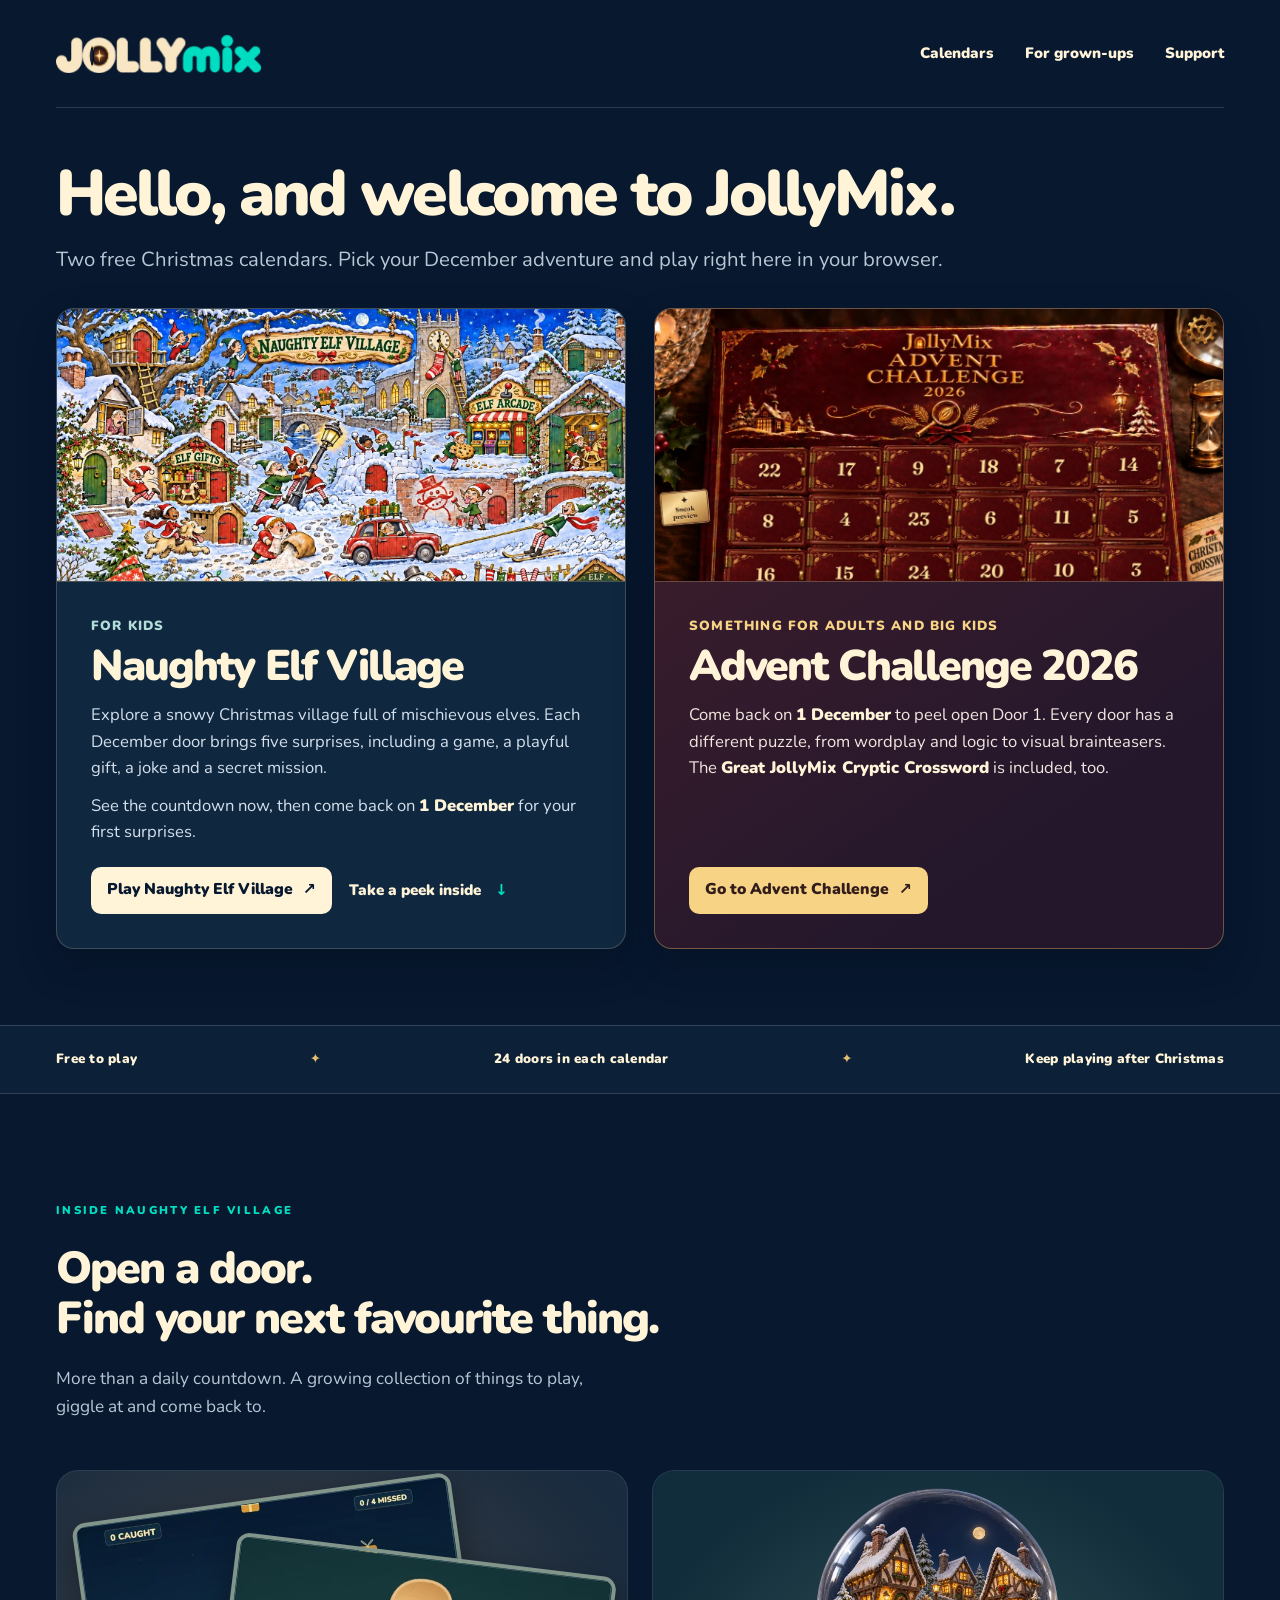
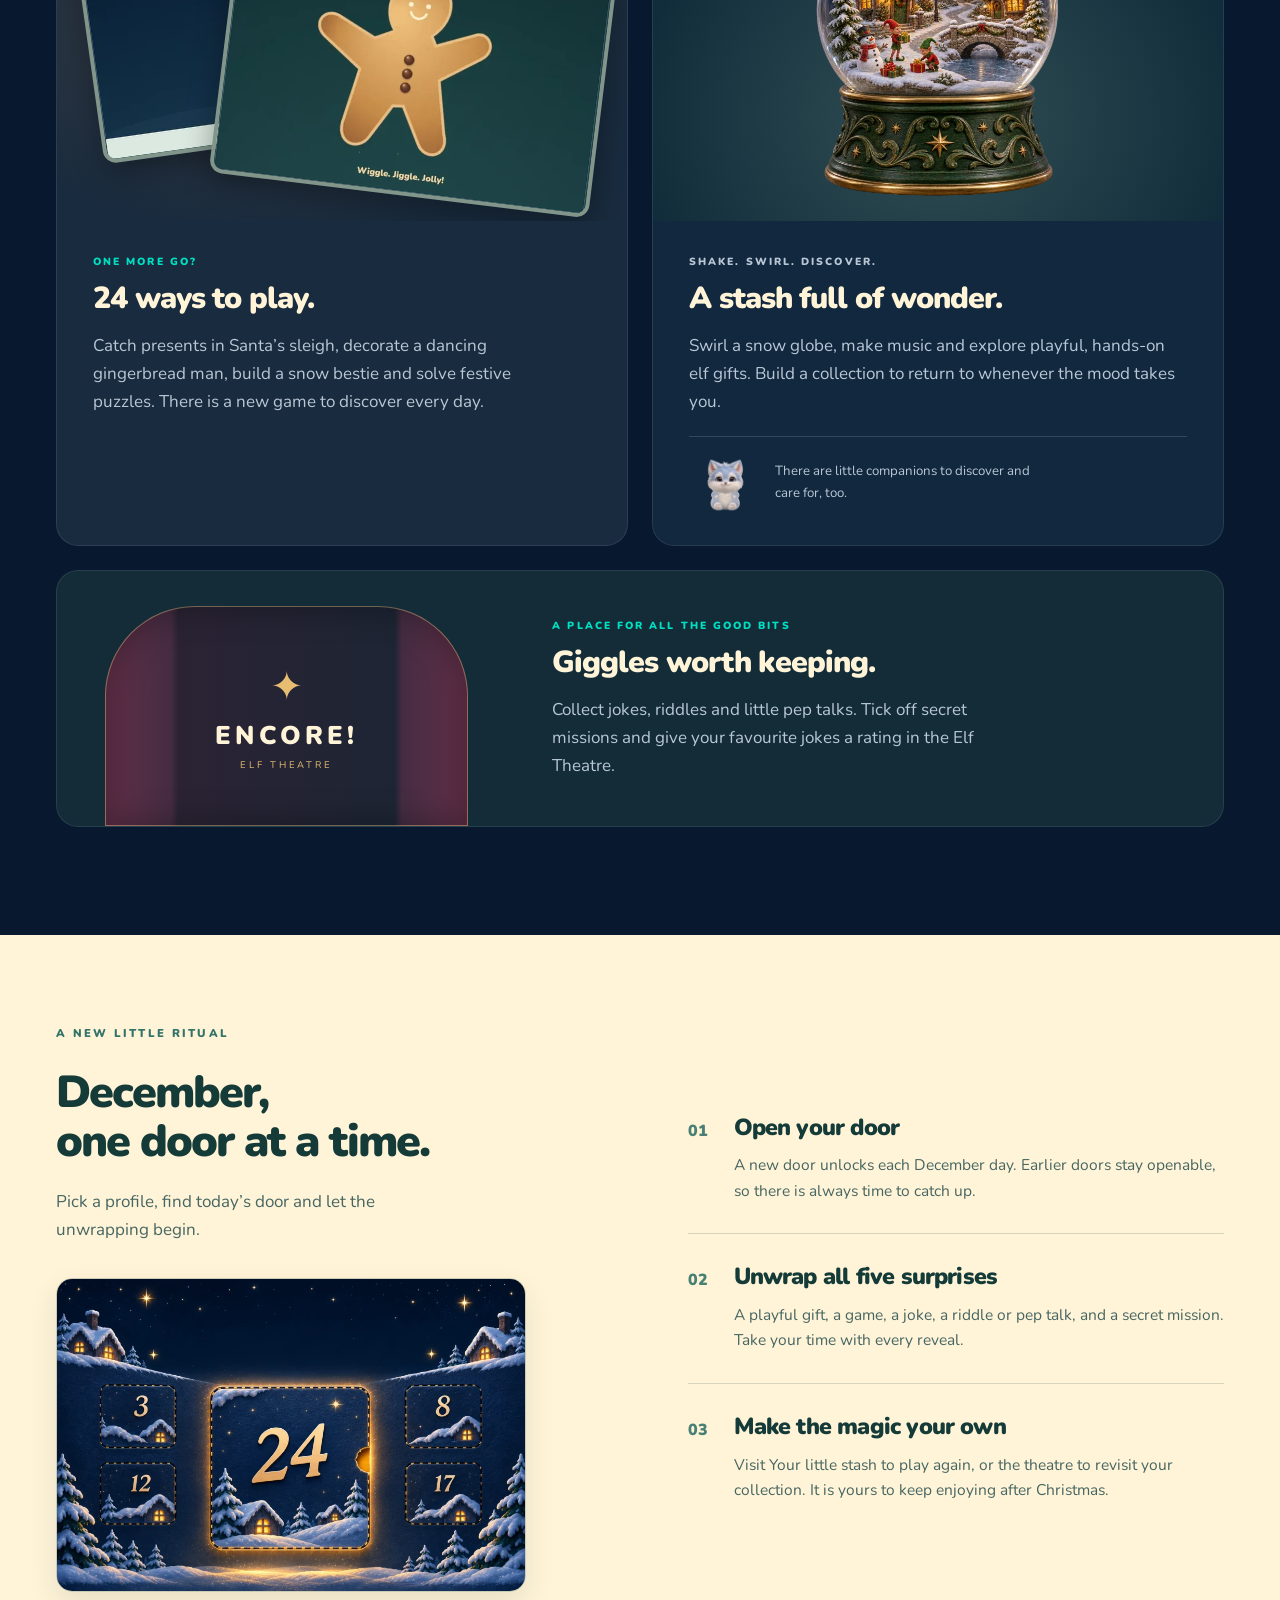
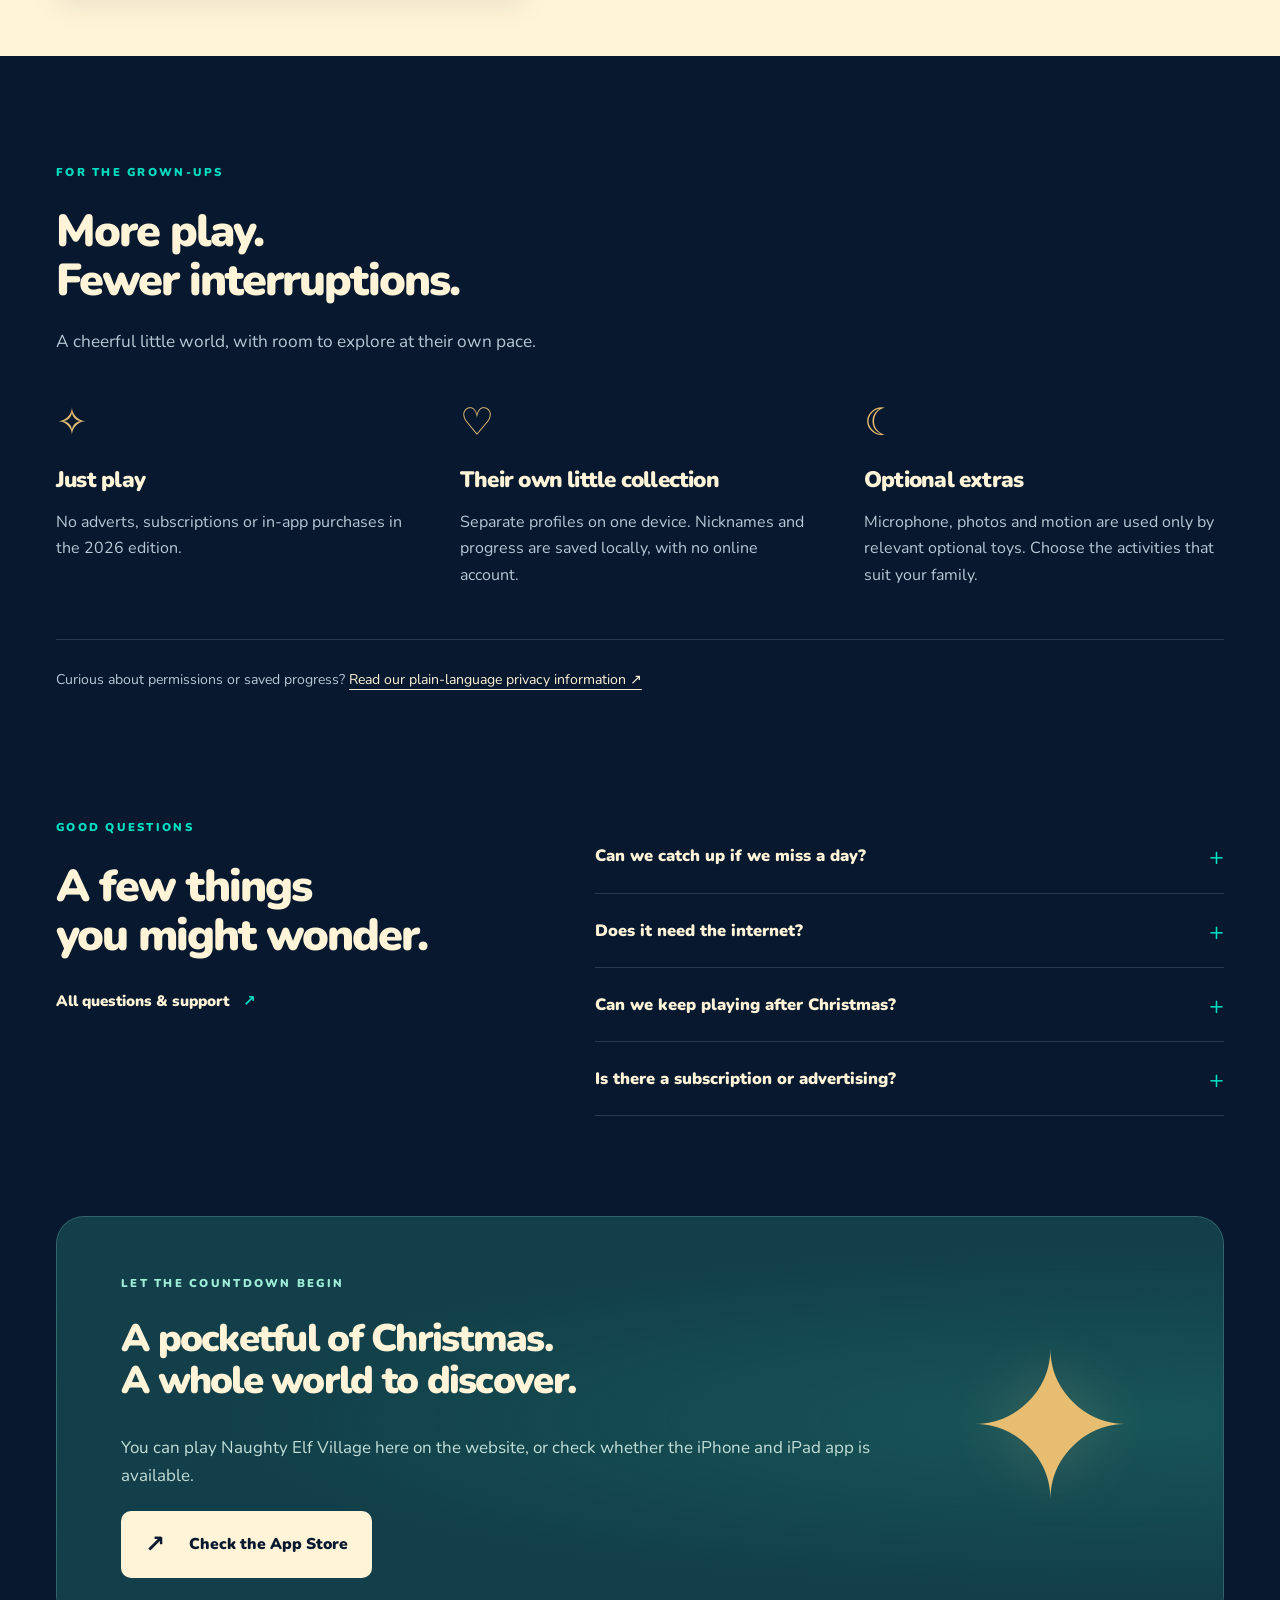
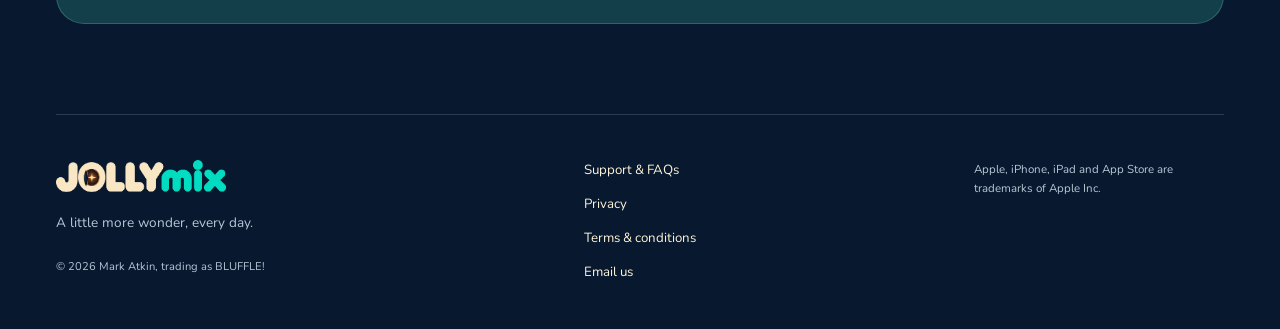
==== commit 4215fee6: "Add files via upload" ====
--- a/index.html
+++ b/index.html
@@ -6,19 +6,6 @@
   <h1 id="welcome-title">Hello, and welcome to JollyMix.</h1>
   <p>Two free Christmas calendars. Pick your December adventure and play right here in your browser.</p>
   <div class="calendar-choices">
-    <article class="calendar-choice challenge-choice" aria-labelledby="advent-challenge-title">
-      <div class="choice-copy">
-        <p class="choice-audience">For big kids and adults</p>
-        <h2 id="advent-challenge-title">Advent Challenge 2026</h2>
-        <p>Come back on <strong>1 December</strong> to peel open Door 1. Every door has a different puzzle, from wordplay and logic to visual brainteasers. The <strong>Great JollyMix Cryptic Crossword</strong> is included, too.</p>
-        <p>Curious what’s inside? Try Santa’s Special Delivery, our sample puzzle, today.</p>
-        <div class="choice-actions">
-          <a class="button primary" href="./AdventChallenge2026/#sneak-preview">Try the sample door <span aria-hidden="true">↗</span></a>
-          <a class="text-link" href="./AdventChallenge2026/">Open the calendar <span aria-hidden="true">↗</span></a>
-        </div>
-      </div>
-      <img class="choice-art" src="./assets/advent-challenge-2026.webp" width="1200" height="800" alt="The Advent Challenge burgundy chocolate box with gilded numbered doors" fetchpriority="high">
-    </article>
     <article class="calendar-choice village-choice" aria-labelledby="naughty-elf-village-title">
       <div class="choice-copy">
         <p class="choice-audience">For kids</p>
@@ -30,7 +17,18 @@
           <a class="text-link" href="#inside">Take a peek inside <span aria-hidden="true">↓</span></a>
         </div>
       </div>
-      <img class="choice-art" src="./assets/village.webp" width="1536" height="1024" alt="Naughty Elf Village, a snowy illustrated village full of elves and numbered doors">
+      <img class="choice-art" src="./assets/village.webp" width="1536" height="1024" fetchpriority="high" alt="Naughty Elf Village, a snowy illustrated village full of elves and numbered doors">
+    </article>
+    <article class="calendar-choice challenge-choice" aria-labelledby="advent-challenge-title">
+      <div class="choice-copy">
+        <p class="choice-audience">Something for adults and big kids</p>
+        <h2 id="advent-challenge-title">Advent Challenge 2026</h2>
+        <p>Come back on <strong>1 December</strong> to peel open Door 1. Every door has a different puzzle, from wordplay and logic to visual brainteasers. The <strong>Great JollyMix Cryptic Crossword</strong> is included, too.</p>
+        <div class="choice-actions">
+          <a class="button primary" href="./AdventChallenge2026/">Go to Advent Challenge <span aria-hidden="true">↗</span></a>
+        </div>
+      </div>
+      <img class="choice-art" src="./assets/advent-challenge-2026.webp" width="1200" height="800" alt="The Advent Challenge burgundy chocolate box with gilded numbered doors">
     </article>
   </div>
 </section>
